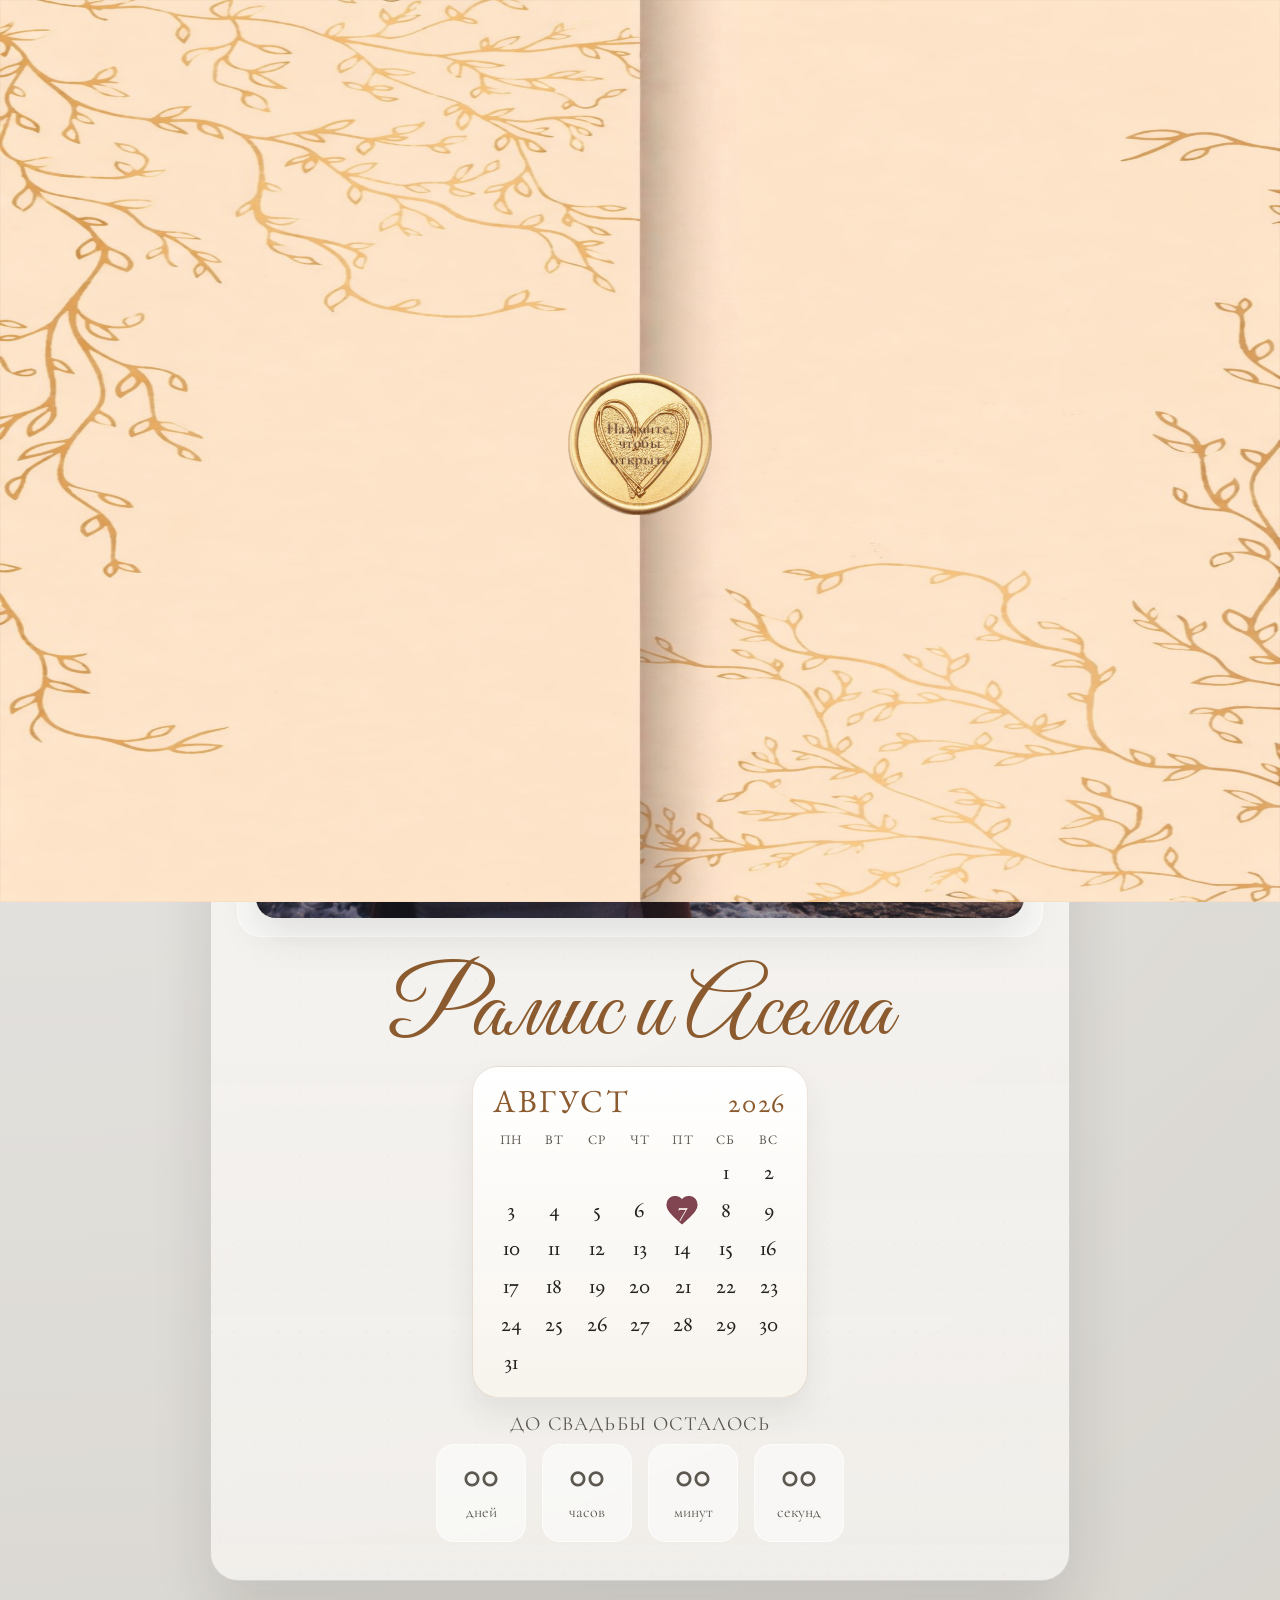
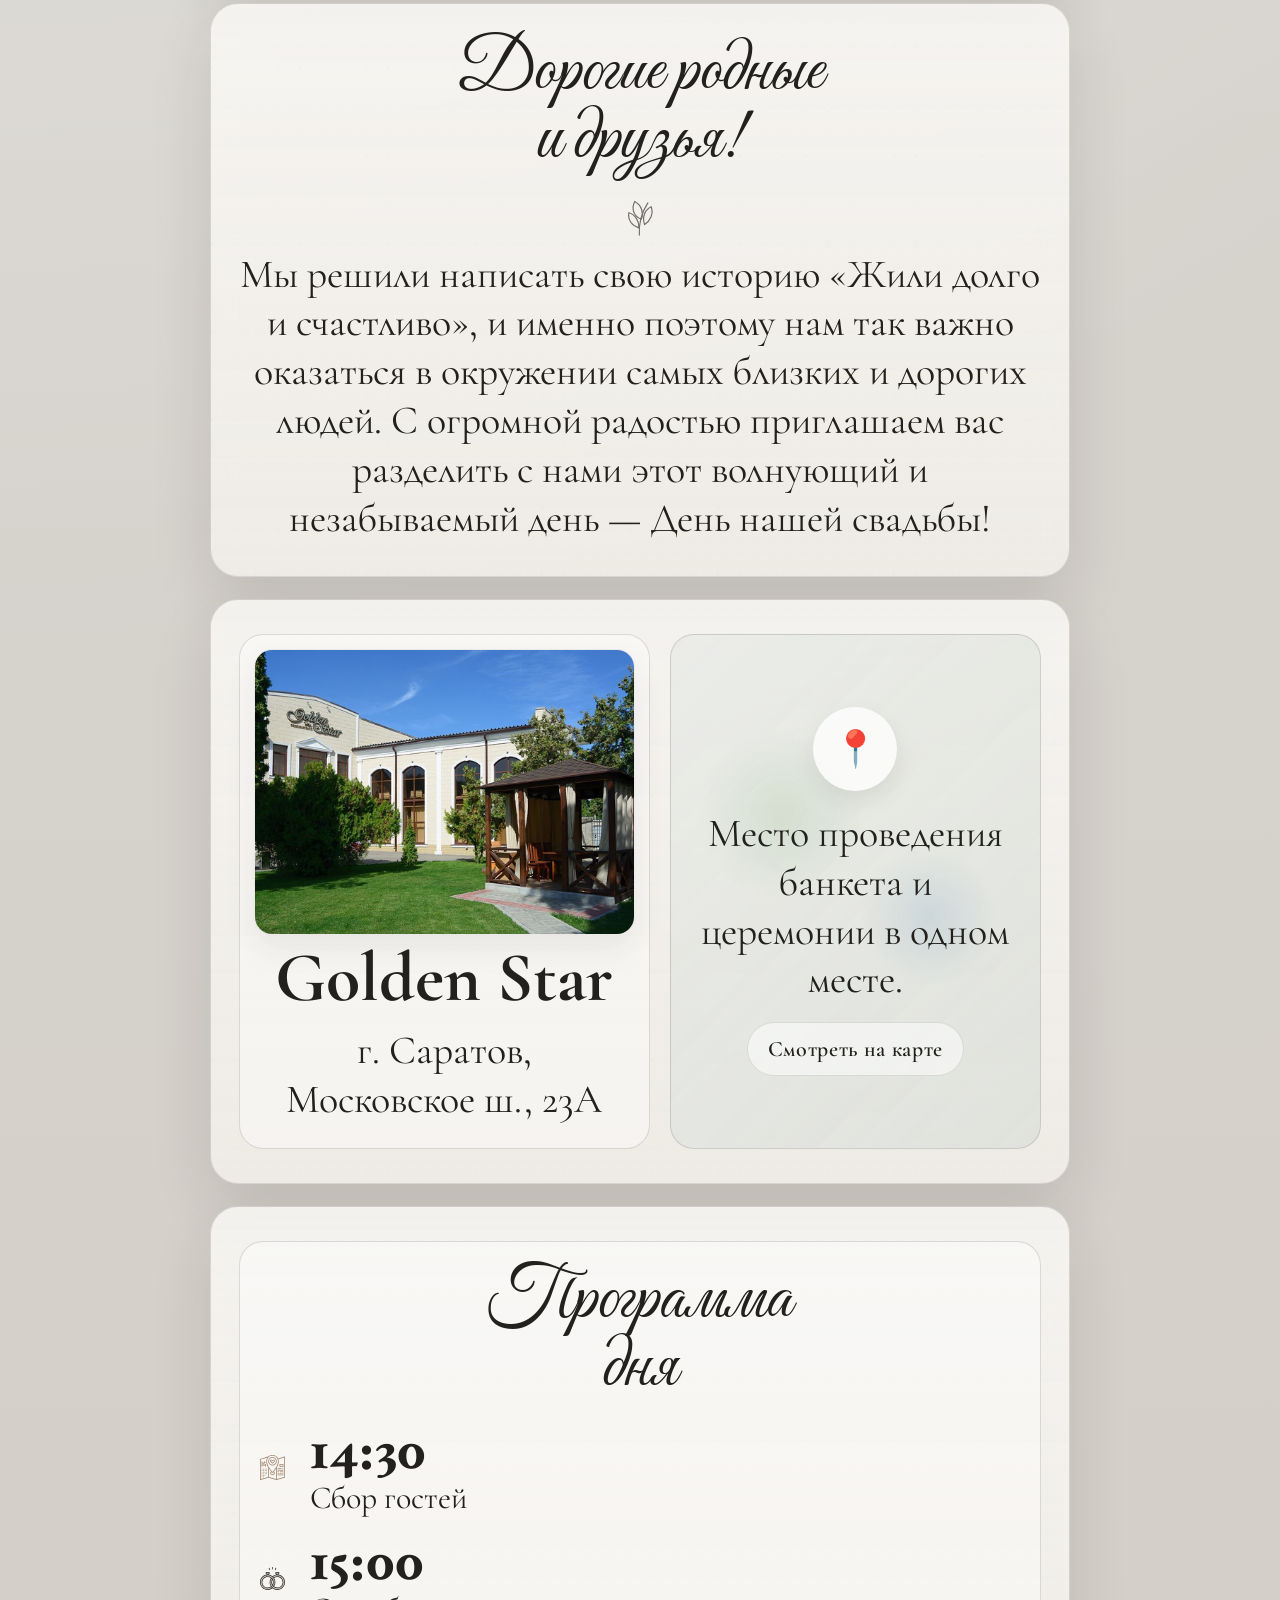
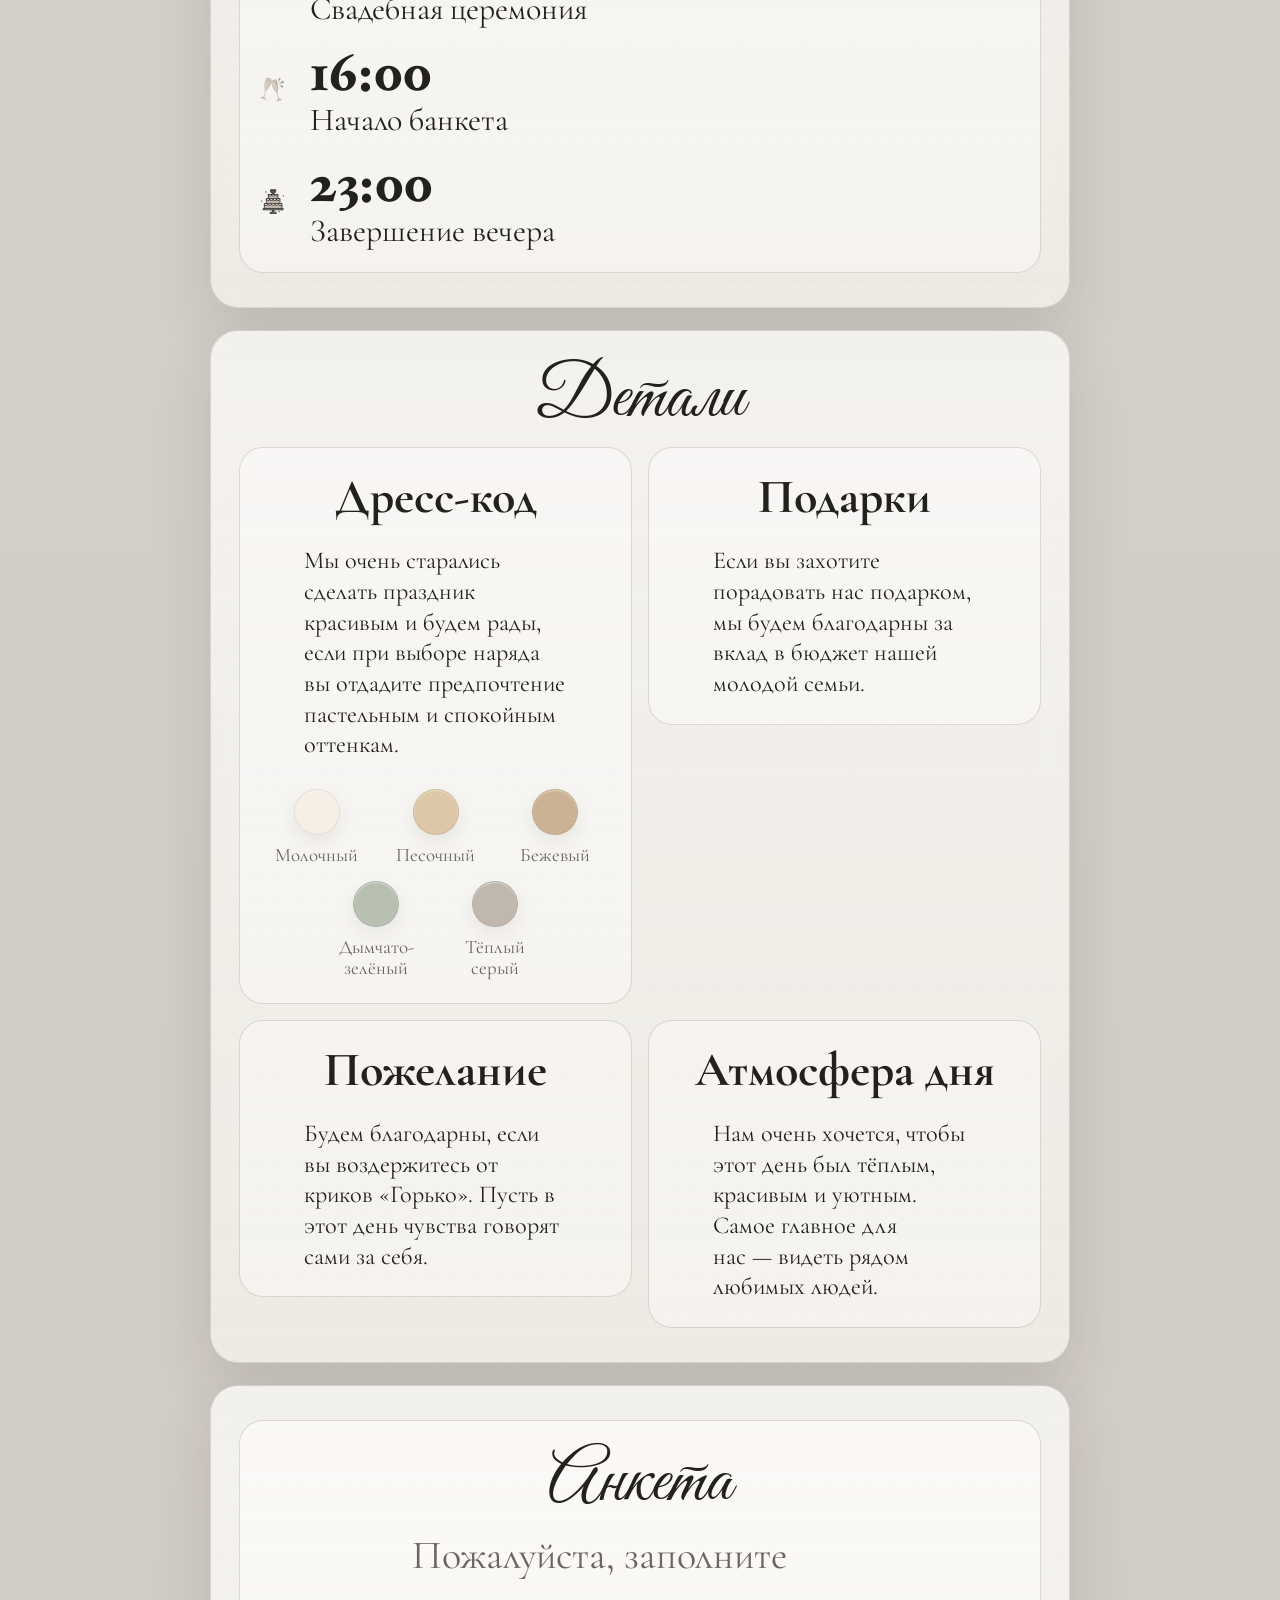
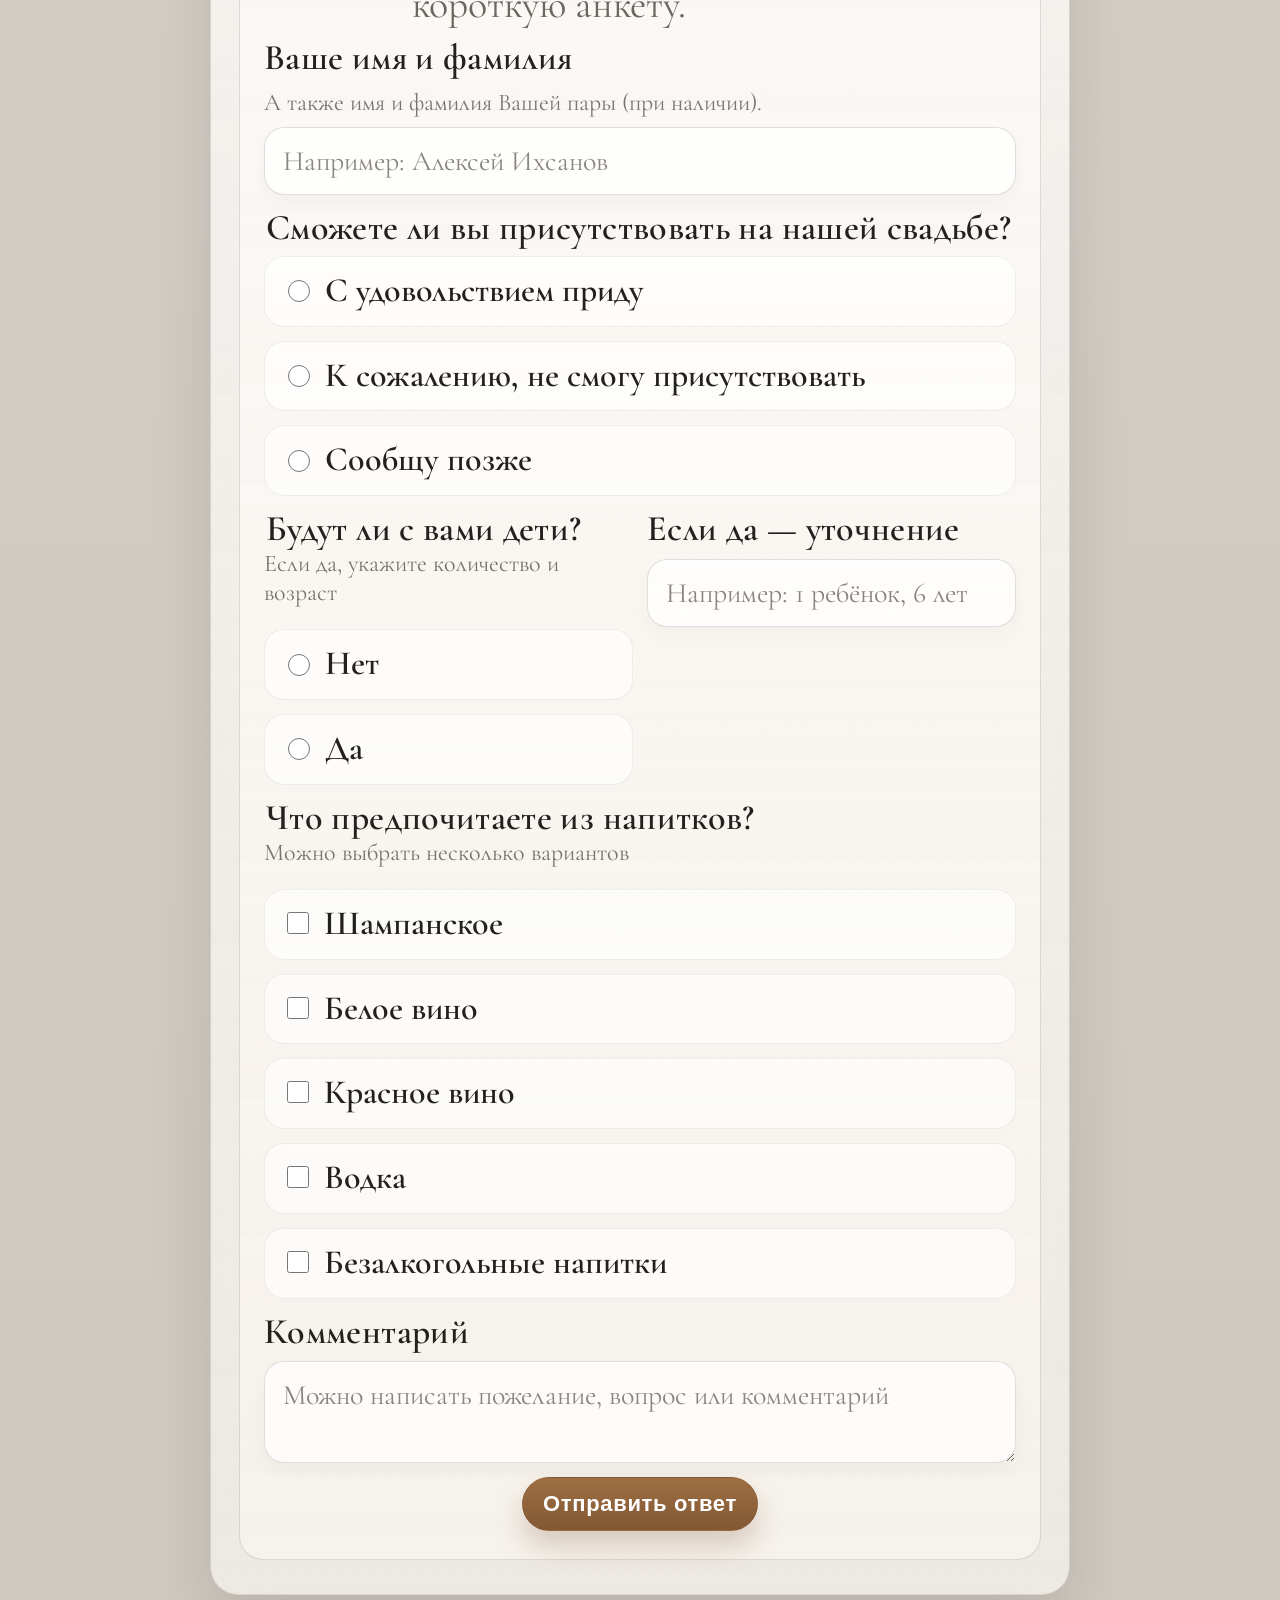
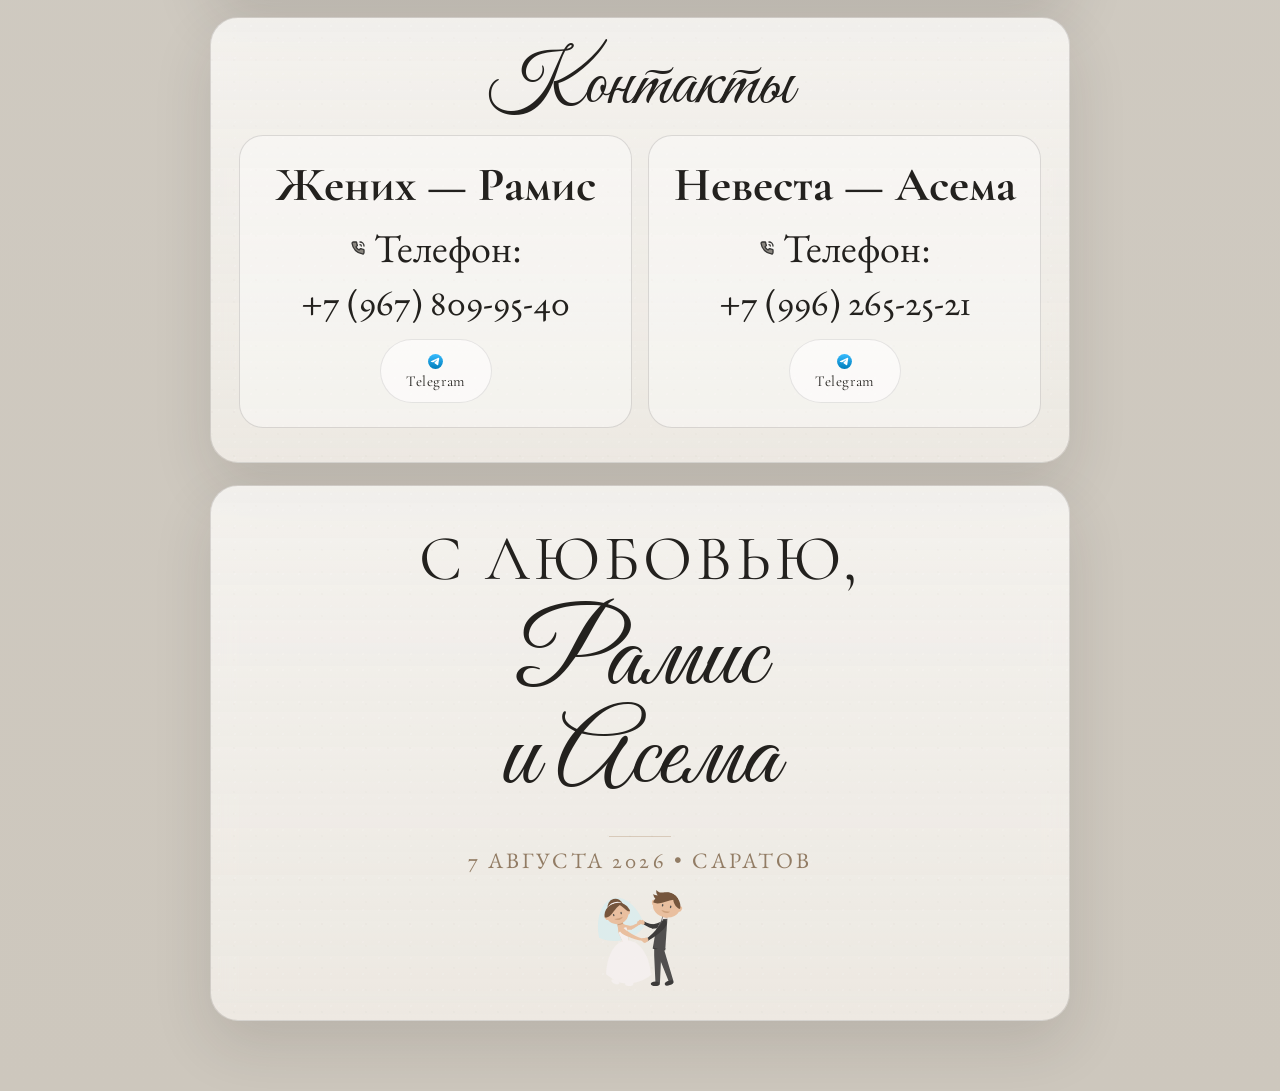
==== index.html @ d9d7eda7 "правка данных по блокам" ====
﻿<!doctype html>
<html lang="ru">
<head>
  <meta charset="UTF-8" />
  <meta name="viewport" content="width=device-width, initial-scale=1.0, viewport-fit=cover" />
  <title>Рамис и Асема — свадебное приглашение</title>
  <meta name="description" content="Свадебное приглашение Рамиса и Асемы" />
  <link rel="icon" href="assets/icons/favicon.svg" type="image/svg+xml">
  <link rel="shortcut icon" href="assets/icons/favicon.svg" type="image/svg+xml">
  <link rel="preconnect" href="https://fonts.googleapis.com">
  <link rel="preconnect" href="https://fonts.gstatic.com" crossorigin>
  <link href="https://fonts.googleapis.com/css2?family=Cormorant+Garamond:wght@300;400;500;600;700&family=EB+Garamond:wght@400;500;600;700&family=Great+Vibes&display=swap" rel="stylesheet">
  <link rel="preload" as="image" href="assets/images/hero/hero-couple.jpg" fetchpriority="high">
  <link rel="preload" as="image" href="assets/images/intro/envelope-closed.png">
  <link rel="preload" as="image" href="assets/images/intro/wax-seal.png">
  <script>
    (function () {
      var syncTimer = 0;

      function setAppHeight() {
        var docEl = document.documentElement;
        var viewport = window.visualViewport;
        var viewportHeight = viewport && viewport.height ? viewport.height : 0;
        var viewportTop = viewport && typeof viewport.offsetTop === 'number' ? viewport.offsetTop : 0;
        var innerHeight = window.innerHeight || 0;
        var clientHeight = docEl ? docEl.clientHeight : 0;
        var appHeight = Math.max(innerHeight, clientHeight, viewportHeight + viewportTop);
        if (!appHeight) return;
        docEl.style.setProperty('--app-height', Math.ceil(appHeight) + 2 + 'px');
      }

      function syncAppHeight() {
        window.clearTimeout(syncTimer);
        setAppHeight();
        window.requestAnimationFrame(setAppHeight);
        syncTimer = window.setTimeout(setAppHeight, 240);
      }

      window.__syncAppHeight = syncAppHeight;
      syncAppHeight();
      window.addEventListener('resize', syncAppHeight, { passive: true });
      window.addEventListener('orientationchange', syncAppHeight);
      window.addEventListener('pageshow', syncAppHeight);
      if (window.visualViewport) {
        window.visualViewport.addEventListener('resize', syncAppHeight, { passive: true });
        window.visualViewport.addEventListener('scroll', syncAppHeight, { passive: true });
      }
    })();
  </script>
  <link rel="stylesheet" href="styles.css">
  <noscript><style>.letter-intro{display:none!important;}</style></noscript>
</head>
<body>
  <div class="letter-intro is-active" id="letterIntro" aria-hidden="true">
    <div class="letter-intro__canvas" aria-hidden="true">
      <div class="letter-intro__door letter-intro__door--left"></div>
      <div class="letter-intro__door letter-intro__door--right"></div>
      <button class="letter-intro__seal" id="letterIntroSeal" type="button" aria-label="Открыть приглашение" style="background:transparent;border:0;padding:0;-webkit-appearance:none;appearance:none;">
        <img class="letter-intro__seal-image" src="assets/images/intro/wax-seal.png" alt="" width="581" height="574" fetchpriority="high" decoding="sync" style="display:block;background:transparent;" />
        <span class="letter-intro__seal-label" aria-hidden="true">Нажмите,<br>чтобы открыть</span>
      </button>
    </div>
  </div>

  <div class="page">
    <div class="audio-control" id="audioControl">
      <button
        class="audio-toggle"
        id="audioToggle"
        type="button"
        aria-label="Включить музыку"
        aria-pressed="false"
      >
        <svg class="audio-toggle__icon" viewBox="0 0 24 24" aria-hidden="true" focusable="false">
          <path d="M4 10h4l5-4v12l-5-4H4z"></path>
          <path class="audio-toggle__wave audio-toggle__wave--one" d="M16 9c1.5 1.3 1.5 4.7 0 6"></path>
          <path class="audio-toggle__wave audio-toggle__wave--two" d="M18.8 6.8c2.8 2.5 2.8 7.9 0 10.4"></path>
        </svg>
      </button>
      <p class="audio-control__hint">Можно включить нашу песню</p>
    </div>

    <section class="hero-card reveal visible">
      <div class="hero-frame">
        <div class="hero-media">
          <img class="hero-image" src="assets/images/hero/hero-couple.jpg" alt="Рамис и Асема" width="1280" height="1921" fetchpriority="high" loading="eager" decoding="sync" />
        </div>
      </div>
      <h1 class="hero-names">Рамис и Асема</h1>
      <div class="hero-calendar" aria-label="Календарь свадьбы — 7 августа 2026">
        <div class="hero-calendar__head">
          <span class="hero-calendar__month">Август</span>
          <span class="hero-calendar__year">2026</span>
        </div>
        <div class="hero-calendar__weekdays" aria-hidden="true">
          <span>Пн</span>
          <span>Вт</span>
          <span>Ср</span>
          <span>Чт</span>
          <span>Пт</span>
          <span>Сб</span>
          <span>Вс</span>
        </div>
        <div class="hero-calendar__grid" aria-hidden="true">
          <span class="hero-calendar__cell is-empty"></span>
          <span class="hero-calendar__cell is-empty"></span>
          <span class="hero-calendar__cell is-empty"></span>
          <span class="hero-calendar__cell is-empty"></span>
          <span class="hero-calendar__cell is-empty"></span>
          <span class="hero-calendar__cell">1</span>
          <span class="hero-calendar__cell">2</span>
          <span class="hero-calendar__cell">3</span>
          <span class="hero-calendar__cell">4</span>
          <span class="hero-calendar__cell">5</span>
          <span class="hero-calendar__cell">6</span>
          <span class="hero-calendar__cell is-highlighted"><span>7</span></span>
          <span class="hero-calendar__cell">8</span>
          <span class="hero-calendar__cell">9</span>
          <span class="hero-calendar__cell">10</span>
          <span class="hero-calendar__cell">11</span>
          <span class="hero-calendar__cell">12</span>
          <span class="hero-calendar__cell">13</span>
          <span class="hero-calendar__cell">14</span>
          <span class="hero-calendar__cell">15</span>
          <span class="hero-calendar__cell">16</span>
          <span class="hero-calendar__cell">17</span>
          <span class="hero-calendar__cell">18</span>
          <span class="hero-calendar__cell">19</span>
          <span class="hero-calendar__cell">20</span>
          <span class="hero-calendar__cell">21</span>
          <span class="hero-calendar__cell">22</span>
          <span class="hero-calendar__cell">23</span>
          <span class="hero-calendar__cell">24</span>
          <span class="hero-calendar__cell">25</span>
          <span class="hero-calendar__cell">26</span>
          <span class="hero-calendar__cell">27</span>
          <span class="hero-calendar__cell">28</span>
          <span class="hero-calendar__cell">29</span>
          <span class="hero-calendar__cell">30</span>
          <span class="hero-calendar__cell">31</span>
          <span class="hero-calendar__cell is-empty"></span>
          <span class="hero-calendar__cell is-empty"></span>
          <span class="hero-calendar__cell is-empty"></span>
          <span class="hero-calendar__cell is-empty"></span>
          <span class="hero-calendar__cell is-empty"></span>
          <span class="hero-calendar__cell is-empty"></span>
        </div>
      </div>
      <div class="countdown-wrap">
        <div class="countdown-label">До свадьбы осталось</div>
        <div class="countdown" id="countdown">
          <div class="count-item" data-unit="days"><strong>00</strong><span>дней</span></div>
          <div class="count-item" data-unit="hours"><strong>00</strong><span>часов</span></div>
          <div class="count-item" data-unit="minutes"><strong>00</strong><span>минут</span></div>
          <div class="count-item" data-unit="seconds"><strong>00</strong><span>секунд</span></div>
        </div>
      </div>
    </section>

    <section class="section intro reveal">
      <h2 class="section-title">Дорогие родные<br>и друзья!</h2>
      <svg class="leaf" viewBox="0 0 64 64" fill="none" xmlns="http://www.w3.org/2000/svg">
        <path d="M31 58C30 41 33 26 44 9" stroke="currentColor" stroke-width="1.8" stroke-linecap="round"/>
        <path d="M34 34C21 29 19 17 24 7C35 13 38 25 34 34Z" stroke="currentColor" stroke-width="1.8"/>
        <path d="M39 42C48 36 53 25 49 15C39 20 35 31 39 42Z" stroke="currentColor" stroke-width="1.8"/>
        <path d="M30 47C20 44 13 35 15 24C25 27 31 37 30 47Z" stroke="currentColor" stroke-width="1.8"/>
      </svg>
      <p class="intro-text">
        Мы решили написать свою историю «Жили долго и счастливо», и именно поэтому нам так важно оказаться в окружении самых близких и дорогих людей. С огромной радостью приглашаем вас разделить с нами этот волнующий и незабываемый день — День нашей свадьбы!
      </p>
    </section>

    <section class="section reveal">
      <div class="venue-grid">
        <div class="venue-card">
          <div class="venue-photo-frame">
            <img class="venue-photo" src="assets/images/img.png" alt="Golden Star" loading="eager" decoding="async" />
          </div>
          <h2 class="venue-name">Golden Star</h2>
          <p class="venue-copy">г. Саратов,<br>Московское ш., 23А</p>
        </div>
        <div class="map-card">
          <div class="map-badge">📍</div>
          <p class="venue-copy">Место проведения банкета и церемонии в одном месте.</p>
          <div style="display:flex; justify-content:center;">
            <a class="button secondary" href="https://yandex.com/maps/org/golden_star/35792406384/?ll=45.928543%2C51.596923&z=17" target="_blank" rel="noreferrer">Смотреть на карте</a>
          </div>
        </div>
      </div>
    </section>

    <section class="section reveal">
      <div class="program-card">
        <h2 class="section-title" style="text-align:center; margin-bottom: 18px;">Программа<br>дня</h2>
        <div class="program-list">
          <div class="program-item">
            <span class="icon-mark program-icon" aria-hidden="true" style="--icon-url: url('assets/icons/wedding-location-svgrepo-com.svg');"></span>
            <div><strong>14:30</strong><span>Сбор гостей</span></div>
          </div>
          <div class="program-item">
            <img class="program-icon program-icon--detailed" src="assets/icons/wedding-rings-wedding-svgrepo-com.svg" alt="" aria-hidden="true" />
            <div><strong>15:00</strong><span>Свадебная церемония</span></div>
          </div>
          <div class="program-item">
            <img class="program-icon program-icon--detailed" src="assets/icons/Clinking%20Glasses%20SVG%20Icon.svg" alt="" aria-hidden="true" />
            <div><strong>16:00</strong><span>Начало банкета</span></div>
          </div>
          <div class="program-item">
            <img class="program-icon program-icon--detailed" src="assets/icons/wedding-cake-cook-svgrepo-com.svg" alt="" aria-hidden="true" />
            <div><strong>23:00</strong><span>Завершение вечера</span></div>
          </div>
        </div>
      </div>
    </section>

    <section class="section reveal">
      <h2 class="section-title" style="text-align:center;">Детали</h2>
      <div class="details-grid">
        <article class="detail-card detail-card--dress-code">
          <h3>Дресс-код</h3>
          <p>Мы очень старались сделать праздник красивым и будем рады, если при выборе наряда вы отдадите предпочтение пастельным и спокойным оттенкам.</p>
          <div class="dress-code-palette" aria-label="Рекомендуемая палитра дресс-кода">
            <div class="dress-swatch">
              <span class="dress-swatch__dot is-milk"></span>
              <span class="dress-swatch__label">Молочный</span>
            </div>
            <div class="dress-swatch">
              <span class="dress-swatch__dot is-sand"></span>
              <span class="dress-swatch__label">Песочный</span>
            </div>
            <div class="dress-swatch">
              <span class="dress-swatch__dot is-beige"></span>
              <span class="dress-swatch__label">Бежевый</span>
            </div>
            <div class="dress-swatch">
              <span class="dress-swatch__dot is-sage"></span>
              <span class="dress-swatch__label">Дымчато-зелёный</span>
            </div>
            <div class="dress-swatch">
              <span class="dress-swatch__dot is-warm-gray"></span>
              <span class="dress-swatch__label">Тёплый серый</span>
            </div>
          </div>
        </article>
        <article class="detail-card">
          <h3>Подарки</h3>
          <p>Если вы захотите порадовать нас подарком, мы будем благодарны за вклад в бюджет нашей молодой семьи.</p>
        </article>
        <article class="detail-card">
          <h3>Пожелание</h3>
          <p>Будем благодарны, если вы воздержитесь от криков «Горько». Пусть в этот день чувства говорят сами за себя.</p>
        </article>
        <article class="detail-card">
          <h3>Атмосфера дня</h3>
          <p>Нам очень хочется, чтобы этот день был тёплым, красивым и уютным. Самое главное для нас — видеть рядом любимых людей.</p>
        </article>
      </div>
    </section>

    <section class="section reveal">
      <div class="form-card">
        <h2 class="section-title" style="text-align:center;">Анкета</h2>
        <p class="rsvp-text">Пожалуйста, заполните короткую анкету.</p>
        <form id="rsvp-form">
          <div class="field full">
            <div class="field-label">Ваше имя и фамилия</div>
            <div class="hint">А также имя и фамилия Вашей пары (при наличии).</div>
            <input id="guestName" name="guestName" type="text" placeholder="Например: Алексей Ихсанов" required />
          </div>

          <fieldset class="full">
            <legend>Сможете ли вы присутствовать на нашей свадьбе?</legend>
            <div class="options">
              <label class="option"><input type="radio" name="attendance" value="С удовольствием приду" required /><span>С удовольствием приду</span></label>
              <label class="option"><input type="radio" name="attendance" value="К сожалению, не смогу присутствовать" /><span>К сожалению, не смогу присутствовать</span></label>
              <label class="option"><input type="radio" name="attendance" value="Сообщу позже" /><span>Сообщу позже</span></label>
            </div>
          </fieldset>

          <fieldset id="childrenFieldset" class="conditional-block">
            <legend>Будут ли с вами дети?</legend>
            <div class="hint">Если да, укажите количество и возраст</div>
            <div class="options">
              <label class="option"><input type="radio" name="children" value="Нет" required /><span>Нет</span></label>
              <label class="option"><input type="radio" name="children" value="Да" /><span>Да</span></label>
            </div>
          </fieldset>

          <div id="childrenNoteField" class="field conditional-block">
            <div class="field-label">Если да — уточнение</div>
            <input id="childrenNote" name="childrenNote" type="text" placeholder="Например: 1 ребёнок, 6 лет" />
          </div>

          <fieldset id="drinksFieldset" class="full conditional-block">
            <legend>Что предпочитаете из напитков?</legend>
            <div class="hint">Можно выбрать несколько вариантов</div>
            <div class="options">
              <label class="option"><input type="checkbox" name="drinks" value="Шампанское" /><span>Шампанское</span></label>
              <label class="option"><input type="checkbox" name="drinks" value="Белое вино" /><span>Белое вино</span></label>
              <label class="option"><input type="checkbox" name="drinks" value="Красное вино" /><span>Красное вино</span></label>
              <label class="option"><input type="checkbox" name="drinks" value="Водка" /><span>Водка</span></label>
              <label class="option"><input type="checkbox" name="drinks" value="Безалкогольные напитки" /><span>Безалкогольные напитки</span></label>
            </div>
          </fieldset>

          <div id="commentField" class="field full conditional-block">
            <div class="field-label">Комментарий</div>
            <textarea id="comment" name="comment" placeholder="Можно написать пожелание, вопрос или комментарий"></textarea>
          </div>

          <div class="notice" id="notice"></div>

          <div class="form-actions">
            <button class="button" type="submit">Отправить ответ</button>
          </div>
        </form>
      </div>
    </section>

    <section class="section reveal">
      <h2 class="section-title" style="text-align:center;">Контакты</h2>
      <div class="contacts-grid">
        <article class="contact-card">
          <h3>Жених — Рамис</h3>
          <p class="contact-line">
            <span class="contact-line__inner">
              <img class="contact-line__icon" src="assets/icons/phone-out-svgrepo-com.svg" alt="" aria-hidden="true" />
              <span>Телефон:</span>
              <a href="tel:+79678099540">+7 (967) 809-95-40</a>
            </span>
          </p>
          <div class="contact-actions">
            <a class="chip" href="https://t.me/sasiskamen" target="_blank" rel="noreferrer">
              <img class="chip__icon" src="assets/icons/Telegram%20SVG%20Icon.svg" alt="" aria-hidden="true" />
              <span>Telegram</span>
            </a>
          </div>
        </article>
        <article class="contact-card">
          <h3>Невеста — Асема</h3>
          <p class="contact-line">
            <span class="contact-line__inner">
              <img class="contact-line__icon" src="assets/icons/phone-out-svgrepo-com.svg" alt="" aria-hidden="true" />
              <span>Телефон:</span>
              <a href="tel:+79962652521">+7 (996) 265-25-21</a>
            </span>
          </p>
          <div class="contact-actions">
            <a class="chip" href="https://t.me/wesavehsarbi" target="_blank" rel="noreferrer">
              <img class="chip__icon" src="assets/icons/Telegram%20SVG%20Icon.svg" alt="" aria-hidden="true" />
              <span>Telegram</span>
            </a>
          </div>
        </article>
      </div>
    </section>

    <section class="section footer-sign reveal">
      <p class="with-love">С любовью,</p>
      <p class="names">Рамис<br>и Асема</p>
      <p class="footer-sign__stamp">7 августа 2026 • Саратов</p>
      <img class="footer-sign__icon" src="assets/icons/wedding-couple-svgrepo-com.svg" alt="" aria-hidden="true" />
    </section>
  </div>

  <audio id="pageAudio" preload="metadata" loop playsinline>
    <source src="assets/audio/intro-song.mp3" type="audio/mpeg">
  </audio>

  <script src="app.js"></script>
</body>
</html>
---- styles.css ----
:root {
  --app-height: 100vh;
  --bg: #d5d4cf;
  --panel: #eceae4;
  --panel-2: #d2ccc2;
  --text: #23211e;
  --muted: #5c5850;
  --accent: #8b5b2f;
  --accent-soft: #a5794d;
  --heart-accent: #7b3d49;
  --border: rgba(35, 33, 30, 0.14);
  --shadow: 0 24px 60px rgba(32, 27, 21, 0.12);
  --max: 860px;
  --numeric-font: "EB Garamond", "Cormorant Garamond", Georgia, serif;
}

@supports (height: 100dvh) {
  :root {
    --app-height: 100dvh;
  }
}

* { box-sizing: border-box; }

html {
  min-height: 100%;
  scroll-behavior: smooth;
}

body {
  margin: 0;
  min-height: 100%;
  font-family: "Cormorant Garamond", Georgia, serif;
  font-variant-numeric: oldstyle-nums proportional-nums;
  font-feature-settings: "onum" 1, "pnum" 1;
  color: var(--text);
  overflow-x: hidden;
  background:
    radial-gradient(circle at top left, rgba(255,255,255,0.45), transparent 30%),
    linear-gradient(180deg, #d9d7d2 0%, #cdc7bd 100%),
    radial-gradient(circle, rgba(255,255,255,0.14) 0 0.75px, transparent 0.85px),
    radial-gradient(circle, rgba(132,106,75,0.035) 0 0.75px, transparent 0.85px),
    radial-gradient(circle, rgba(120,95,67,0.022) 0 0.65px, transparent 0.8px);
  background-size:
    auto,
    auto,
    18px 18px,
    24px 24px,
    31px 31px;
  background-position:
    0 0,
    0 0,
    0 0,
    11px 8px,
    5px 17px;
}

body.intro-active {
  overflow: hidden;
}

img { max-width: 100%; display: block; }
a { color: inherit; }

.page {
  width: min(calc(100% - 28px), var(--max));
  margin: 0 auto;
  padding: 18px 0 56px;
}

.letter-intro {
  position: fixed;
  top: 0;
  right: 0;
  left: 0;
  bottom: auto;
  width: 100vw;
  min-height: calc(var(--app-height) + env(safe-area-inset-bottom, 0px));
  height: calc(var(--app-height) + env(safe-area-inset-bottom, 0px));
  z-index: 180;
  overflow: hidden;
  opacity: 0;
  visibility: hidden;
  pointer-events: none;
  background: #f5efe6;
  transition: none;
  display: block;
}

.letter-intro.is-opening {
  background: transparent;
}

.letter-intro::before {
  content: none;
}

.letter-intro__canvas {
  position: absolute;
  inset: 0;
  width: 100%;
  min-height: 100%;
  height: 100%;
  overflow: hidden;
  isolation: isolate;
  pointer-events: none;
}

.letter-intro.is-active {
  opacity: 1;
  visibility: visible;
  pointer-events: auto;
}

.letter-intro.is-active.is-opening {
  pointer-events: none;
}

.letter-intro__door {
  position: absolute;
  top: 0;
  bottom: 0;
  width: 50%;
  background-image: url("assets/images/intro/envelope-closed.png");
  background-repeat: no-repeat;
  background-size: 200% 100%;
  box-shadow: inset 0 0 0 1px rgba(111, 87, 56, 0.04);
  backface-visibility: hidden;
  will-change: transform;
  transition: transform 2s cubic-bezier(.22,.88,.28,.98);
}

.letter-intro__door--left {
  left: 0;
  z-index: 2;
  background-position: left center;
}

.letter-intro__door--right {
  right: 0;
  z-index: 3;
  background-position: right center;
}

.letter-intro__seal {
  position: absolute;
  left: 50%;
  top: 49.2%;
  z-index: 5;
  width: clamp(118px, 21.5vw, 160px);
  aspect-ratio: 1;
  transform: translate(-50%, -50%);
  display: grid;
  place-items: center;
  margin: 0;
  padding: 0;
  border: 0;
  background: transparent;
  appearance: none;
  -webkit-appearance: none;
  transition: opacity .12s ease;
  cursor: pointer;
  overflow: visible;
  line-height: 0;
  box-shadow: none;
  outline: none;
  -webkit-tap-highlight-color: transparent;
  pointer-events: auto;
}

.letter-intro__seal-image {
  display: block;
  width: 100%;
  height: 100%;
  object-fit: contain;
  filter: none;
  background: transparent;
  transform-origin: center;
  transform: translateZ(0);
  backface-visibility: hidden;
  will-change: transform;
  animation: letterSealPulse 2.1s ease-in-out infinite;
  pointer-events: none;
}

.letter-intro__seal-label {
  position: absolute;
  top: 50%;
  left: 50%;
  z-index: 1;
  width: 72%;
  transform: translate(-50%, -50%);
  color: rgba(84, 42, 27, 0.92);
  font-family: "Cormorant Garamond", Georgia, serif;
  font-size: clamp(13px, 2.25vw, 16px);
  font-weight: 600;
  letter-spacing: 0.02em;
  line-height: 0.96;
  text-align: center;
  text-wrap: balance;
  text-shadow: 0 1px 0 rgba(255, 245, 232, 0.28);
  pointer-events: none;
  user-select: none;
  will-change: transform;
  backface-visibility: hidden;
  animation: letterSealLabelPulse 2.1s ease-in-out infinite;
}

.letter-intro__seal:focus-visible {
  outline: 2px solid rgba(139, 91, 47, 0.34);
  outline-offset: 6px;
}

.letter-intro.is-opening .letter-intro__seal,
.letter-intro.is-opening .letter-intro__seal:hover {
  animation: none;
}

.letter-intro.is-opening .letter-intro__seal {
  opacity: 0;
  pointer-events: none;
}

.letter-intro.is-opening .letter-intro__seal-image {
  animation: none;
  transform: scale(.96);
}

.letter-intro.is-opening .letter-intro__seal-label {
  animation: none;
  transform: translate(-50%, -50%) scale(.96);
}

.letter-intro.is-opening .letter-intro__door--left {
  transform: translate3d(-106%, 0, 0);
}

.letter-intro.is-opening .letter-intro__door--right {
  transform: translate3d(106%, 0, 0);
}

@keyframes letterSealPulse {
  0%, 100% {
    transform: translateZ(0) scale(1);
  }
  50% {
    transform: translateZ(0) scale(1.035);
  }
}

@keyframes letterSealLabelPulse {
  0%, 100% {
    transform: translate(-50%, -50%) scale(1);
  }
  50% {
    transform: translate(-50%, -50%) scale(1.035);
  }
}

.section,
.hero-card {
  position: relative;
  overflow: hidden;
  border: 1px solid var(--border);
  background:
    linear-gradient(180deg, rgba(255,255,255,0.42), rgba(244,240,233,0.24)),
    radial-gradient(circle, rgba(255,255,255,0.16) 0 0.7px, transparent 0.82px),
    radial-gradient(circle, rgba(124,98,70,0.028) 0 0.7px, transparent 0.82px),
    rgba(245, 243, 238, 0.72);
  background-size: auto, 16px 16px, 22px 22px, auto;
  background-position: 0 0, 0 0, 12px 9px, 0 0;
  backdrop-filter: blur(12px);
  box-shadow: var(--shadow);
}

.hero-card {
  margin-top: 14px;
  padding: 22px 18px 34px;
  border-radius: 28px;
  text-align: center;
  background:
    linear-gradient(180deg, rgba(255,255,255,0.45), rgba(255,255,255,0.2)),
    radial-gradient(circle, rgba(255,255,255,0.18) 0 0.7px, transparent 0.82px),
    radial-gradient(circle, rgba(123,99,72,0.03) 0 0.7px, transparent 0.82px),
    rgba(242, 239, 234, 0.8);
  background-size: auto, 15px 15px, 22px 22px, auto;
  background-position: 0 0, 0 0, 12px 8px, 0 0;
}

.hero-frame {
  position: relative;
  padding: 18px;
  border-radius: 24px;
  background: rgba(255, 255, 255, 0.52);
  border: 1px solid rgba(255,255,255,0.6);
}

.hero-media {
  width: 100%;
  aspect-ratio: 1 / 1;
  border-radius: 20px;
  overflow: hidden;
  box-shadow: 0 18px 40px rgba(0,0,0,0.10);
}

.hero-image {
  display: block;
  width: 100%;
  height: 100%;
  object-fit: cover;
  object-position: center 62%;
}

.seal {
  position: absolute;
  width: clamp(82px, 20vw, 138px);
  top: -14px;
  left: 50%;
  transform: translateX(-50%);
  filter: drop-shadow(0 18px 24px rgba(70, 43, 21, 0.18));
  pointer-events: none;
}

.hero-names {
  margin: 30px 0 8px;
  color: var(--accent);
  font-family: "Great Vibes", cursive;
  font-size: clamp(52px, 9vw, 96px);
  line-height: 0.95;
  font-weight: 400;
}

.hero-date {
  letter-spacing: 0.18em;
  text-transform: uppercase;
  color: var(--accent);
  font-size: clamp(24px, 4.8vw, 42px);
  margin-bottom: 12px;
  font-family: var(--numeric-font);
  font-variant-numeric: oldstyle-nums proportional-nums;
  font-feature-settings: "onum" 1, "pnum" 1;
}

.hero-calendar {
  position: relative;
  width: min(100%, 312px);
  margin: 2px auto 4px;
  padding: 18px 20px 20px;
  border-radius: 26px;
  border: 1px solid rgba(139, 91, 47, 0.16);
  background:
    linear-gradient(180deg, rgba(255,255,255,0.86), rgba(246, 241, 233, 0.76)),
    rgba(255,255,255,0.64);
  box-shadow:
    inset 0 1px 0 rgba(255,255,255,0.76),
    0 16px 30px rgba(52, 42, 32, 0.08);
  text-align: left;
}

.hero-calendar__head {
  display: flex;
  align-items: baseline;
  justify-content: space-between;
  gap: 16px;
  margin-bottom: 12px;
}

.hero-calendar__month,
.hero-calendar__year {
  color: var(--accent);
  font-family: var(--numeric-font);
  text-transform: uppercase;
  line-height: 1;
  font-variant-numeric: oldstyle-nums proportional-nums;
  font-feature-settings: "onum" 1, "pnum" 1;
}

.hero-calendar__month {
  font-size: clamp(26px, 4.8vw, 32px);
  letter-spacing: 0.08em;
}

.hero-calendar__year {
  font-size: clamp(22px, 4vw, 28px);
  letter-spacing: 0.06em;
}

.hero-calendar__weekdays,
.hero-calendar__grid {
  display: grid;
  grid-template-columns: repeat(7, minmax(0, 1fr));
}

.hero-calendar__weekdays {
  gap: 8px 6px;
  margin-bottom: 8px;
}

.hero-calendar__weekdays span {
  display: grid;
  place-items: center;
  min-height: 20px;
  color: var(--muted);
  font-family: var(--numeric-font);
  font-size: 13px;
  letter-spacing: 0.06em;
  text-transform: uppercase;
}

.hero-calendar__grid {
  gap: 8px 6px;
}

.hero-calendar__cell {
  display: grid;
  place-items: center;
  min-height: 30px;
  color: var(--text);
  font-family: var(--numeric-font);
  font-size: clamp(21px, 3.9vw, 24px);
  line-height: 1;
  font-variant-numeric: oldstyle-nums proportional-nums;
  font-feature-settings: "onum" 1, "pnum" 1;
}

.hero-calendar__cell.is-empty {
  visibility: hidden;
}

.hero-calendar__cell.is-highlighted {
  position: relative;
  isolation: isolate;
}

.hero-calendar__cell.is-highlighted > span {
  --heart-size: 32px;
  position: relative;
  display: inline-grid;
  place-items: center;
  min-width: 1ch;
  line-height: 1;
  z-index: 1;
  color: rgba(255, 250, 245, 0.98);
  text-shadow: 0 1px 0 rgba(77, 36, 47, 0.18);
}

.hero-calendar__cell.is-highlighted > span::before {
  content: "";
  display: block;
  width: var(--heart-size);
  height: var(--heart-size);
  position: absolute;
  left: 50%;
  top: 50%;
  background-image: url("data:image/svg+xml,%3Csvg xmlns='http://www.w3.org/2000/svg' viewBox='0 0 64 58'%3E%3Cpath d='M32 54.5 27.7 50.6C12.2 36.6 2 27.4 2 16.1 2 7 9 0 18.1 0c5.3 0 10.4 2.5 13.9 6.5C35.5 2.5 40.6 0 45.9 0 55 0 62 7 62 16.1c0 11.3-10.2 20.5-25.7 34.5L32 54.5Z' fill='%237b3d49' fill-opacity='.96'/%3E%3Cpath d='M32 54.5 27.7 50.6C12.2 36.6 2 27.4 2 16.1 2 7 9 0 18.1 0c5.3 0 10.4 2.5 13.9 6.5C35.5 2.5 40.6 0 45.9 0 55 0 62 7 62 16.1c0 11.3-10.2 20.5-25.7 34.5L32 54.5Z' fill='none' stroke='%237b3d49' stroke-width='2.2' stroke-linejoin='round'/%3E%3C/svg%3E");
  background-size: 94% 94%;
  background-repeat: no-repeat;
  background-position: center;
  transform: translate(calc(-50% - 1px), calc(-50% + 1px));
  z-index: -1;
  pointer-events: none;
}

.countdown-wrap {
  margin-top: 14px;
  display: flex;
  flex-direction: column;
  gap: 8px;
  align-items: center;
  width: 100%;
  color: var(--muted);
}

.countdown-label {
  font-size: 20px;
  letter-spacing: 0.06em;
  text-transform: uppercase;
}

.countdown {
  display: grid;
  grid-template-columns: repeat(4, minmax(68px, 1fr));
  gap: 12px;
  width: min(100%, 408px);
}

.count-item {
  display: flex;
  flex-direction: column;
  align-items: center;
  justify-content: center;
  border-radius: 18px;
  background: rgba(255,255,255,0.52);
  border: 1px solid rgba(255,255,255,0.62);
  padding: 12px 10px;
  min-height: 92px;
  min-width: 0;
}

.count-item strong {
  display: block;
  font-family: var(--numeric-font);
  font-size: clamp(26px, 5vw, 34px);
  line-height: 1;
  margin-bottom: 4px;
  min-width: 3ch;
  text-align: center;
  font-variant-numeric: oldstyle-nums tabular-nums;
  font-feature-settings: "onum" 1, "tnum" 1;
}

.count-item span {
  display: flex;
  align-items: center;
  justify-content: center;
  font-size: 16px;
  line-height: 1.05;
  min-height: 2.1em;
  width: 100%;
  text-align: center;
  color: var(--muted);
}

.section {
  margin-top: 22px;
  border-radius: 28px;
  padding: 30px 22px;
}

.intro {
  text-align: center;
  padding-top: 42px;
  padding-bottom: 42px;
}

.section-title {
  margin: 0 0 14px;
  font-family: "Great Vibes", cursive;
  font-size: clamp(40px, 8vw, 72px);
  font-weight: 400;
  line-height: 0.95;
}

.intro-text,
.detail-card p,
.contact-card p,
.venue-copy,
.rsvp-text {
  margin: 0;
  font-size: clamp(27px, 4.8vw, 40px);
  line-height: 1.22;
}

.leaf {
  width: 42px;
  height: 42px;
  margin: 22px auto;
  opacity: 0.62;
}

.intro .leaf {
  margin: 8px auto 6px;
}

.venue-grid {
  display: grid;
  gap: 20px;
  align-items: stretch;
}

.venue-card,
.map-card,
.detail-card,
.program-card,
.contact-card,
.form-card {
  border-radius: 24px;
  border: 1px solid var(--border);
  background: rgba(255,255,255,0.40);
  padding: 24px 20px;
}

.venue-name {
  font-size: clamp(42px, 8vw, 70px);
  margin: 0 0 6px;
  text-align: center;
}

.venue-copy {
  text-align: center;
}

.venue-card {
  position: relative;
  display: flex;
  flex-direction: column;
  align-items: center;
  justify-content: flex-start;
  min-height: 280px;
  padding: 14px 14px 24px;
}

.venue-photo-frame {
  width: 100%;
  margin-top: 0;
  border-radius: 18px;
  overflow: hidden;
  border: 1px solid rgba(35, 33, 30, 0.08);
  background: rgba(255,255,255,0.48);
  box-shadow: 0 14px 30px rgba(52, 42, 32, 0.08);
}

.venue-photo {
  display: block;
  width: 100%;
  aspect-ratio: 4 / 3;
  object-fit: cover;
}

.map-card {
  min-height: 280px;
  display: grid;
  gap: 18px;
  align-content: center;
  background:
    linear-gradient(135deg, rgba(255,255,255,0.35), rgba(255,255,255,0.08)),
    radial-gradient(circle at 30% 35%, rgba(130,175,114,0.28), transparent 20%),
    radial-gradient(circle at 70% 55%, rgba(90,140,180,0.22), transparent 18%),
    rgba(215, 219, 213, 0.72);
}

.map-badge {
  width: 84px;
  height: 84px;
  border-radius: 50%;
  margin: 0 auto;
  background: rgba(255,255,255,0.78);
  display: grid;
  place-items: center;
  font-size: 36px;
  box-shadow: 0 10px 24px rgba(0,0,0,0.08);
}

.button {
  display: inline-flex;
  align-items: center;
  justify-content: center;
  gap: 8px;
  min-height: 54px;
  padding: 0 20px;
  border-radius: 999px;
  border: 1px solid rgba(139, 91, 47, 0.24);
  background: linear-gradient(180deg, rgba(157,108,63,0.98), rgba(127,84,46,0.98));
  color: white;
  text-decoration: none;
  font-size: 22px;
  font-weight: 600;
  letter-spacing: 0.03em;
  transition: transform .18s ease, box-shadow .18s ease, opacity .18s ease;
  box-shadow: 0 16px 28px rgba(110, 70, 35, 0.22);
  cursor: pointer;
}

.button:hover { transform: translateY(-2px); }

.program-list {
  display: grid;
  gap: 18px;
  margin-top: 8px;
}

.program-item {
  display: grid;
  grid-template-columns: 34px 1fr;
  gap: 16px;
  align-items: center;
}

.program-item strong {
  display: block;
  font-family: var(--numeric-font);
  font-size: clamp(40px, 7vw, 56px);
  margin-bottom: 4px;
  line-height: 1;
  font-variant-numeric: oldstyle-nums proportional-nums;
  font-feature-settings: "onum" 1, "pnum" 1;
}

.program-item span {
  display: block;
  font-size: clamp(22px, 4.2vw, 32px);
  line-height: 1.04;
}

.icon-mark {
  --icon-color: rgba(128, 92, 58, 0.88);
  --icon-opacity: 0.84;
  display: inline-block;
  width: 24px;
  height: 24px;
  flex: 0 0 auto;
  background-color: var(--icon-color);
  opacity: var(--icon-opacity);
  -webkit-mask-image: var(--icon-url);
  mask-image: var(--icon-url);
  -webkit-mask-repeat: no-repeat;
  mask-repeat: no-repeat;
  -webkit-mask-position: center;
  mask-position: center;
  -webkit-mask-size: contain;
  mask-size: contain;
}

.program-icon {
  position: relative;
  width: 25px;
  height: 25px;
  --icon-opacity: 0.8;
  align-self: center;
}

.program-icon--detailed {
  object-fit: contain;
  opacity: 0.82;
  filter: grayscale(0.92) sepia(0.52) saturate(0.62) hue-rotate(-10deg) brightness(0.82) contrast(0.96);
}

.details-grid,
.contacts-grid {
  display: grid;
  gap: 16px;
}

.detail-card {
  display: grid;
  gap: 14px;
}

.detail-card h3,
.contact-card h3,
.form-title {
  margin: 0 0 8px;
  font-size: clamp(36px, 6vw, 48px);
  line-height: 1.05;
}

.detail-card h3,
.contact-card h3 {
  text-align: center;
}

.detail-card--dress-code p {
  margin-bottom: 2px;
}

.dress-code-palette {
  display: grid;
  grid-template-columns: repeat(6, minmax(0, 1fr));
  gap: 16px 6px;
  align-items: start;
  margin-top: 10px;
}

.dress-swatch {
  display: grid;
  gap: 9px;
  justify-items: center;
  text-align: center;
  width: 100%;
}

.dress-swatch__dot {
  width: 46px;
  height: 46px;
  border-radius: 50%;
  border: 1px solid rgba(35, 33, 30, 0.08);
  box-shadow:
    inset 0 1px 0 rgba(255,255,255,0.44),
    0 8px 18px rgba(70, 55, 39, 0.08);
}

.dress-swatch__dot.is-milk { background: #f5efe5; }
.dress-swatch__dot.is-sand { background: #dcc7a7; }
.dress-swatch__dot.is-beige { background: #ccb295; }
.dress-swatch__dot.is-sage { background: #b8c0b1; }
.dress-swatch__dot.is-warm-gray { background: #c0b8ae; }

.dress-swatch__label {
  display: block;
  font-size: clamp(15px, 2.8vw, 19px);
  line-height: 1.12;
  color: rgba(92, 88, 80, 0.92);
  max-width: 10ch;
}

.dress-swatch:nth-child(1) { grid-column: 1 / span 2; }
.dress-swatch:nth-child(2) { grid-column: 3 / span 2; }
.dress-swatch:nth-child(3) { grid-column: 5 / span 2; }
.dress-swatch:nth-child(4) { grid-column: 2 / span 2; }
.dress-swatch:nth-child(5) { grid-column: 4 / span 2; }

.contact-card a,
.contact-line {
  font-size: clamp(28px, 5vw, 38px);
  line-height: 1.15;
  text-decoration: none;
  color: var(--text);
}

.contact-line {
  font-family: var(--numeric-font);
  font-variant-numeric: oldstyle-nums proportional-nums;
  font-feature-settings: "onum" 1, "pnum" 1;
  text-align: center;
}

.contact-line__inner {
  display: inline-flex;
  align-items: center;
  justify-content: center;
  gap: 8px;
  flex-wrap: wrap;
}

.contact-line__icon {
  width: 16px;
  height: 16px;
  object-fit: contain;
  opacity: 0.82;
  filter: grayscale(1) contrast(0.88) brightness(0.72) sepia(0.42) saturate(0.7);
}

.contact-line a {
  font-size: 0.92em;
}

.contact-actions {
  display: flex;
  gap: 12px;
  flex-wrap: wrap;
  margin-top: 16px;
  justify-content: center;
}

.chip {
  display: inline-flex;
  flex-direction: column;
  align-items: center;
  justify-content: center;
  gap: 4px;
  min-height: 64px;
  min-width: 112px;
  padding: 10px 16px;
  border-radius: 999px;
  border: 1px solid rgba(35, 33, 30, 0.10);
  background: rgba(255,255,255,0.55);
  font-size: 16px;
  line-height: 1;
  letter-spacing: 0.01em;
  text-decoration: none;
}

form {
  display: grid;
  gap: 20px;
  margin-top: 14px;
  width: 100%;
  align-items: start;
}

.field {
  display: grid;
  gap: 10px;
}

form > *,
.field,
fieldset,
.options,
.option,
.form-actions,
.notice {
  width: 100%;
  min-width: 0;
}

.field-label,
label,
legend {
  font-size: clamp(31px, 5vw, 40px);
  font-weight: 600;
  line-height: 1.08;
  overflow-wrap: anywhere;
}

.hint {
  margin-top: 0;
  color: var(--muted);
  font-size: clamp(20px, 3.9vw, 28px);
  line-height: 1.22;
  overflow-wrap: anywhere;
}

.form-card {
  padding: 28px 24px;
  background:
    linear-gradient(180deg, rgba(255,255,255,0.48), rgba(248,244,238,0.28)),
    radial-gradient(circle, rgba(255,255,255,0.18) 0 0.7px, transparent 0.82px),
    radial-gradient(circle, rgba(124,98,70,0.026) 0 0.7px, transparent 0.82px),
    rgba(248, 244, 238, 0.72);
  background-size: auto, 15px 15px, 21px 21px, auto;
  background-position: 0 0, 0 0, 11px 7px, 0 0;
}

.form-card .rsvp-text {
  max-width: 24ch;
  margin: 0 auto 6px;
  color: rgba(92, 88, 80, 0.9);
}

.form-card form {
  gap: 14px;
  margin-top: 10px;
}

.form-card .field-label,
.form-card legend {
  font-size: clamp(28px, 4.6vw, 36px);
  letter-spacing: 0.01em;
}

.form-card .hint {
  font-size: clamp(18px, 3.6vw, 24px);
  color: rgba(92, 88, 80, 0.82);
}

input[type="text"],
input[type="tel"],
textarea,
select {
  width: 100%;
  border: 1px solid rgba(35,33,30,0.14);
  background: rgba(255,255,255,0.74);
  border-radius: 20px;
  padding: 16px 18px;
  font: inherit;
  font-size: 28px;
  color: var(--text);
  outline: none;
  transition: border-color .18s ease, box-shadow .18s ease, background-color .18s ease, transform .18s ease;
  box-shadow:
    inset 0 1px 0 rgba(255,255,255,0.55),
    0 8px 18px rgba(76, 60, 43, 0.04);
}

input:disabled,
textarea:disabled,
select:disabled {
  background: rgba(235, 231, 224, 0.9);
  color: rgba(92, 88, 80, 0.62);
  cursor: not-allowed;
}

input::placeholder,
textarea::placeholder {
  color: rgba(92, 88, 80, 0.72);
}

input:focus::placeholder,
textarea:focus::placeholder {
  color: transparent;
}

textarea { min-height: 100px; resize: vertical; }

input:focus, textarea:focus, select:focus {
  border-color: rgba(139, 91, 47, 0.44);
  background: rgba(255,255,255,0.92);
  box-shadow:
    0 0 0 4px rgba(139,91,47,0.08),
    0 14px 24px rgba(97, 74, 48, 0.08);
}

fieldset {
  margin: 0;
  padding: 0;
  border: 0;
  display: grid;
  gap: 14px;
}

.options {
  display: grid;
  gap: 14px;
  margin-top: 8px;
}

.option {
  display: flex;
  align-items: center;
  gap: 12px;
  padding: 16px 18px;
  border-radius: 20px;
  background: rgba(255,255,255,0.62);
  border: 1px solid rgba(35,33,30,0.07);
  cursor: pointer;
  box-shadow: inset 0 1px 0 rgba(255,255,255,0.45);
}

.option:focus-within {
  border-color: rgba(139, 91, 47, 0.26);
  box-shadow:
    0 0 0 3px rgba(139,91,47,0.06),
    inset 0 1px 0 rgba(255,255,255,0.52);
}

.option input {
  margin-top: 0;
  width: 22px;
  height: 22px;
  accent-color: var(--accent);
  flex: 0 0 auto;
}

.option span {
  display: flex;
  align-items: center;
  font-size: clamp(26px, 4.6vw, 34px);
  line-height: 1.08;
  min-height: 22px;
  min-width: 0;
  overflow-wrap: anywhere;
}

.conditional-block.is-disabled {
  opacity: 0.56;
}

.form-actions {
  display: flex;
  flex-wrap: wrap;
  gap: 12px;
  justify-content: center;
}

.button.secondary {
  background: rgba(255,255,255,0.55);
  color: var(--text);
  border-color: rgba(35,33,30,0.12);
  box-shadow: none;
}

.notice {
  display: none;
  border-radius: 18px;
  padding: 16px 18px;
  background: rgba(112, 151, 94, 0.16);
  border: 1px solid rgba(112, 151, 94, 0.28);
  font-size: 26px;
  line-height: 1.16;
}

.footer-sign {
  text-align: center;
  padding-top: 38px;
  padding-bottom: 38px;
}

.footer-sign .with-love {
  font-size: clamp(42px, 7vw, 64px);
  text-transform: uppercase;
  letter-spacing: 0.06em;
  margin: 0 0 14px;
}

.footer-sign .names {
  margin: 0;
  font-family: "Great Vibes", cursive;
  font-size: clamp(54px, 10vw, 104px);
  line-height: 0.95;
}

.footer-sign__stamp {
  margin: 14px auto 0;
  max-width: max-content;
  padding-top: 14px;
  font-family: var(--numeric-font);
  font-size: clamp(16px, 3.3vw, 22px);
  letter-spacing: 0.14em;
  text-transform: uppercase;
  color: rgba(123, 96, 67, 0.8);
  line-height: 1.1;
}

.footer-sign__stamp::before {
  content: "";
  display: block;
  width: 62px;
  height: 1px;
  margin: 0 auto 12px;
  background: rgba(139, 91, 47, 0.24);
}

.footer-sign__icon {
  display: block;
  width: clamp(68px, 14vw, 96px);
  height: auto;
  margin: 16px auto 0;
  opacity: 0.84;
}

.audio-control {
  position: sticky;
  top: max(10px, env(safe-area-inset-top));
  z-index: 50;
  display: block;
  width: 58px;
  height: 58px;
  margin: 0 0 12px;
}

.audio-control__hint {
  display: block;
  position: absolute;
  left: calc(100% + 12px);
  top: 50%;
  margin: 0;
  padding: 10px 14px;
  border: 1px solid rgba(139, 91, 47, 0.12);
  border-radius: 999px;
  background: rgba(244, 240, 233, 0.9);
  box-shadow: 0 12px 24px rgba(52, 42, 32, 0.12);
  color: var(--muted);
  font-size: 16px;
  line-height: 1.1;
  white-space: nowrap;
  transform: translateY(-50%);
  transform-origin: left center;
  pointer-events: none;
  transition: opacity .24s ease, transform .24s ease;
  max-width: 240px;
}

.audio-control.is-collapsed .audio-control__hint {
  opacity: 0;
  transform: translateY(-50%) translateX(-8px);
}

.audio-toggle {
  position: relative;
  width: 58px;
  height: 58px;
  border: 1px solid rgba(139, 91, 47, 0.22);
  border-radius: 50%;
  background: rgba(244, 240, 233, 0.9);
  box-shadow: 0 14px 30px rgba(52, 42, 32, 0.18);
  color: var(--accent);
  display: grid;
  place-items: center;
  cursor: pointer;
  transition: transform .18s ease, box-shadow .18s ease, background-color .18s ease, color .18s ease;
}

.chip__icon {
  width: 17px;
  height: 17px;
  flex: 0 0 auto;
  object-fit: contain;
}

.chip span {
  display: block;
  font-size: 15px;
  line-height: 1;
  letter-spacing: 0.04em;
}

.audio-toggle:hover {
  transform: translateY(-2px);
  box-shadow: 0 18px 34px rgba(52, 42, 32, 0.2);
}

.audio-toggle:focus-visible {
  outline: 2px solid rgba(139, 91, 47, 0.35);
  outline-offset: 3px;
}

.audio-toggle.is-playing {
  background: linear-gradient(180deg, rgba(157,108,63,0.98), rgba(127,84,46,0.98));
  color: #fff;
}

.audio-toggle__icon {
  width: 28px;
  height: 28px;
  fill: none;
  stroke: currentColor;
  stroke-width: 1.8;
  stroke-linecap: round;
  stroke-linejoin: round;
}

.audio-toggle__wave {
  opacity: 0.2;
  transition: opacity .18s ease;
}

.audio-toggle.is-playing .audio-toggle__wave {
  opacity: 1;
}

.reveal {
  opacity: 0;
  transform: translateY(24px);
  transition: opacity .65s ease, transform .65s ease;
}

.reveal.visible {
  opacity: 1;
  transform: translateY(0);
}

@media (max-width: 430px) {
  .page {
    width: min(calc(100% - 20px), var(--max));
    padding: 14px 0 44px;
  }

  .letter-intro__seal {
    width: 112px;
  }

  .letter-intro__seal-label {
    font-size: 13px;
  }

  .hero-card {
    padding: 18px 14px 28px;
  }

  .hero-frame {
    padding: 14px;
  }

  .section {
    padding: 24px 14px;
  }

  .dress-code-palette {
    grid-template-columns: repeat(6, minmax(0, 1fr));
    gap: 14px 4px;
    margin-top: 8px;
  }

  .dress-swatch {
    gap: 7px;
  }

  .dress-swatch__dot {
    width: 40px;
    height: 40px;
  }

  .dress-swatch__label {
    font-size: 14px;
    line-height: 1.08;
  }

  .venue-card,
  .map-card,
  .detail-card,
  .program-card,
  .contact-card,
  .form-card {
    padding: 20px 16px;
  }

  form,
  .field,
  fieldset,
  .options {
    justify-items: stretch;
  }

  .field > .field-label,
  .field > label,
  .field > .hint,
  fieldset > legend,
  fieldset > .hint {
    width: 100%;
  }

  .hero-names {
    font-size: clamp(44px, 15vw, 72px);
  }

  .hero-date {
    font-size: clamp(18px, 5.5vw, 28px);
    letter-spacing: 0.14em;
  }

  .hero-calendar {
    width: min(100%, 284px);
    padding: 16px 14px 18px;
    border-radius: 22px;
  }

  .hero-calendar__head {
    margin-bottom: 10px;
  }

  .hero-calendar__month {
    font-size: 22px;
  }

  .hero-calendar__year {
    font-size: 20px;
  }

  .hero-calendar__weekdays span {
    font-size: 11px;
  }

  .hero-calendar__grid {
    gap: 6px 4px;
  }

  .hero-calendar__cell {
    min-height: 26px;
    font-size: 18px;
  }

  .hero-calendar__cell.is-highlighted > span {
    --heart-size: 28px;
  }

  .countdown-label {
    font-size: 15px;
  }

  .countdown {
    grid-template-columns: repeat(4, minmax(60px, 1fr));
    gap: 8px;
    width: 100%;
  }

  .count-item {
    padding: 10px 6px;
  }

  .count-item strong {
    font-size: 22px;
  }

  .count-item span {
    font-size: 12px;
    min-height: 2.2em;
  }

  .section-title {
    font-size: clamp(34px, 12vw, 56px);
    margin-bottom: 10px;
  }

  .intro-text,
  .detail-card p,
  .contact-card p,
  .venue-copy,
  .rsvp-text {
    font-size: clamp(20px, 6vw, 28px);
    line-height: 1.18;
  }

  .venue-name {
    font-size: clamp(34px, 10vw, 48px);
  }

  .detail-card h3,
  .contact-card h3,
  .form-title {
    font-size: clamp(30px, 8vw, 40px);
  }

  .field-label,
  label,
  legend {
    font-size: clamp(24px, 6.5vw, 32px);
  }

  .hint {
    font-size: clamp(17px, 4.4vw, 22px);
  }

  input[type="text"],
  input[type="tel"],
  textarea,
  select {
    max-width: 100%;
    font-size: 22px;
    padding: 12px 14px;
  }

  input::placeholder,
  textarea::placeholder {
    font-size: 0.82em;
  }

  .option {
    width: 100%;
    max-width: 100%;
  }

  .option span {
    font-size: clamp(21px, 5.5vw, 28px);
  }

  .button {
    min-height: 48px;
    padding: 10px 16px;
    font-size: 18px;
    line-height: 1.12;
    text-align: center;
    white-space: normal;
  }

  .chip {
    min-height: 58px;
    min-width: 104px;
    padding: 8px 14px;
    font-size: 15px;
  }

  .notice {
    font-size: 20px;
  }

  .footer-sign__stamp {
    font-size: 15px;
    letter-spacing: 0.1em;
  }

  .audio-control {
    top: max(8px, env(safe-area-inset-top));
    margin-bottom: 10px;
    width: 54px;
    height: 54px;
  }

  .audio-control__hint {
    font-size: 14px;
    white-space: normal;
    overflow-wrap: break-word;
    word-break: normal;
    line-height: 1.15;
    width: min(220px, calc(100vw - 96px));
    max-width: none;
    min-width: 140px;
    padding: 9px 12px;
  }

  .audio-toggle {
    width: 54px;
    height: 54px;
  }
}

@media (max-width: 360px) {
  .letter-intro__seal {
    width: 104px;
  }

  .letter-intro__seal-label {
    font-size: 12px;
  }

  .audio-control__hint {
    font-size: 13px;
    width: min(190px, calc(100vw - 92px));
    min-width: 120px;
    padding: 8px 10px;
  }

  .dress-code-palette {
    grid-template-columns: repeat(6, minmax(0, 1fr));
    gap: 12px 4px;
  }

  .dress-swatch__dot {
    width: 36px;
    height: 36px;
  }

  .dress-swatch__label {
    font-size: 13px;
    max-width: 9ch;
  }

  .hero-names {
    font-size: clamp(40px, 14vw, 60px);
  }

  .hero-date {
    font-size: 16px;
    letter-spacing: 0.12em;
  }

  .hero-calendar {
    width: min(100%, 252px);
    padding: 14px 12px 16px;
  }

  .hero-calendar__month {
    font-size: 20px;
  }

  .hero-calendar__year {
    font-size: 18px;
  }

  .hero-calendar__weekdays span {
    font-size: 10px;
  }

  .hero-calendar__cell {
    min-height: 24px;
    font-size: 16px;
  }

  .hero-calendar__cell.is-highlighted > span {
    --heart-size: 26px;
  }

  .section-title {
    font-size: clamp(30px, 11vw, 46px);
  }

  .intro-text,
  .detail-card p,
  .contact-card p,
  .venue-copy,
  .rsvp-text {
    font-size: clamp(18px, 5.8vw, 24px);
  }

  .venue-name {
    font-size: clamp(30px, 9.5vw, 42px);
  }

  .button,
  .chip {
    font-size: 14px;
  }

  input::placeholder,
  textarea::placeholder {
    font-size: 0.76em;
  }
}

@media (min-width: 760px) {
  .page { padding-top: 30px; padding-bottom: 70px; }
  .letter-intro__seal { width: 144px; }
  .hero-card { padding: 28px 26px 38px; }
  .hero-calendar { width: 336px; }
  .hero-calendar__cell { font-size: 22px; }
  .hero-calendar__cell.is-highlighted > span { --heart-size: 34px; }
  .section { padding: 34px 28px; }
  .venue-grid { grid-template-columns: 1.05fr .95fr; }
  .details-grid {
    grid-template-columns: repeat(2, minmax(0, 1fr));
    align-items: start;
  }
  .detail-card {
    align-content: start;
    gap: 16px;
  }
  .detail-card p {
    font-size: clamp(19px, 1.9vw, 29px);
    line-height: 1.26;
    max-width: 22ch;
    margin-inline: auto;
    text-wrap: pretty;
  }
  .contacts-grid { grid-template-columns: repeat(2, minmax(0, 1fr)); }
  .countdown { gap: 16px; }
  form { grid-template-columns: repeat(2, minmax(0, 1fr)); }
  .field.full, .form-card > .rsvp-text, .form-actions, .notice, fieldset.full { grid-column: 1 / -1; }
}

@media (prefers-reduced-motion: reduce) {
  .letter-intro,
  .letter-intro__door,
  .letter-intro__seal {
    transition-duration: .18s !important;
    transition-delay: 0s !important;
  }
}
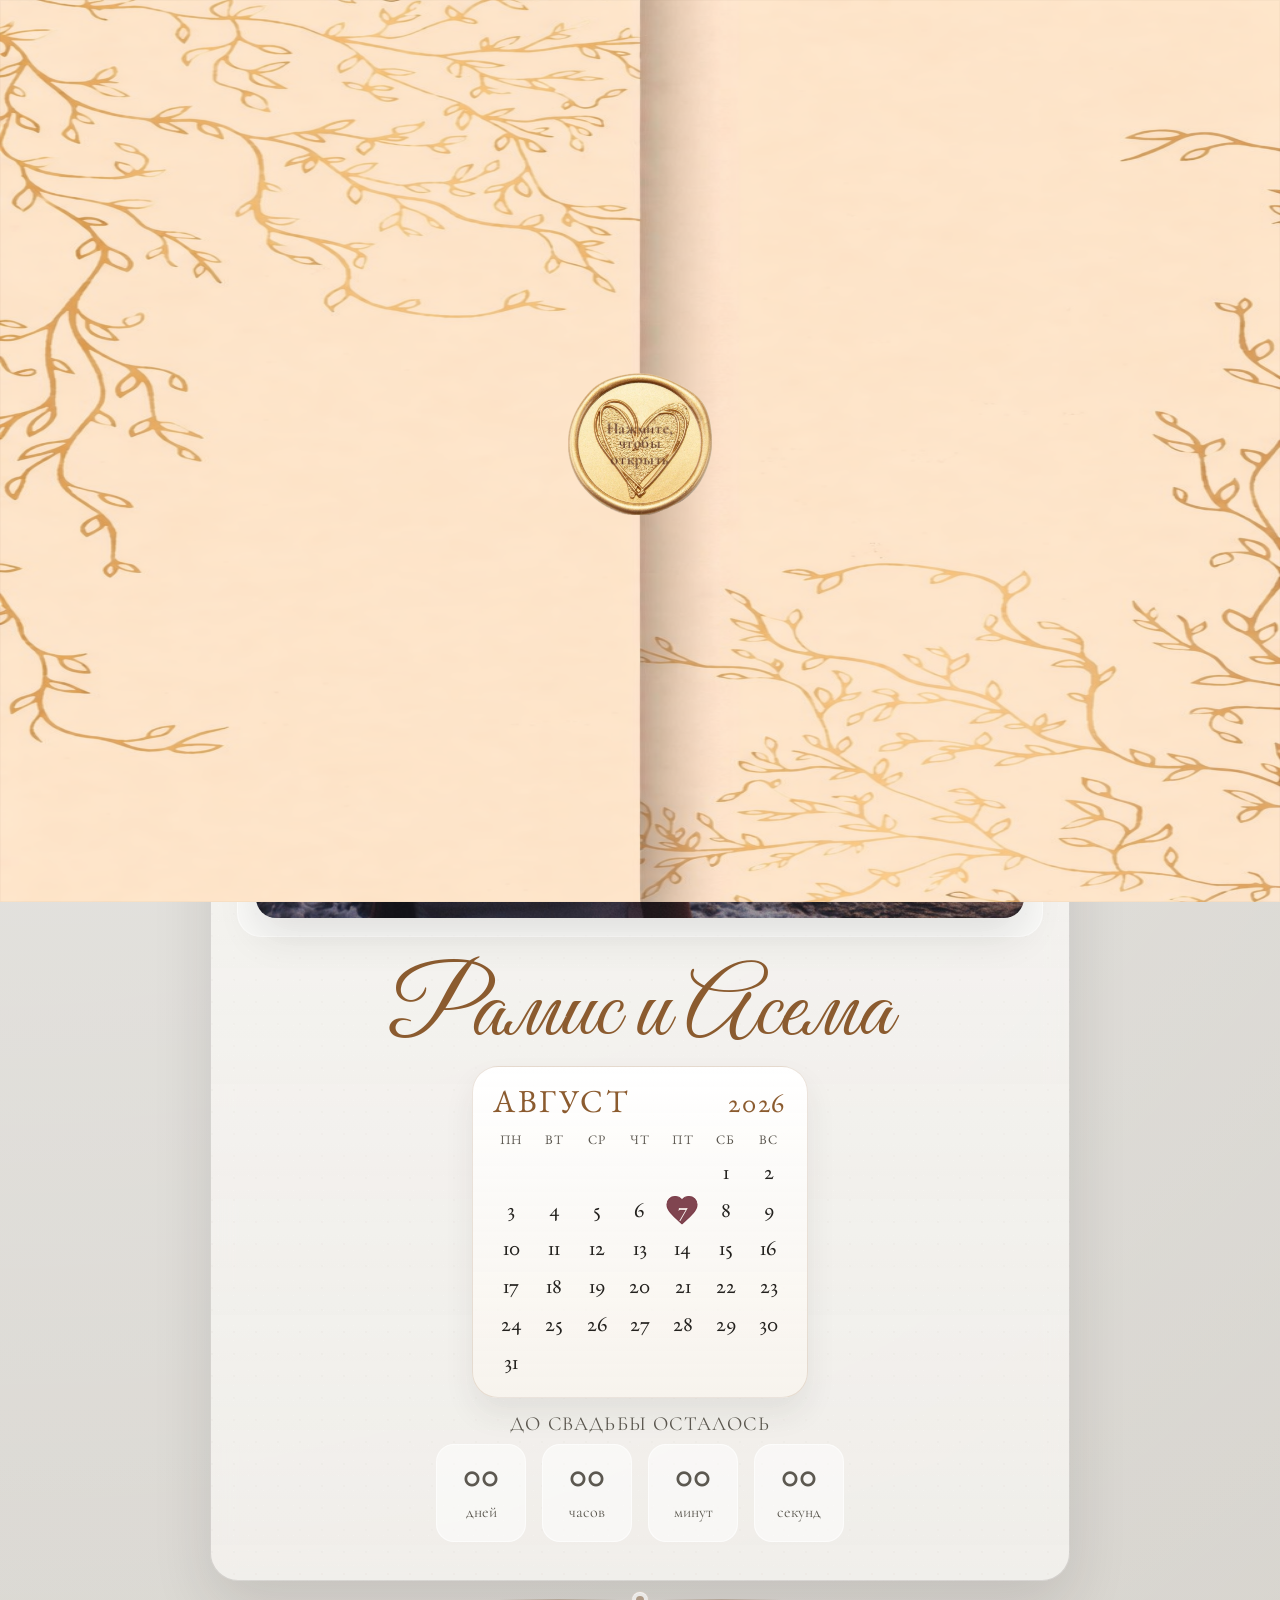
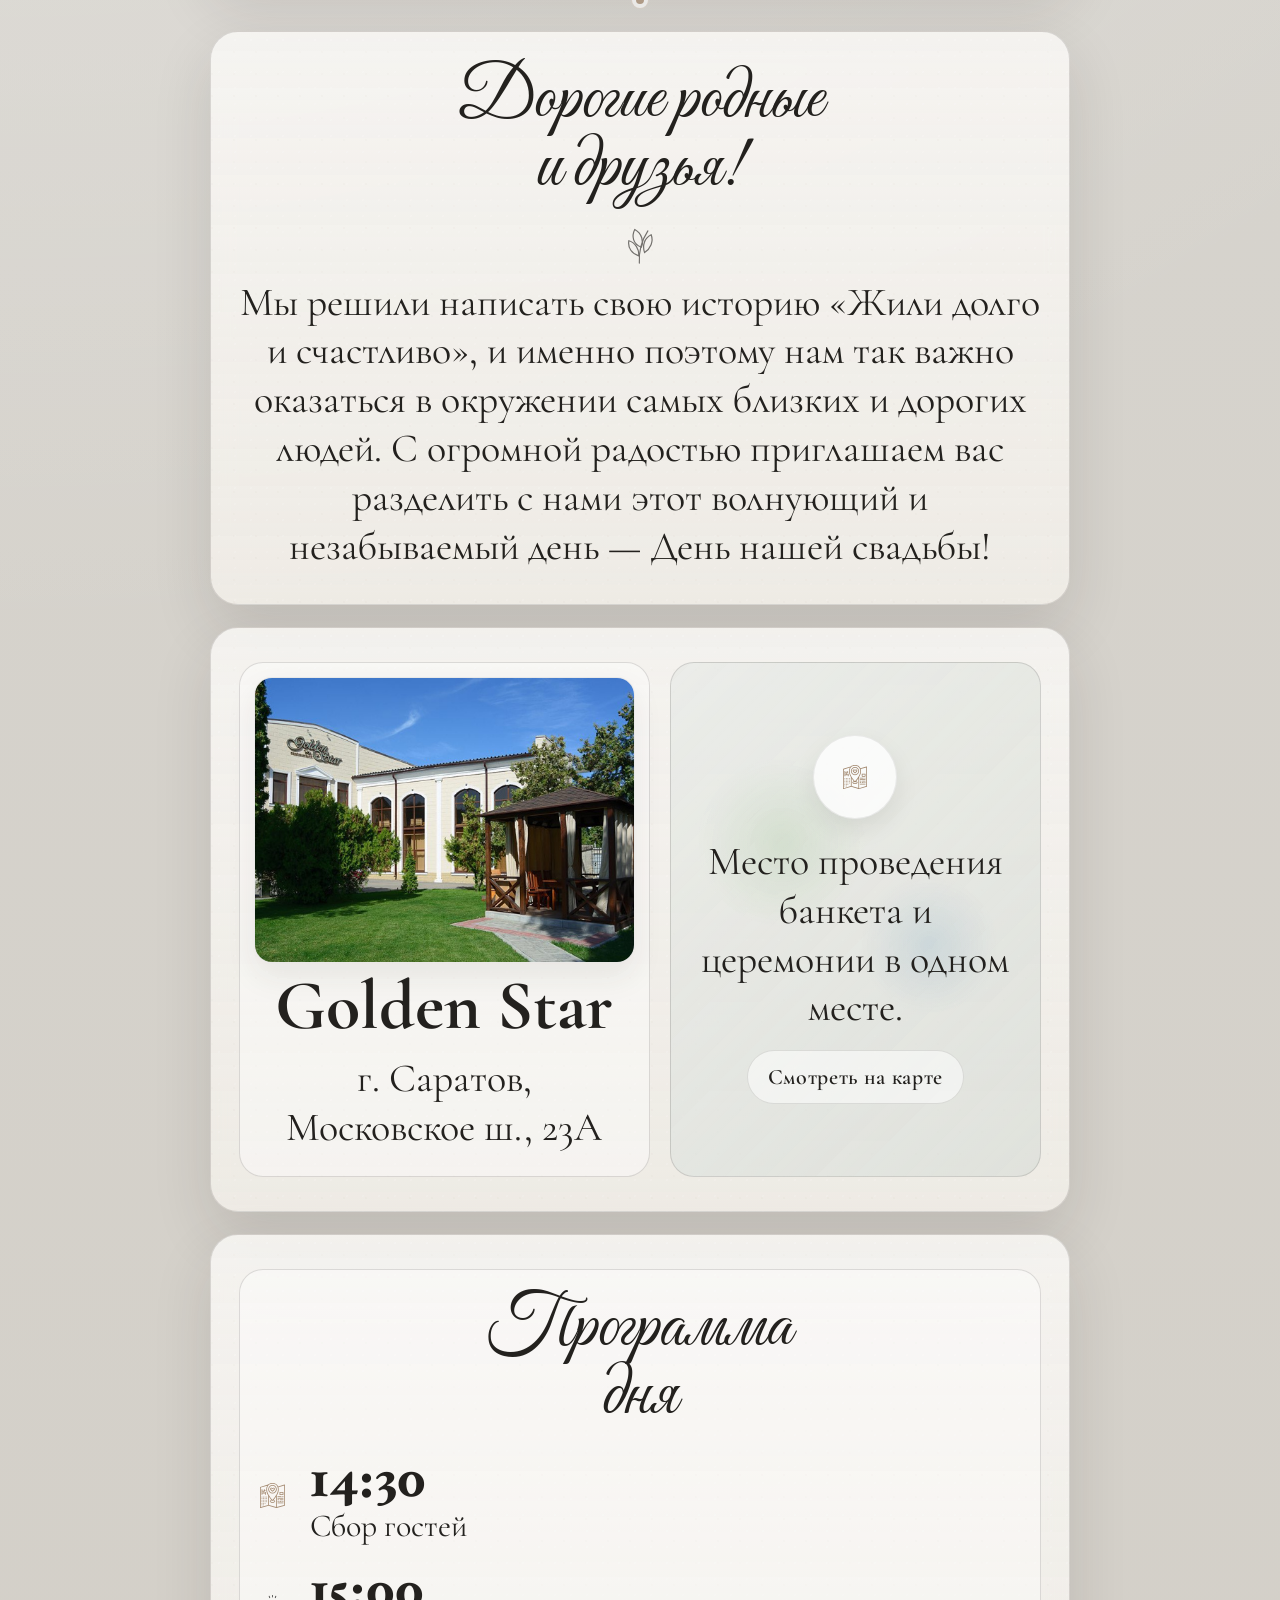
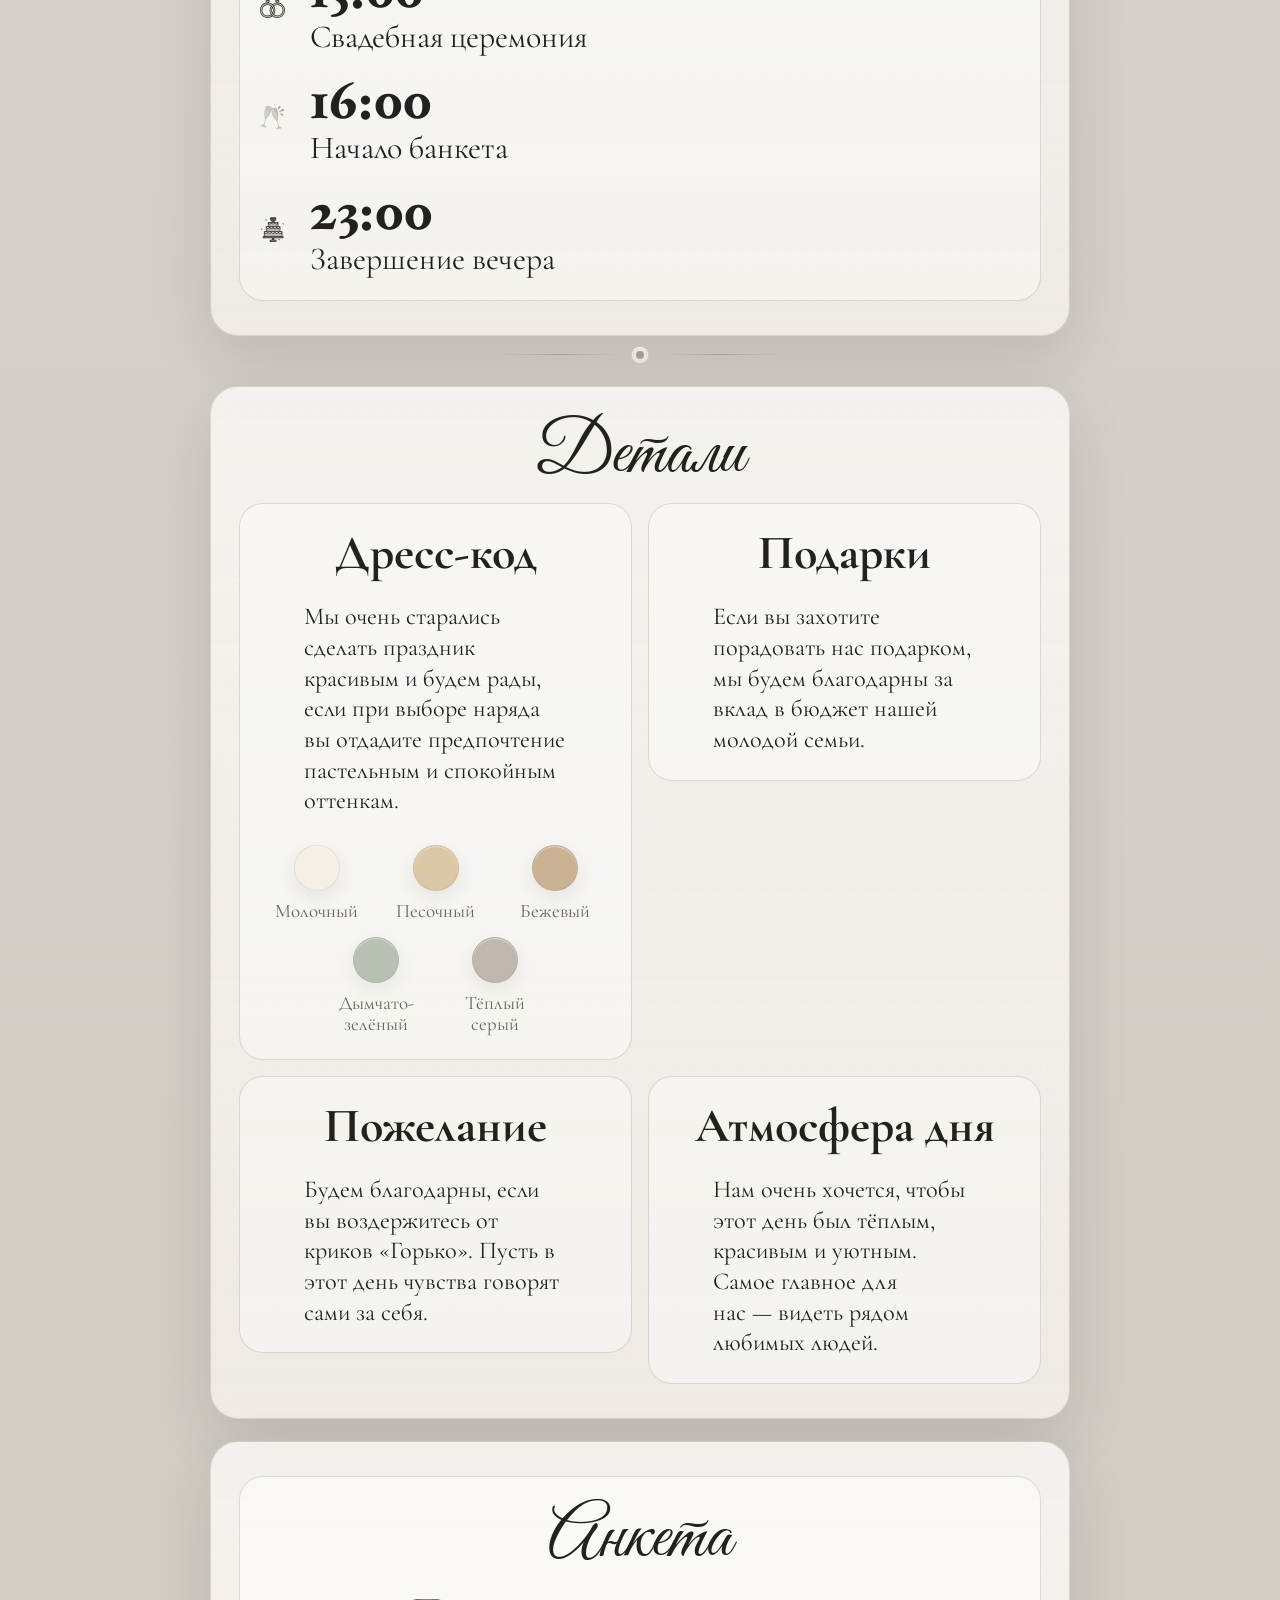
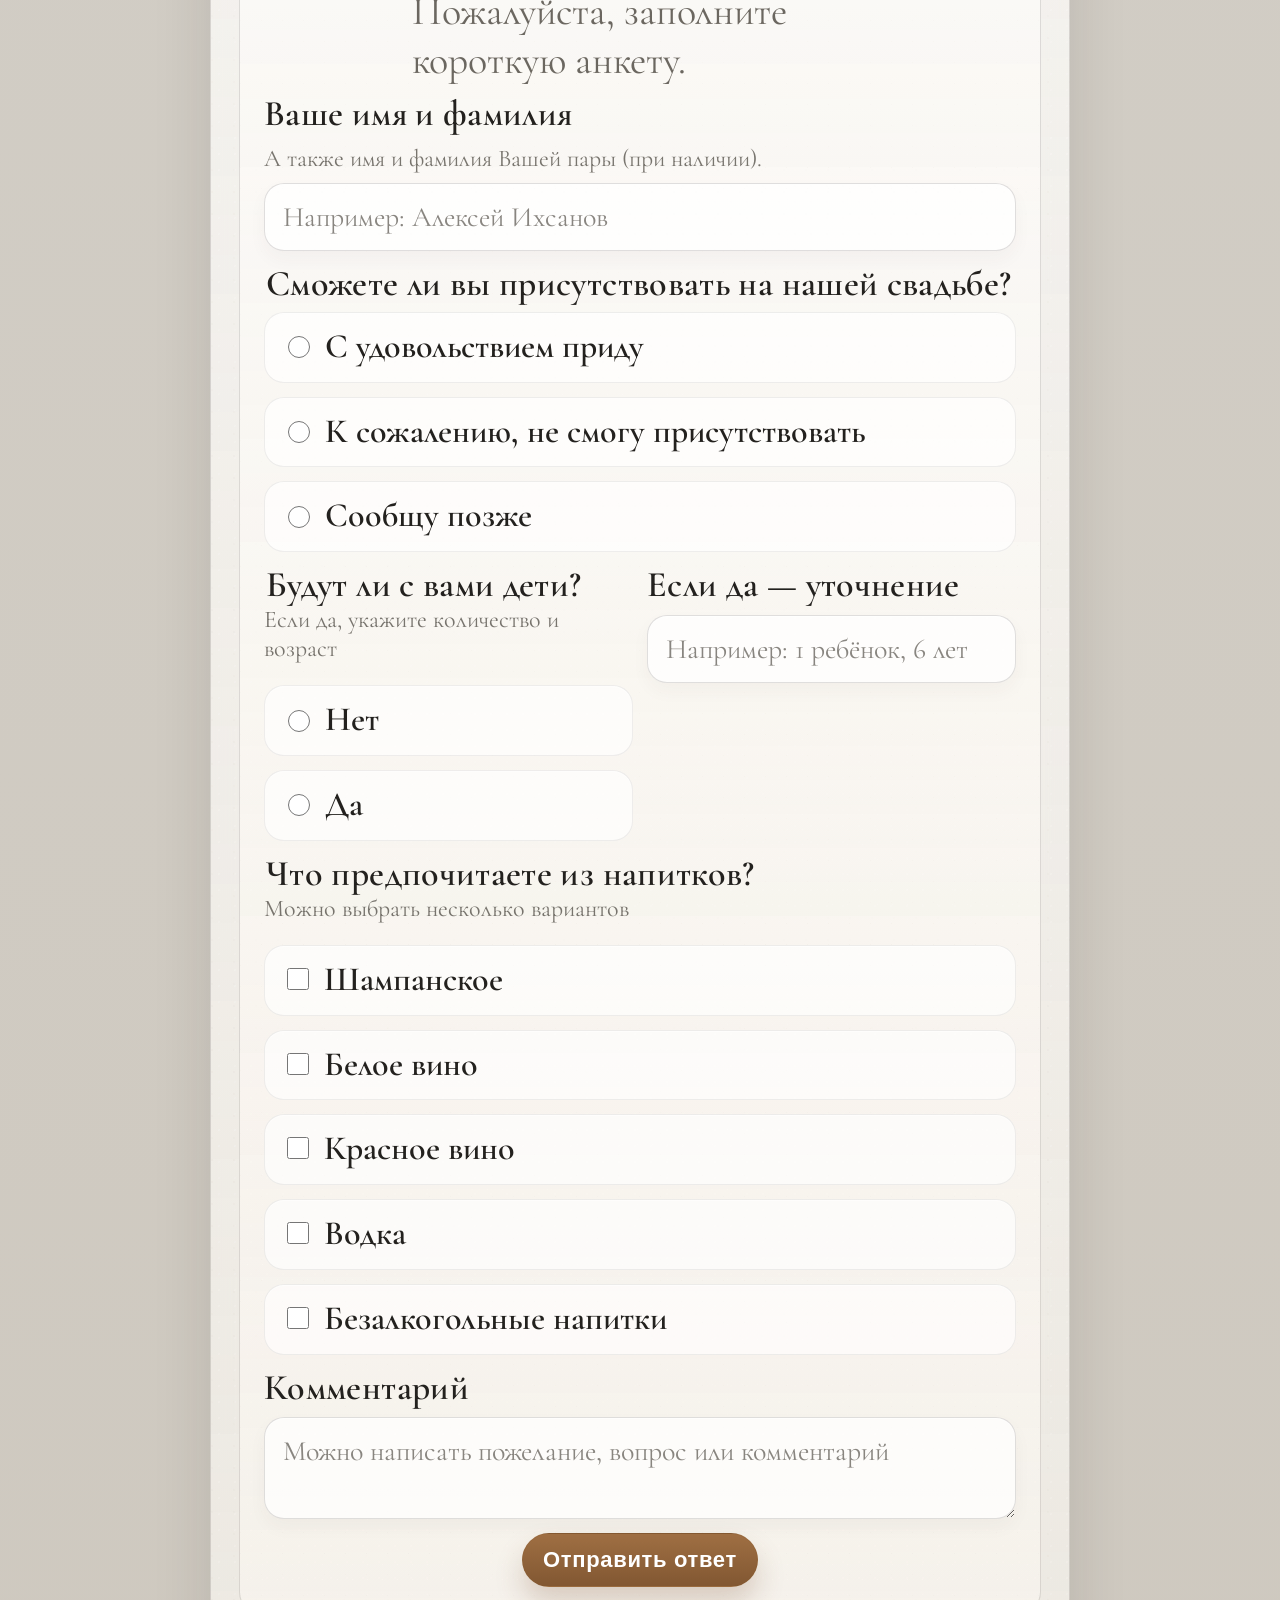
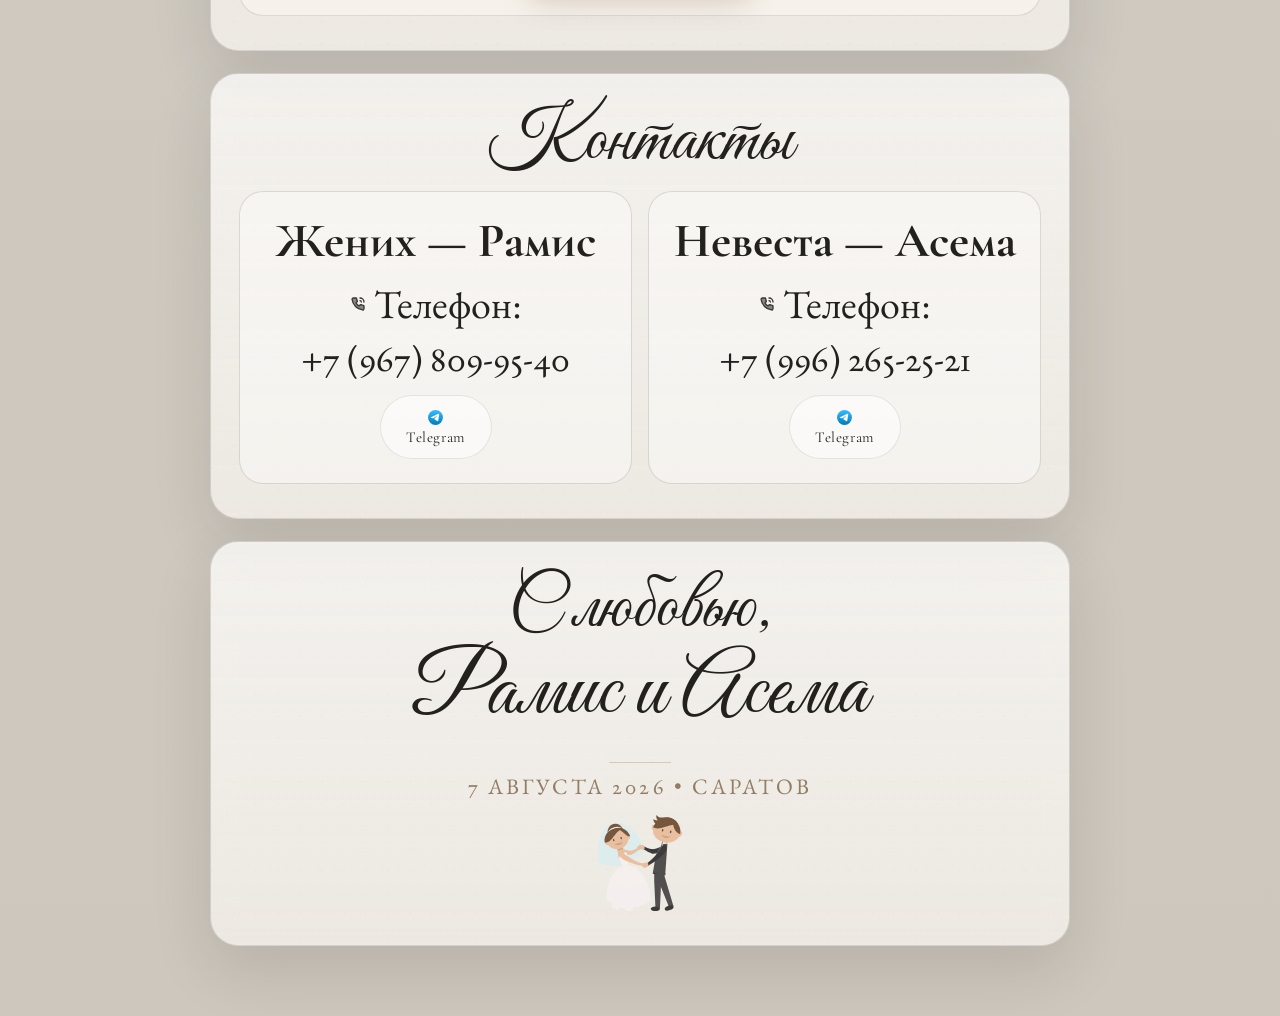
==== commit 41083d27: "добавление стилей" ====
--- a/index.html
+++ b/index.html
@@ -157,6 +157,12 @@
       </div>
     </section>
 
+    <div class="section-divider reveal" aria-hidden="true">
+      <span class="section-divider__line"></span>
+      <span class="section-divider__ornament"></span>
+      <span class="section-divider__line"></span>
+    </div>
+
     <section class="section intro reveal">
       <h2 class="section-title">Дорогие родные<br>и друзья!</h2>
       <svg class="leaf" viewBox="0 0 64 64" fill="none" xmlns="http://www.w3.org/2000/svg">
@@ -180,7 +186,9 @@
           <p class="venue-copy">г. Саратов,<br>Московское ш., 23А</p>
         </div>
         <div class="map-card">
-          <div class="map-badge">📍</div>
+          <div class="map-badge" aria-hidden="true">
+            <span class="icon-mark map-badge__icon" style="--icon-url: url('assets/icons/wedding-location-svgrepo-com.svg');"></span>
+          </div>
           <p class="venue-copy">Место проведения банкета и церемонии в одном месте.</p>
           <div style="display:flex; justify-content:center;">
             <a class="button secondary" href="https://yandex.com/maps/org/golden_star/35792406384/?ll=45.928543%2C51.596923&z=17" target="_blank" rel="noreferrer">Смотреть на карте</a>
@@ -212,6 +220,12 @@
         </div>
       </div>
     </section>
+
+    <div class="section-divider reveal" aria-hidden="true">
+      <span class="section-divider__line"></span>
+      <span class="section-divider__ornament"></span>
+      <span class="section-divider__line"></span>
+    </div>
 
     <section class="section reveal">
       <h2 class="section-title" style="text-align:center;">Детали</h2>
@@ -357,7 +371,7 @@
 
     <section class="section footer-sign reveal">
       <p class="with-love">С любовью,</p>
-      <p class="names">Рамис<br>и Асема</p>
+      <p class="names">Рамис и Асема</p>
       <p class="footer-sign__stamp">7 августа 2026 • Саратов</p>
       <img class="footer-sign__icon" src="assets/icons/wedding-couple-svgrepo-com.svg" alt="" aria-hidden="true" />
     </section>
--- a/styles.css
+++ b/styles.css
@@ -527,6 +527,39 @@
   padding: 30px 22px;
 }
 
+.section-divider {
+  display: flex;
+  align-items: center;
+  gap: 14px;
+  width: min(100%, 280px);
+  margin: 10px auto 0;
+  color: rgba(128, 92, 58, 0.48);
+}
+
+.section-divider__line {
+  flex: 1;
+  height: 1px;
+  background: linear-gradient(90deg, rgba(128, 92, 58, 0), rgba(128, 92, 58, 0.34), rgba(128, 92, 58, 0));
+}
+
+.section-divider__ornament {
+  position: relative;
+  width: 18px;
+  height: 18px;
+  border-radius: 50%;
+  border: 1px solid rgba(128, 92, 58, 0.2);
+  background: rgba(255,255,255,0.58);
+  box-shadow: inset 0 1px 0 rgba(255,255,255,0.5);
+}
+
+.section-divider__ornament::before {
+  content: "";
+  position: absolute;
+  inset: 4px;
+  border-radius: 50%;
+  background: rgba(128, 92, 58, 0.56);
+}
+
 .intro {
   text-align: center;
   padding-top: 42px;
@@ -637,8 +670,15 @@
   background: rgba(255,255,255,0.78);
   display: grid;
   place-items: center;
-  font-size: 36px;
+  border: 1px solid rgba(35, 33, 30, 0.08);
   box-shadow: 0 10px 24px rgba(0,0,0,0.08);
+}
+
+.map-badge__icon {
+  width: 30px;
+  height: 30px;
+  --icon-opacity: 0.82;
+  --icon-color: rgba(128, 92, 58, 0.84);
 }
 
 .button {
@@ -1067,17 +1107,18 @@
 }
 
 .footer-sign .with-love {
-  font-size: clamp(42px, 7vw, 64px);
-  text-transform: uppercase;
-  letter-spacing: 0.06em;
-  margin: 0 0 14px;
+  margin: 0 0 10px;
+  font-family: "Great Vibes", cursive;
+  font-size: clamp(48px, 8vw, 72px);
+  line-height: 0.92;
 }
 
 .footer-sign .names {
   margin: 0;
   font-family: "Great Vibes", cursive;
-  font-size: clamp(54px, 10vw, 104px);
+  font-size: clamp(40px, 8vw, 86px);
   line-height: 0.95;
+  white-space: nowrap;
 }
 
 .footer-sign__stamp {
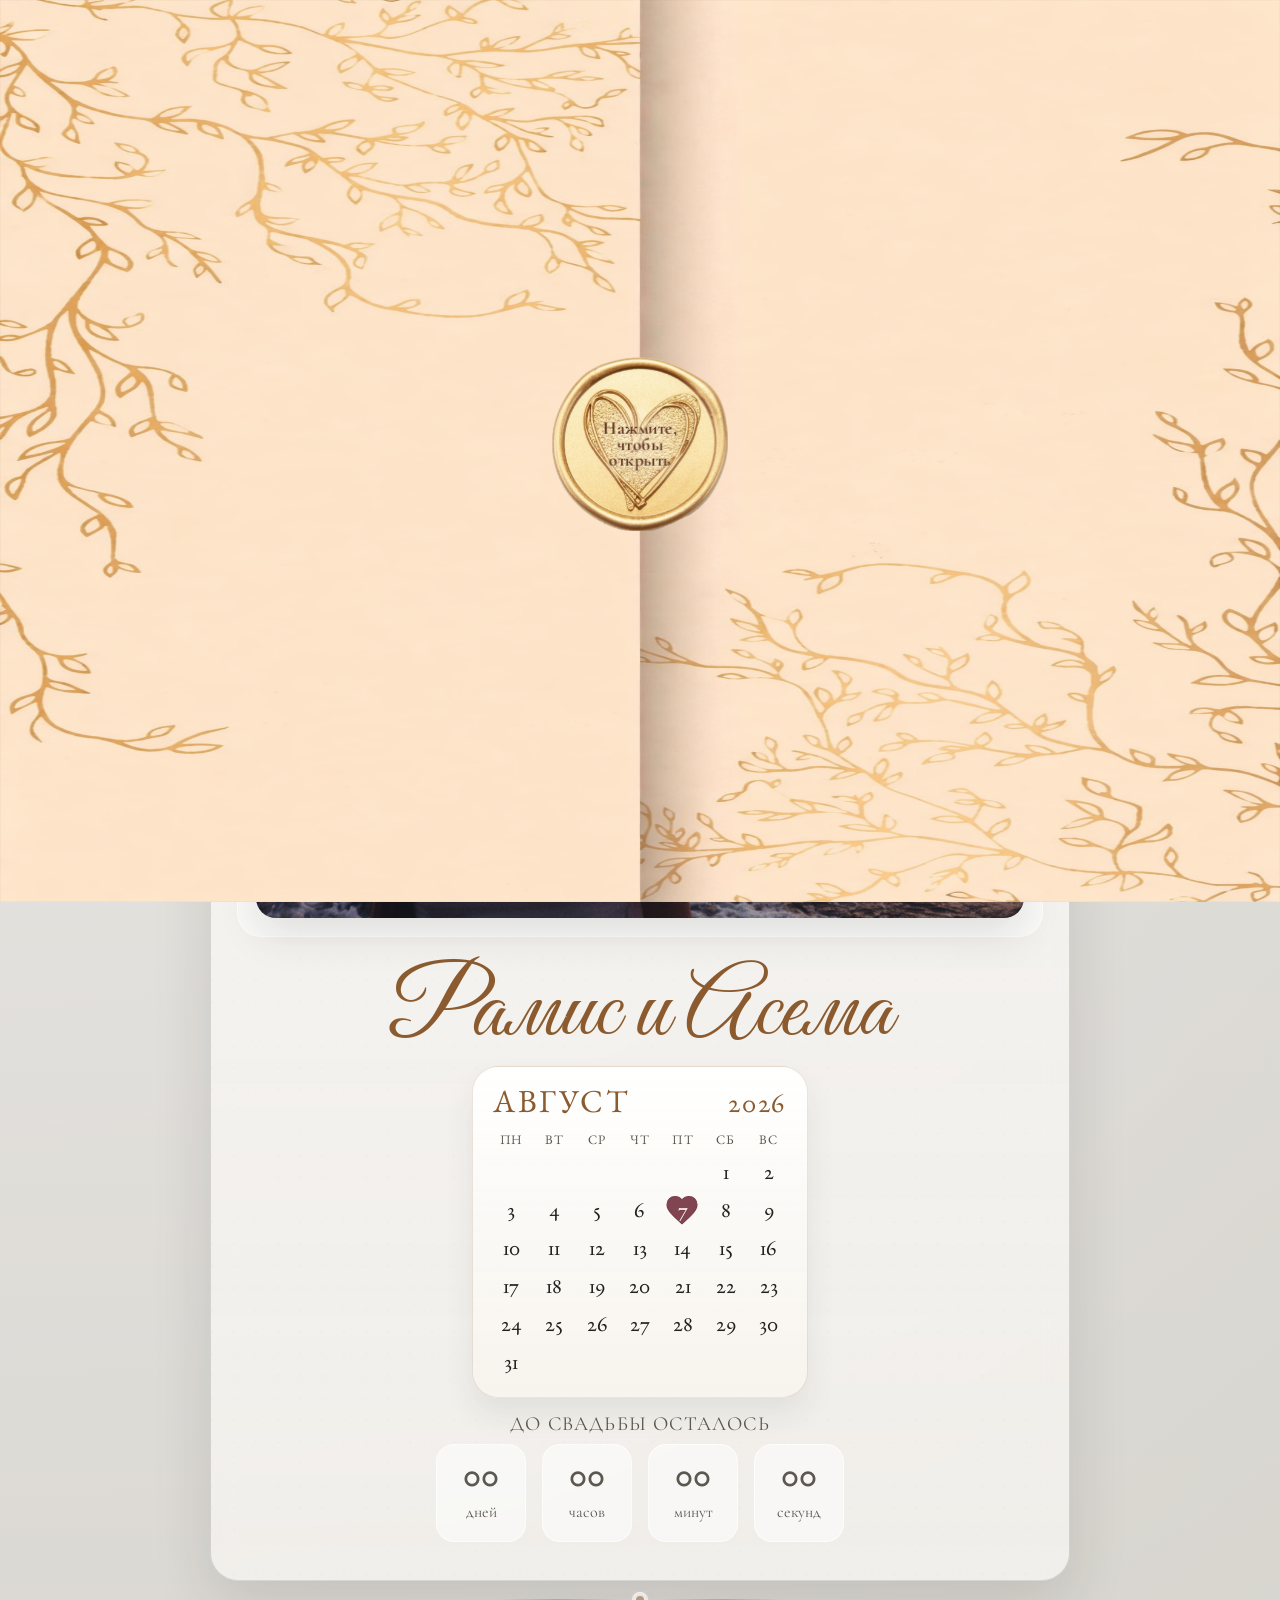
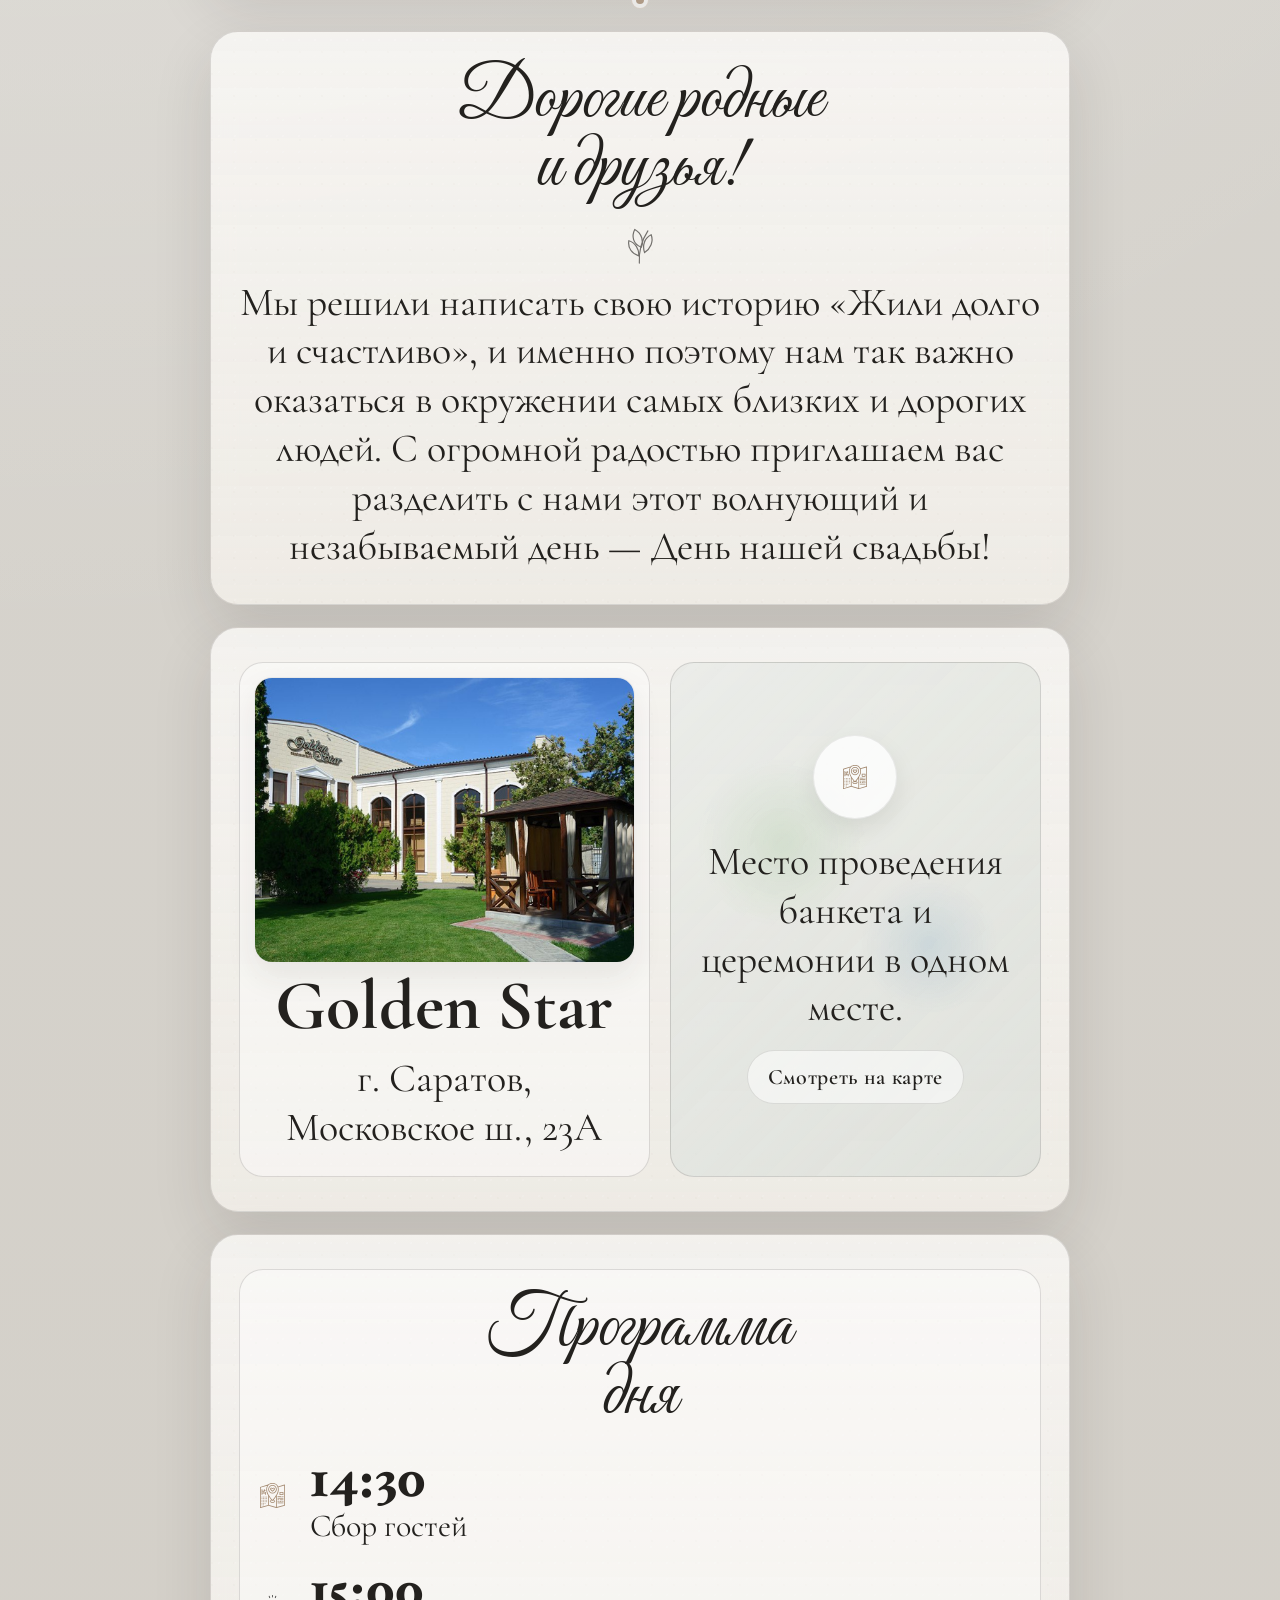
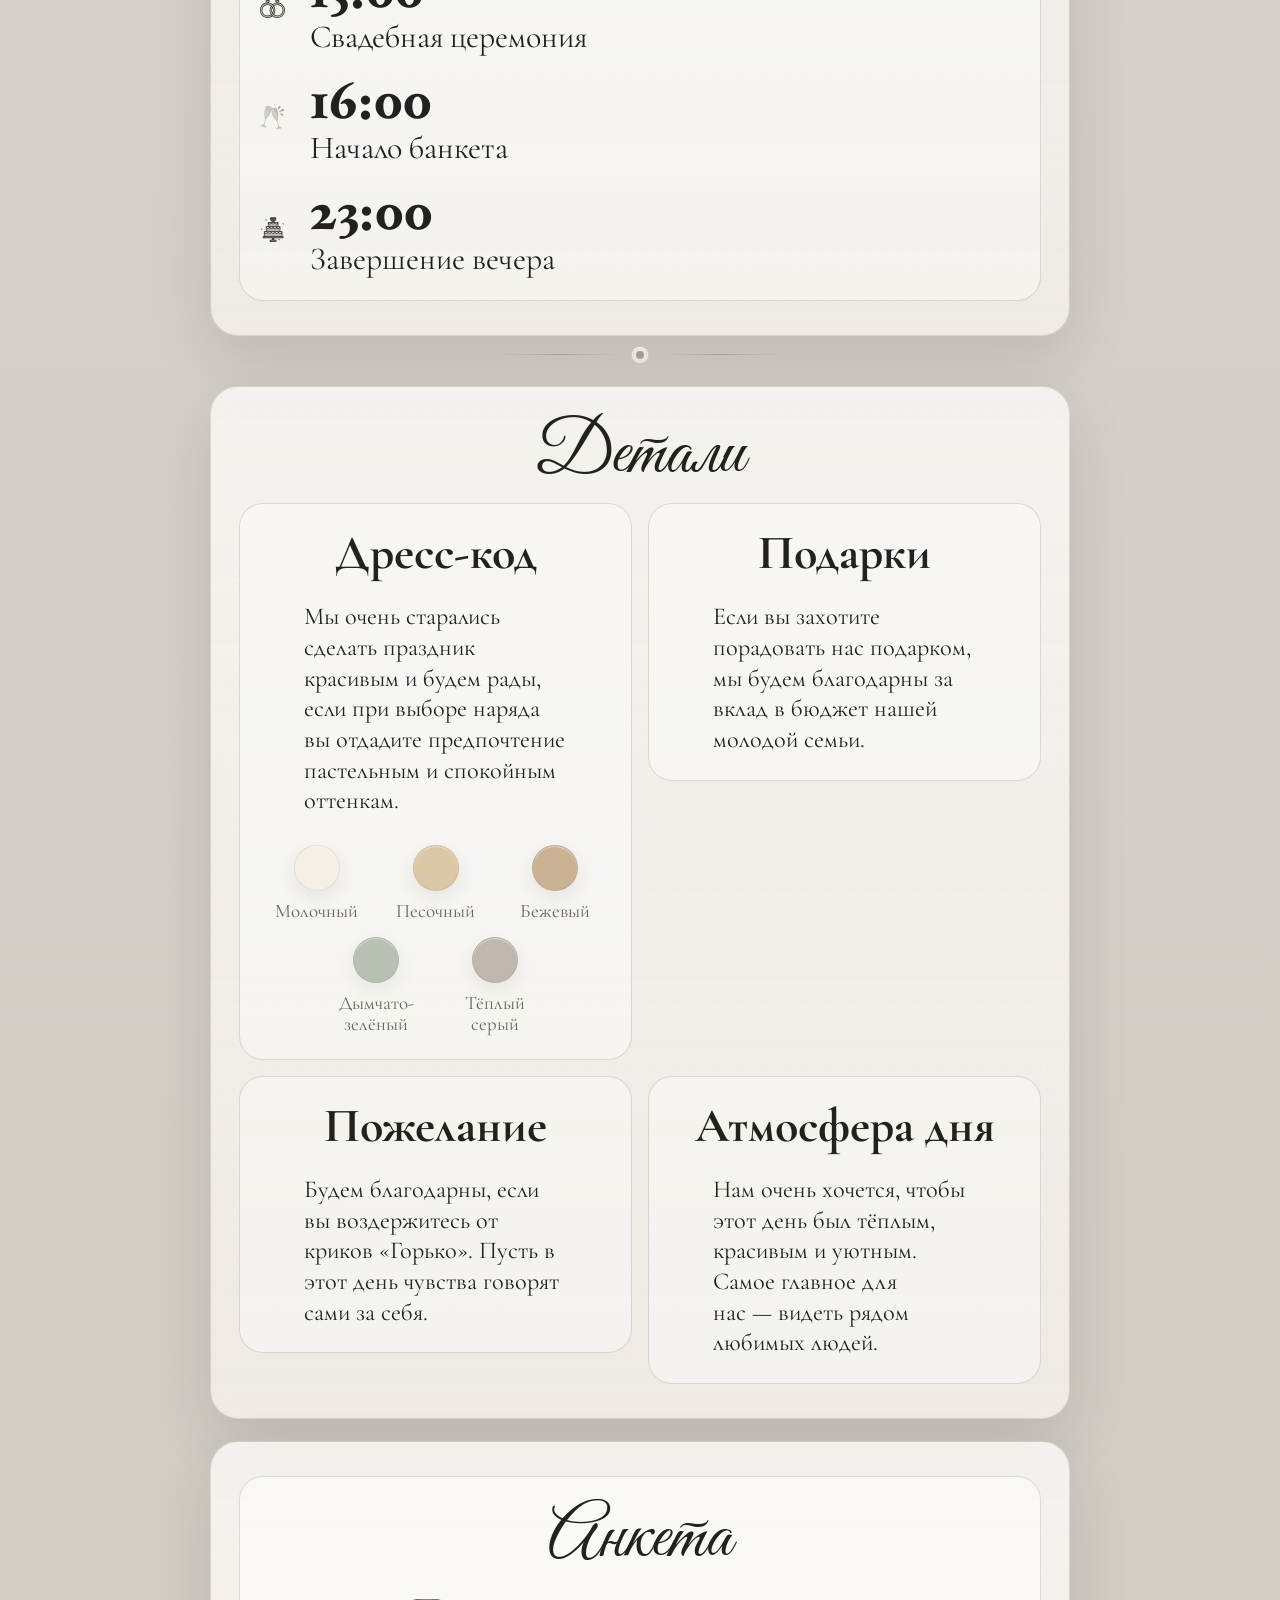
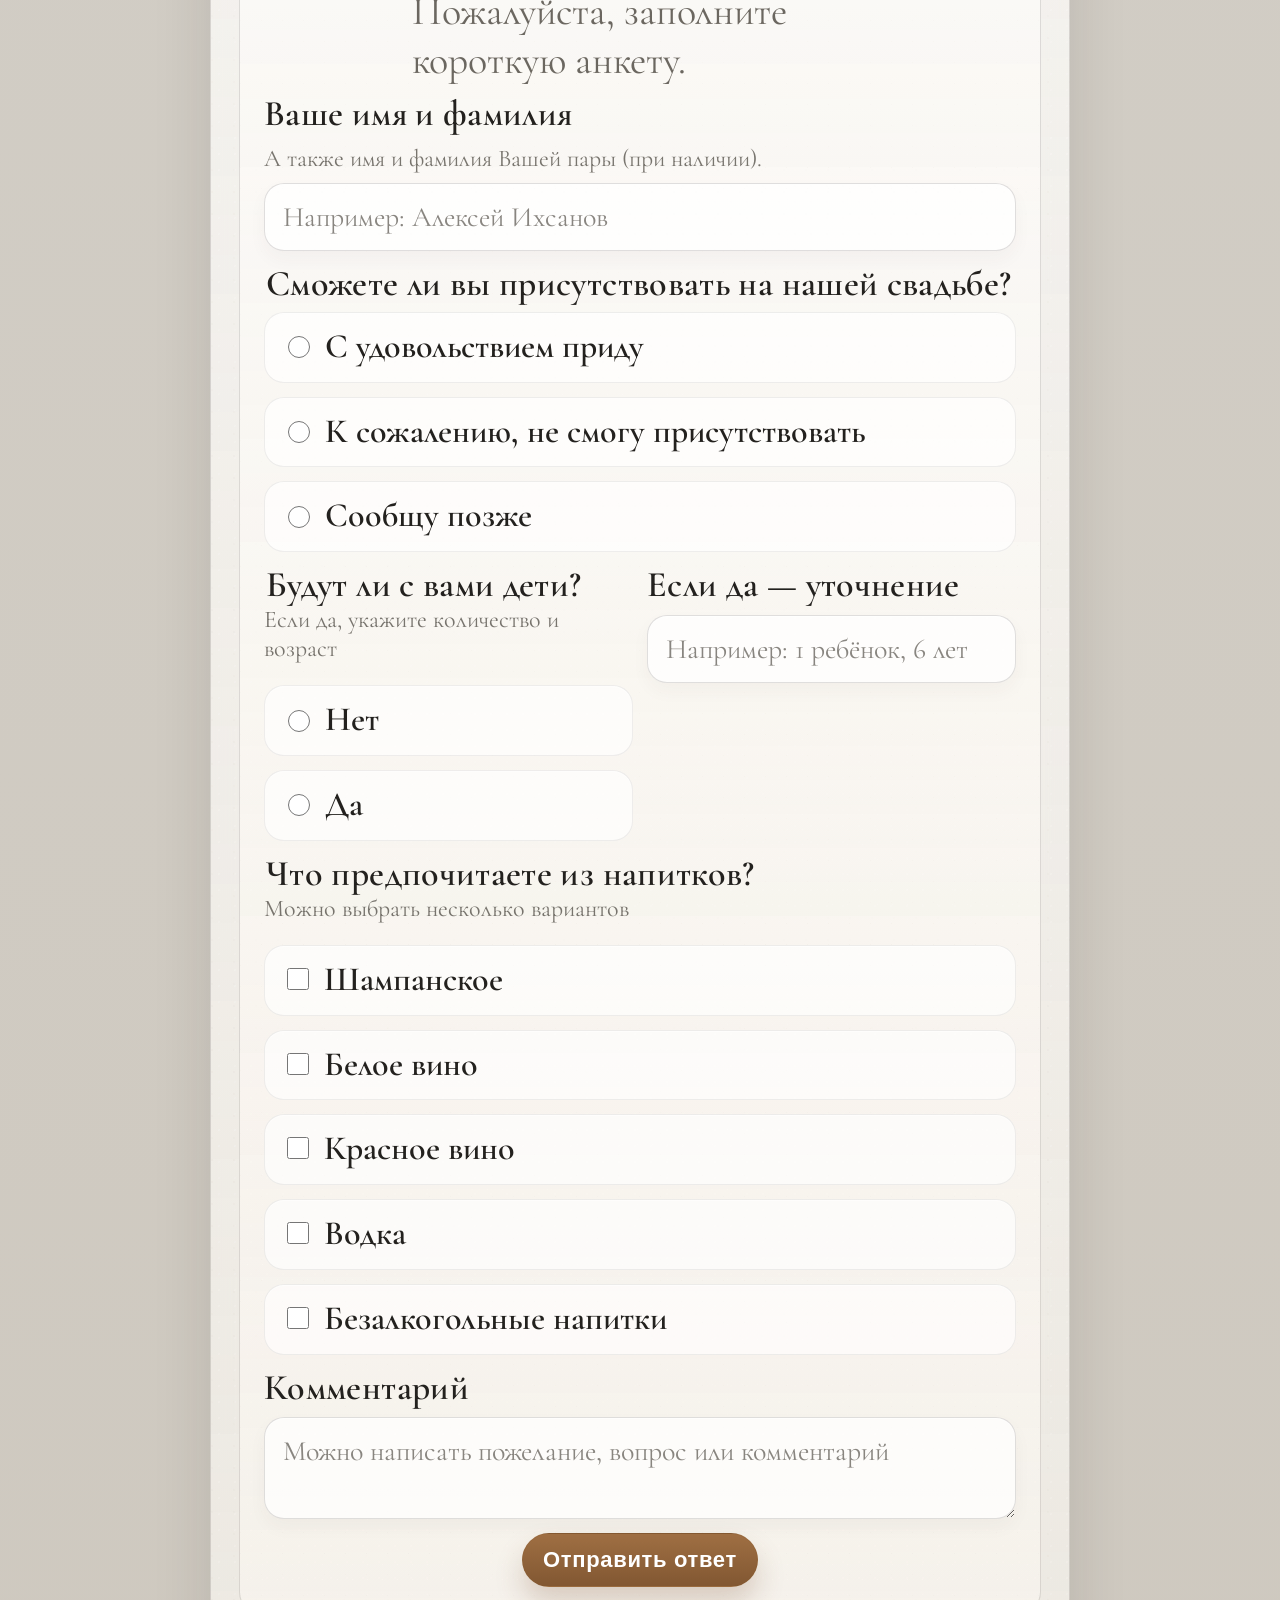
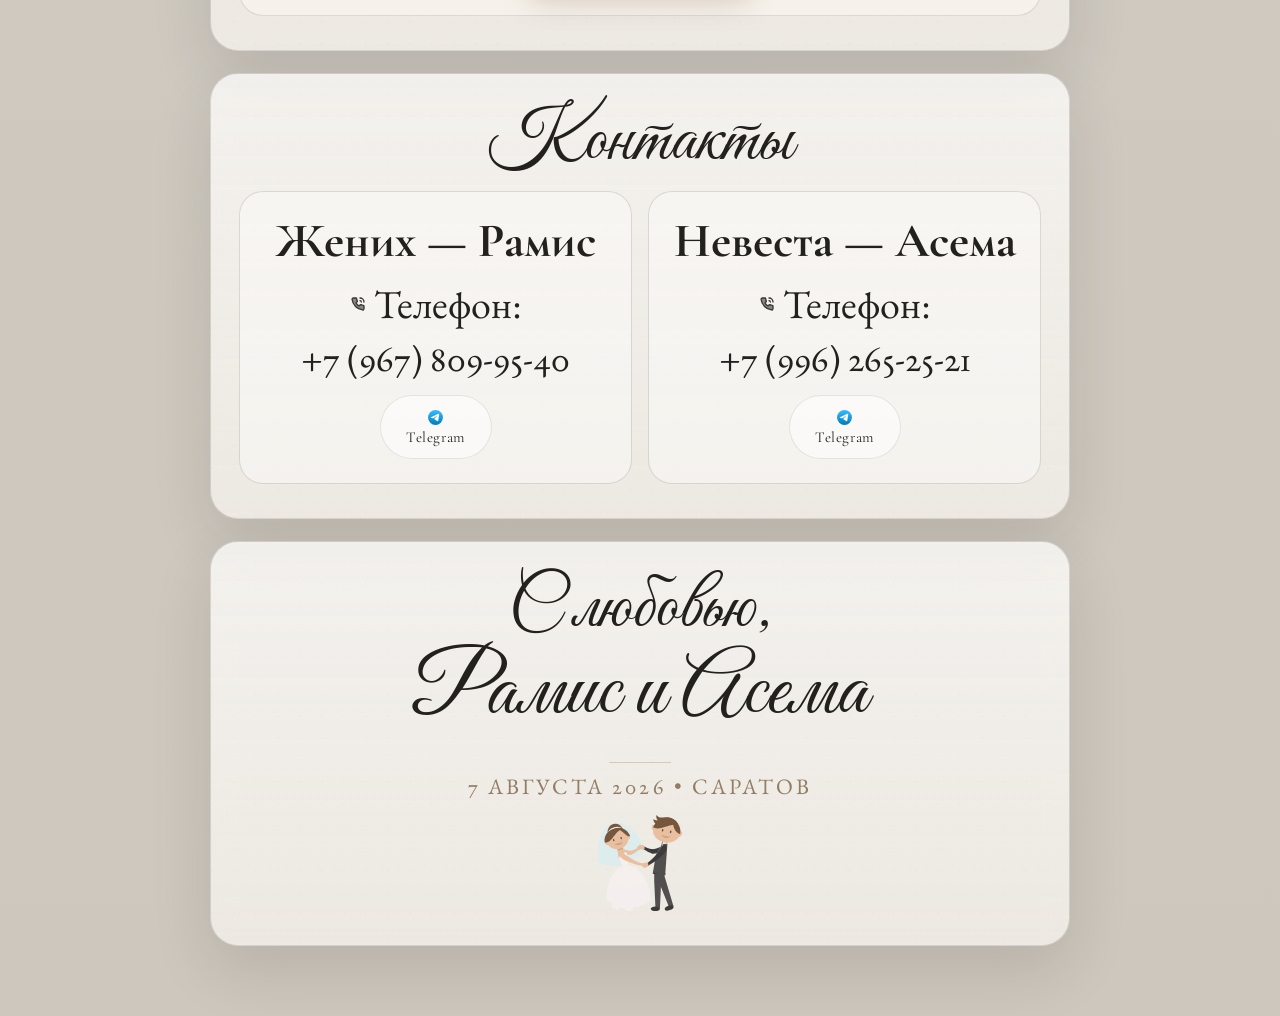
==== commit 7d02a3a6: "разложил файлы по местам" ====
--- a/index.html
+++ b/index.html
@@ -5,8 +5,8 @@
   <meta name="viewport" content="width=device-width, initial-scale=1.0, viewport-fit=cover" />
   <title>Рамис и Асема — свадебное приглашение</title>
   <meta name="description" content="Свадебное приглашение Рамиса и Асемы" />
-  <link rel="icon" href="assets/icons/favicon.svg" type="image/svg+xml">
-  <link rel="shortcut icon" href="assets/icons/favicon.svg" type="image/svg+xml">
+  <link rel="icon" href="assets/icons/app/favicon.svg" type="image/svg+xml">
+  <link rel="shortcut icon" href="assets/icons/app/favicon.svg" type="image/svg+xml">
   <link rel="preconnect" href="https://fonts.googleapis.com">
   <link rel="preconnect" href="https://fonts.gstatic.com" crossorigin>
   <link href="https://fonts.googleapis.com/css2?family=Cormorant+Garamond:wght@300;400;500;600;700&family=EB+Garamond:wght@400;500;600;700&family=Great+Vibes&display=swap" rel="stylesheet">
@@ -180,14 +180,14 @@
       <div class="venue-grid">
         <div class="venue-card">
           <div class="venue-photo-frame">
-            <img class="venue-photo" src="assets/images/img.png" alt="Golden Star" loading="eager" decoding="async" />
+            <img class="venue-photo" src="assets/images/venue/golden-star-exterior.png" alt="Golden Star" loading="eager" decoding="async" />
           </div>
           <h2 class="venue-name">Golden Star</h2>
           <p class="venue-copy">г. Саратов,<br>Московское ш., 23А</p>
         </div>
         <div class="map-card">
           <div class="map-badge" aria-hidden="true">
-            <span class="icon-mark map-badge__icon" style="--icon-url: url('assets/icons/wedding-location-svgrepo-com.svg');"></span>
+            <span class="icon-mark map-badge__icon" style="--icon-url: url('assets/icons/program/location-venue.svg');"></span>
           </div>
           <p class="venue-copy">Место проведения банкета и церемонии в одном месте.</p>
           <div style="display:flex; justify-content:center;">
@@ -202,19 +202,19 @@
         <h2 class="section-title" style="text-align:center; margin-bottom: 18px;">Программа<br>дня</h2>
         <div class="program-list">
           <div class="program-item">
-            <span class="icon-mark program-icon" aria-hidden="true" style="--icon-url: url('assets/icons/wedding-location-svgrepo-com.svg');"></span>
+            <span class="icon-mark program-icon" aria-hidden="true" style="--icon-url: url('assets/icons/program/location-venue.svg');"></span>
             <div><strong>14:30</strong><span>Сбор гостей</span></div>
           </div>
           <div class="program-item">
-            <img class="program-icon program-icon--detailed" src="assets/icons/wedding-rings-wedding-svgrepo-com.svg" alt="" aria-hidden="true" />
+            <img class="program-icon program-icon--detailed" src="assets/icons/program/wedding-rings.svg" alt="" aria-hidden="true" />
             <div><strong>15:00</strong><span>Свадебная церемония</span></div>
           </div>
           <div class="program-item">
-            <img class="program-icon program-icon--detailed" src="assets/icons/Clinking%20Glasses%20SVG%20Icon.svg" alt="" aria-hidden="true" />
+            <img class="program-icon program-icon--detailed" src="assets/icons/program/banquet-glasses.svg" alt="" aria-hidden="true" />
             <div><strong>16:00</strong><span>Начало банкета</span></div>
           </div>
           <div class="program-item">
-            <img class="program-icon program-icon--detailed" src="assets/icons/wedding-cake-cook-svgrepo-com.svg" alt="" aria-hidden="true" />
+            <img class="program-icon program-icon--detailed" src="assets/icons/program/evening-cake.svg" alt="" aria-hidden="true" />
             <div><strong>23:00</strong><span>Завершение вечера</span></div>
           </div>
         </div>
@@ -338,14 +338,14 @@
           <h3>Жених — Рамис</h3>
           <p class="contact-line">
             <span class="contact-line__inner">
-              <img class="contact-line__icon" src="assets/icons/phone-out-svgrepo-com.svg" alt="" aria-hidden="true" />
+              <img class="contact-line__icon" src="assets/icons/contact/phone.svg" alt="" aria-hidden="true" />
               <span>Телефон:</span>
               <a href="tel:+79678099540">+7 (967) 809-95-40</a>
             </span>
           </p>
           <div class="contact-actions">
             <a class="chip" href="https://t.me/sasiskamen" target="_blank" rel="noreferrer">
-              <img class="chip__icon" src="assets/icons/Telegram%20SVG%20Icon.svg" alt="" aria-hidden="true" />
+              <img class="chip__icon" src="assets/icons/contact/telegram.svg" alt="" aria-hidden="true" />
               <span>Telegram</span>
             </a>
           </div>
@@ -354,14 +354,14 @@
           <h3>Невеста — Асема</h3>
           <p class="contact-line">
             <span class="contact-line__inner">
-              <img class="contact-line__icon" src="assets/icons/phone-out-svgrepo-com.svg" alt="" aria-hidden="true" />
+              <img class="contact-line__icon" src="assets/icons/contact/phone.svg" alt="" aria-hidden="true" />
               <span>Телефон:</span>
               <a href="tel:+79962652521">+7 (996) 265-25-21</a>
             </span>
           </p>
           <div class="contact-actions">
             <a class="chip" href="https://t.me/wesavehsarbi" target="_blank" rel="noreferrer">
-              <img class="chip__icon" src="assets/icons/Telegram%20SVG%20Icon.svg" alt="" aria-hidden="true" />
+              <img class="chip__icon" src="assets/icons/contact/telegram.svg" alt="" aria-hidden="true" />
               <span>Telegram</span>
             </a>
           </div>
@@ -373,7 +373,7 @@
       <p class="with-love">С любовью,</p>
       <p class="names">Рамис и Асема</p>
       <p class="footer-sign__stamp">7 августа 2026 • Саратов</p>
-      <img class="footer-sign__icon" src="assets/icons/wedding-couple-svgrepo-com.svg" alt="" aria-hidden="true" />
+      <img class="footer-sign__icon" src="assets/icons/decor/wedding-couple.svg" alt="" aria-hidden="true" />
     </section>
   </div>
 
--- a/styles.css
+++ b/styles.css
@@ -147,7 +147,7 @@
   left: 50%;
   top: 49.2%;
   z-index: 5;
-  width: clamp(118px, 21.5vw, 160px);
+  width: clamp(146px, 26vw, 198px);
   aspect-ratio: 1;
   transform: translate(-50%, -50%);
   display: grid;
@@ -185,25 +185,39 @@
 
 .letter-intro__seal-label {
   position: absolute;
-  top: 50%;
+  top: 50.8%;
   left: 50%;
   z-index: 1;
-  width: 72%;
+  width: 54%;
   transform: translate(-50%, -50%);
-  color: rgba(84, 42, 27, 0.92);
+  color: rgba(97, 54, 29, 0.98);
   font-family: "Cormorant Garamond", Georgia, serif;
-  font-size: clamp(13px, 2.25vw, 16px);
-  font-weight: 600;
-  letter-spacing: 0.02em;
-  line-height: 0.96;
+  font-size: clamp(16px, 2.8vw, 21px);
+  font-weight: 700;
+  letter-spacing: 0.01em;
+  line-height: 0.9;
   text-align: center;
   text-wrap: balance;
-  text-shadow: 0 1px 0 rgba(255, 245, 232, 0.28);
+  text-shadow:
+    0 1px 0 rgba(255, 249, 241, 0.58),
+    0 0 10px rgba(255, 246, 232, 0.72),
+    0 1.5px 2px rgba(95, 61, 35, 0.12);
+  padding: 5px 4px 7px;
   pointer-events: none;
   user-select: none;
   will-change: transform;
   backface-visibility: hidden;
   animation: letterSealLabelPulse 2.1s ease-in-out infinite;
+}
+
+.letter-intro__seal-label::before {
+  content: "";
+  position: absolute;
+  inset: -8px -10px;
+  z-index: -1;
+  border-radius: 50%;
+  background:
+    radial-gradient(circle at center, rgba(255, 247, 235, 0.44) 0%, rgba(255, 247, 235, 0.18) 48%, rgba(255, 247, 235, 0) 78%);
 }
 
 .letter-intro__seal:focus-visible {
@@ -1268,11 +1282,11 @@
   }
 
   .letter-intro__seal {
-    width: 112px;
+    width: 136px;
   }
 
   .letter-intro__seal-label {
-    font-size: 13px;
+    font-size: 15px;
   }
 
   .hero-card {
@@ -1507,11 +1521,11 @@
 
 @media (max-width: 360px) {
   .letter-intro__seal {
-    width: 104px;
+    width: 128px;
   }
 
   .letter-intro__seal-label {
-    font-size: 12px;
+    font-size: 14px;
   }
 
   .audio-control__hint {
@@ -1600,7 +1614,8 @@
 
 @media (min-width: 760px) {
   .page { padding-top: 30px; padding-bottom: 70px; }
-  .letter-intro__seal { width: 144px; }
+  .letter-intro__seal { width: 176px; }
+  .letter-intro__seal-label { font-size: 18px; }
   .hero-card { padding: 28px 26px 38px; }
   .hero-calendar { width: 336px; }
   .hero-calendar__cell { font-size: 22px; }
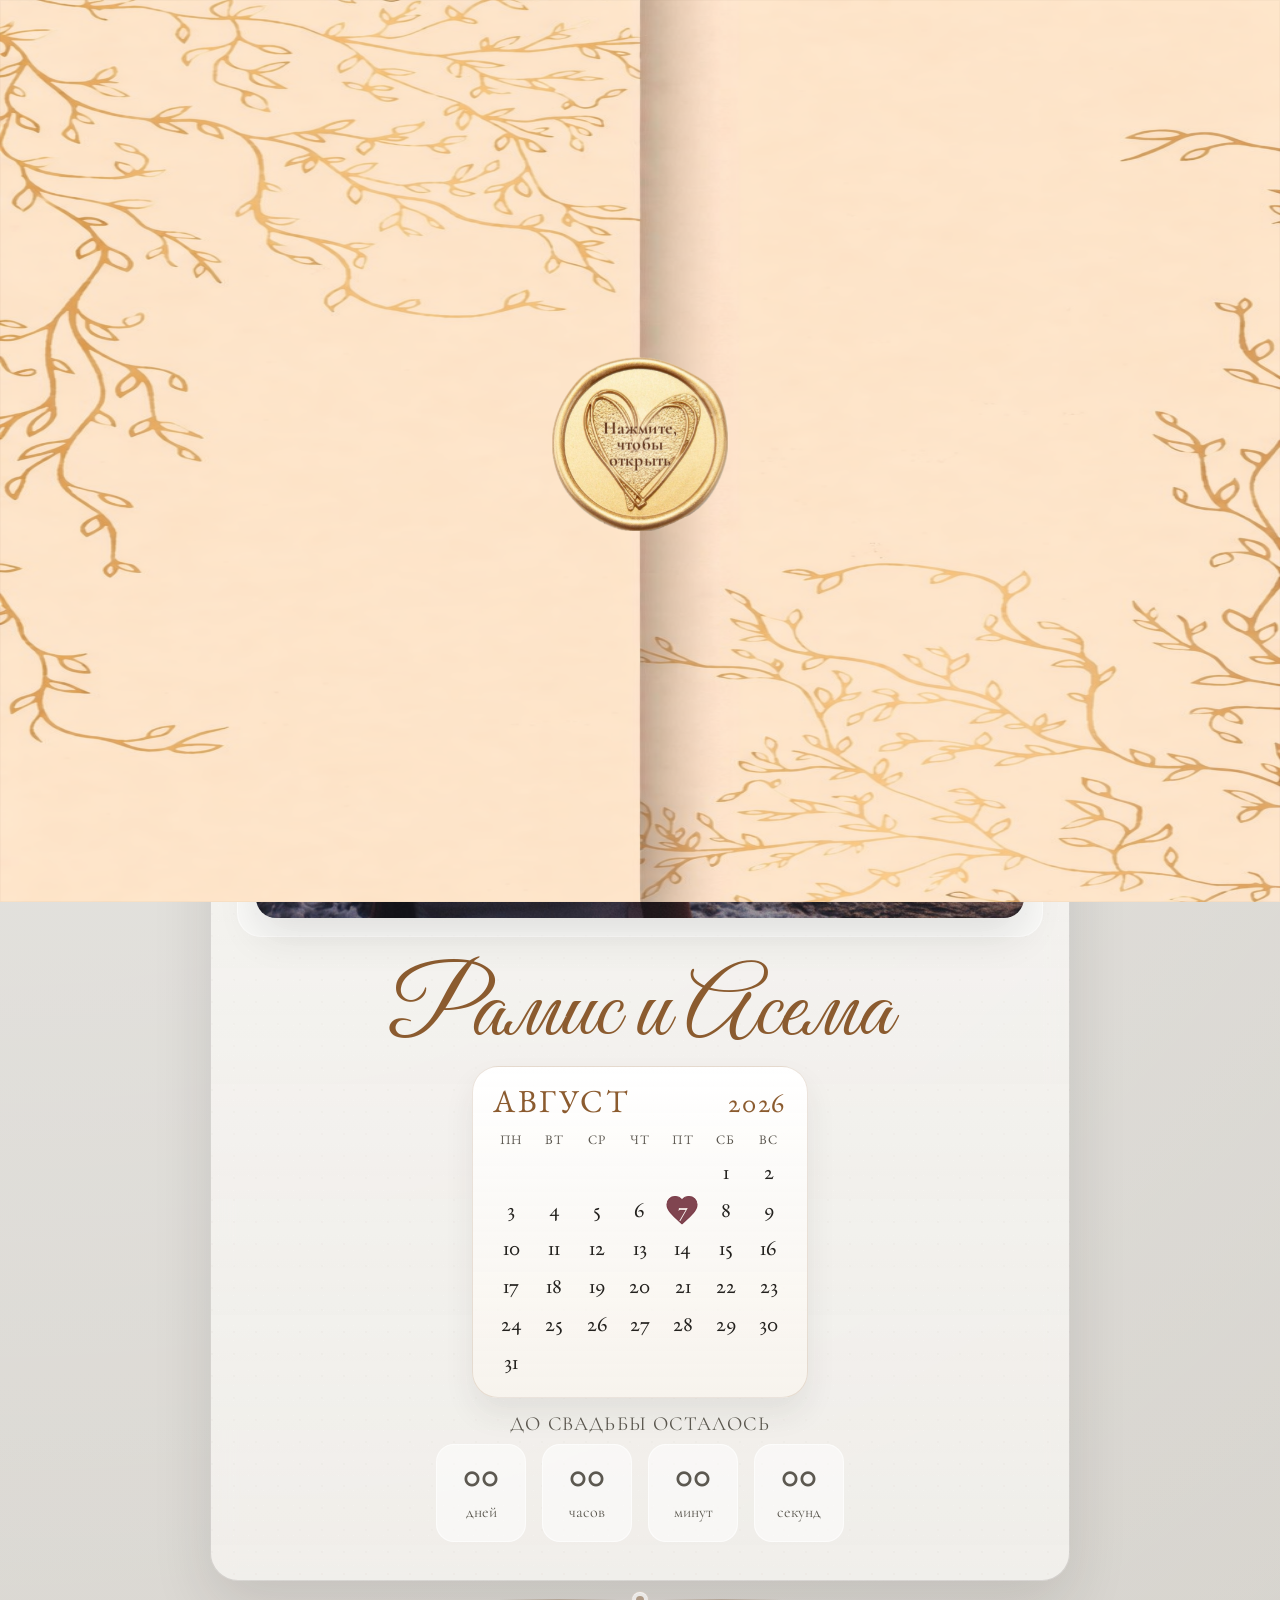
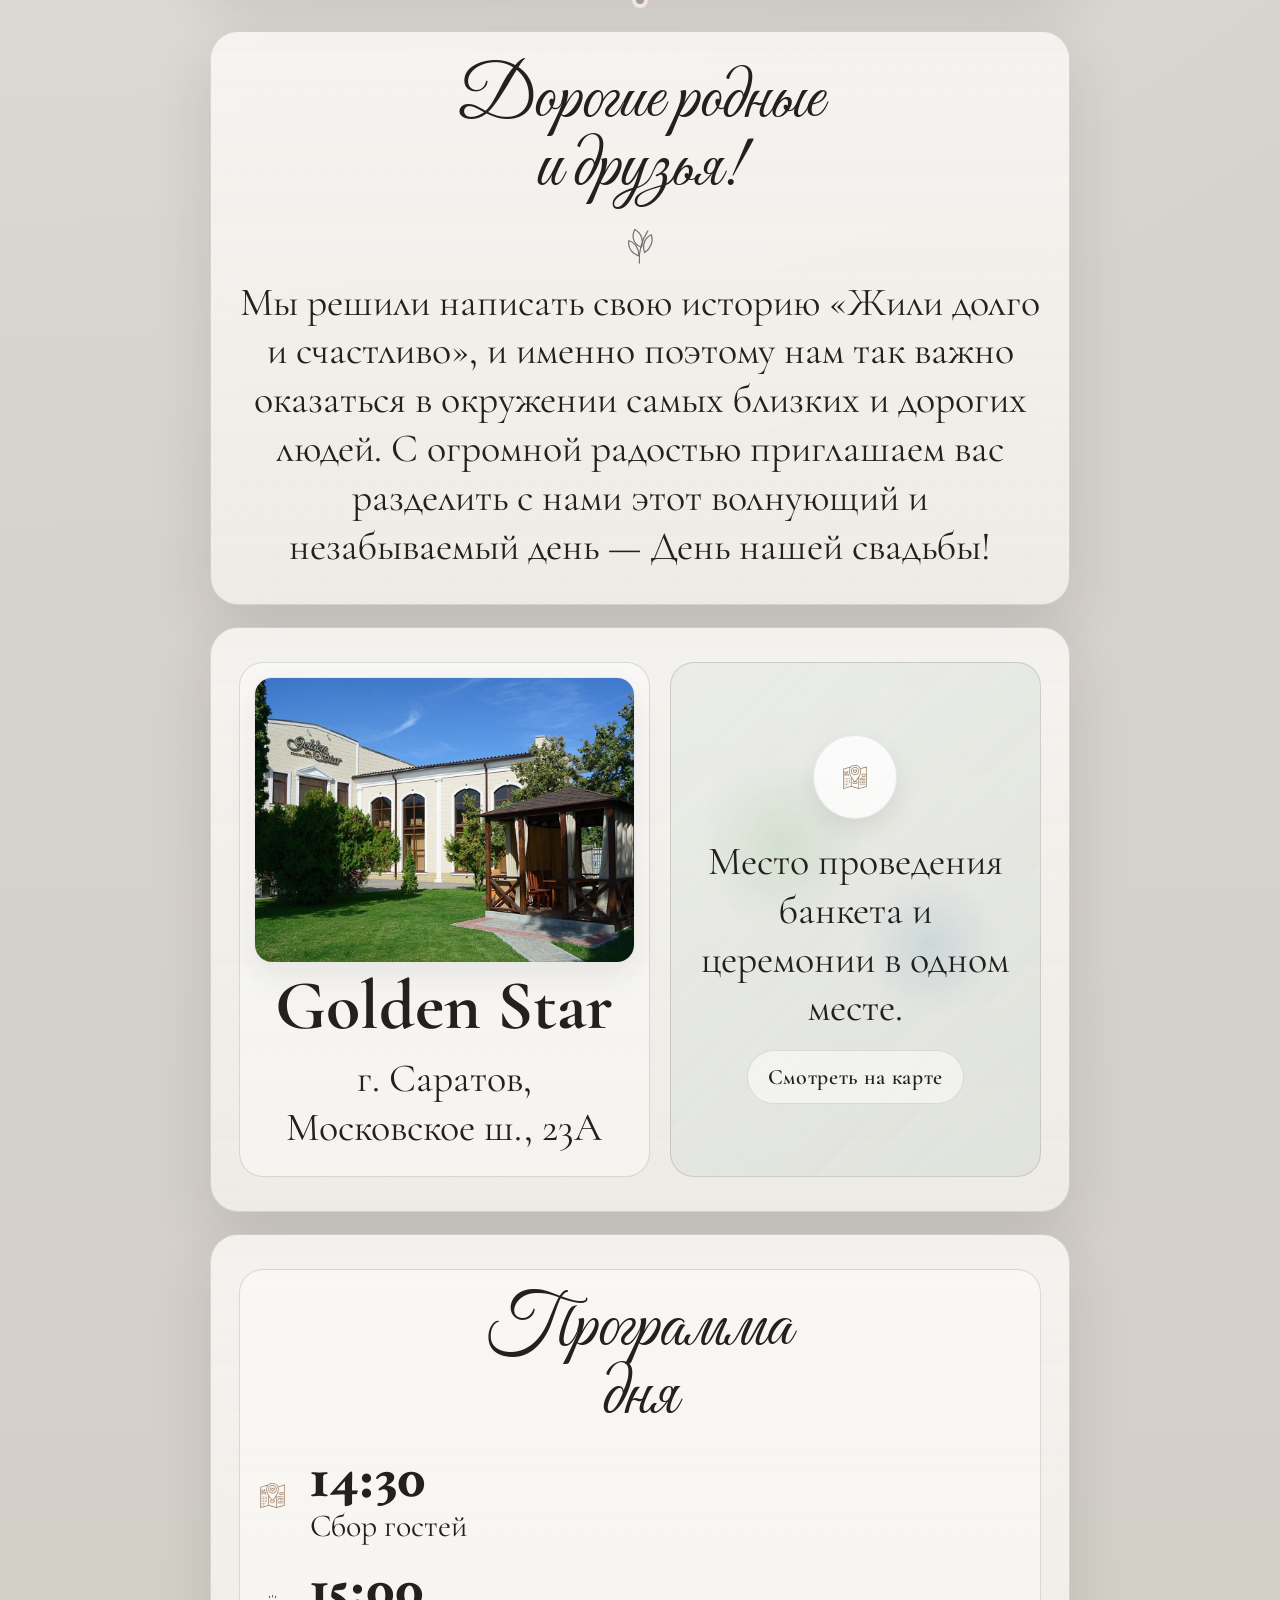
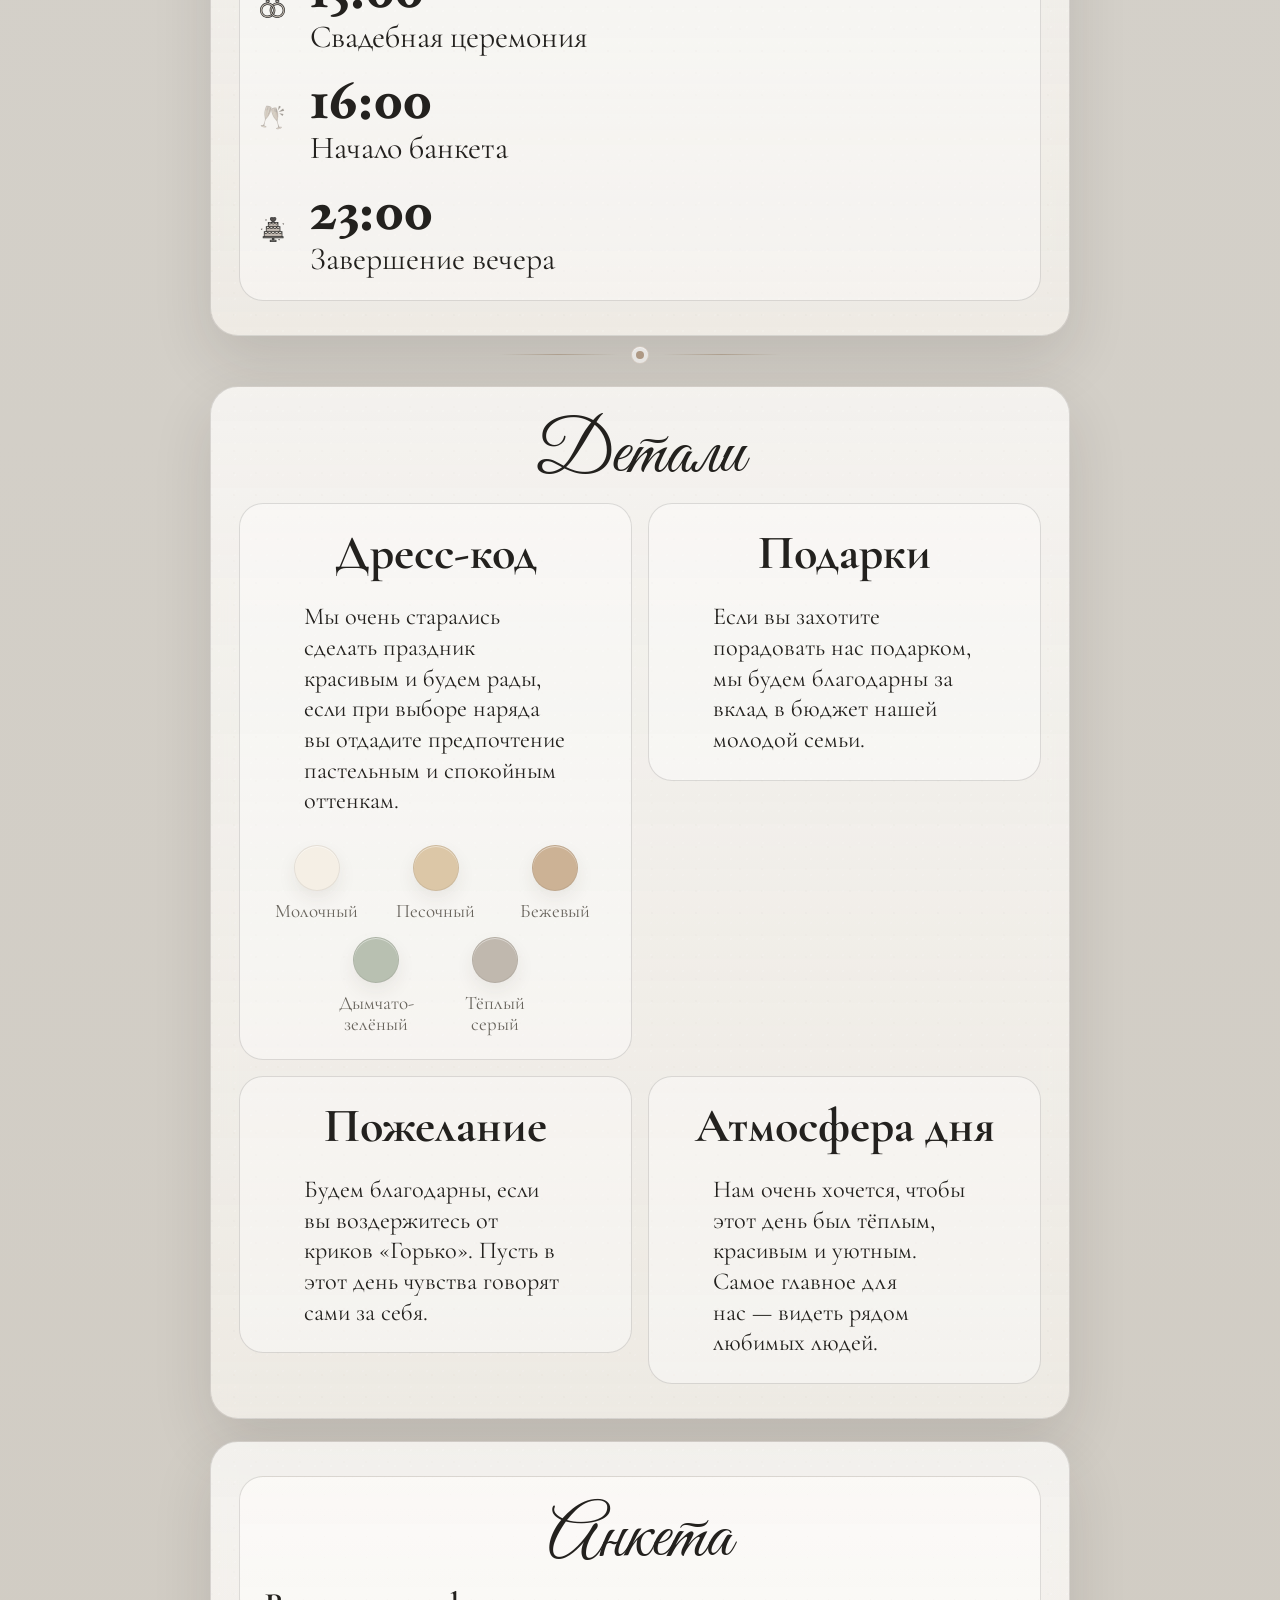
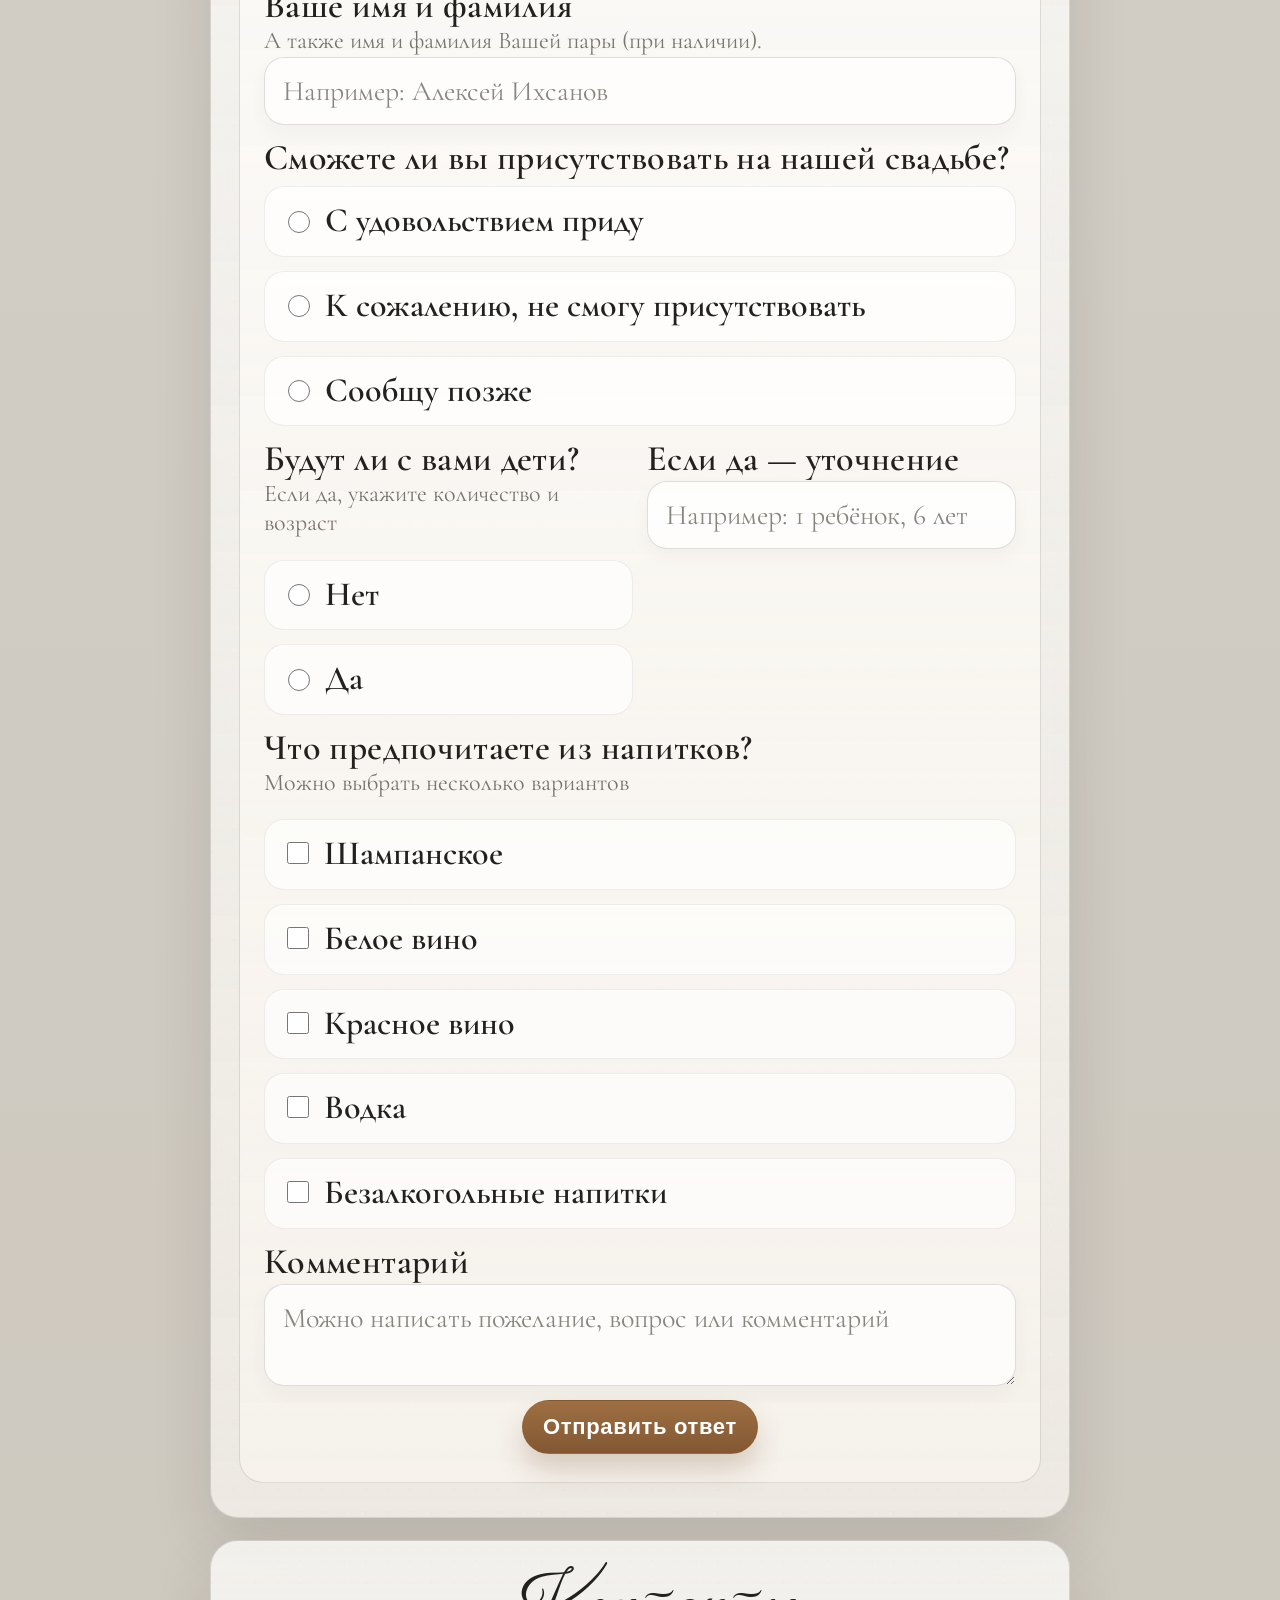
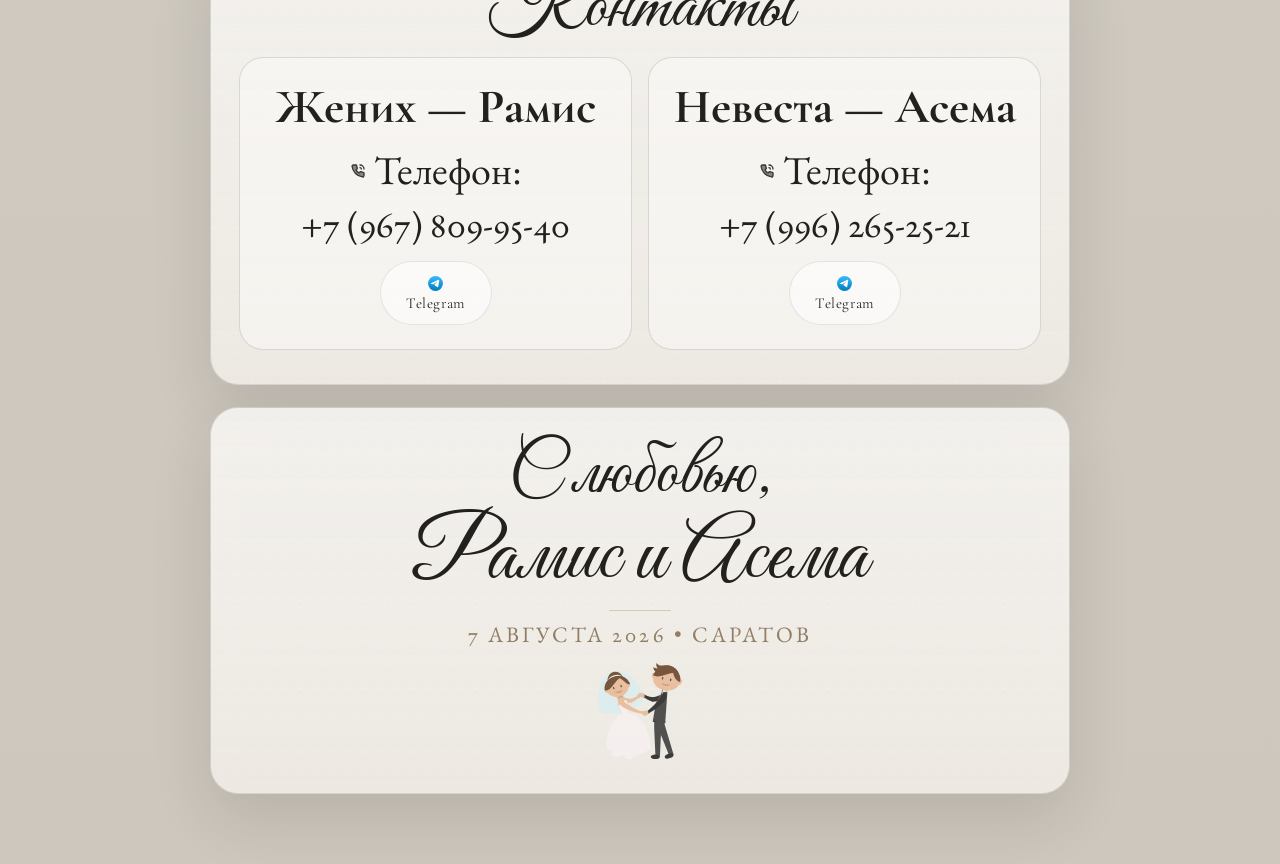
==== commit b8985e31: "правка отступов" ====
--- a/index.html
+++ b/index.html
@@ -274,11 +274,12 @@
     <section class="section reveal">
       <div class="form-card">
         <h2 class="section-title" style="text-align:center;">Анкета</h2>
-        <p class="rsvp-text">Пожалуйста, заполните короткую анкету.</p>
         <form id="rsvp-form">
           <div class="field full">
-            <div class="field-label">Ваше имя и фамилия</div>
-            <div class="hint">А также имя и фамилия Вашей пары (при наличии).</div>
+            <div class="field-copy">
+              <div class="field-label">Ваше имя и фамилия</div>
+              <div class="hint">А также имя и фамилия Вашей пары (при наличии).</div>
+            </div>
             <input id="guestName" name="guestName" type="text" placeholder="Например: Алексей Ихсанов" required />
           </div>
 
--- a/styles.css
+++ b/styles.css
@@ -924,7 +924,12 @@
 
 .field {
   display: grid;
-  gap: 10px;
+  gap: 2px;
+}
+
+.field-copy {
+  display: grid;
+  gap: 0;
 }
 
 form > *,
@@ -945,6 +950,35 @@
   font-weight: 600;
   line-height: 1.08;
   overflow-wrap: anywhere;
+}
+
+legend {
+  display: block;
+  width: 100%;
+  margin: 0;
+  padding: 0;
+}
+
+.field-label,
+legend,
+.hint,
+.field-copy,
+.field > label,
+fieldset > .hint {
+  text-align: left;
+}
+
+.field > .field-copy,
+.field > .field-label,
+.field > .hint,
+fieldset > legend,
+fieldset > .hint {
+  width: 100%;
+  margin-left: 0;
+  padding-left: 0;
+  max-width: none;
+  transform: none;
+  text-indent: 0;
 }
 
 .hint {
@@ -1128,15 +1162,16 @@
 }
 
 .footer-sign .names {
-  margin: 0;
+  display: inline-block;
+  margin: 0 0 -6px;
   font-family: "Great Vibes", cursive;
   font-size: clamp(40px, 8vw, 86px);
-  line-height: 0.95;
+  line-height: 0.9;
   white-space: nowrap;
 }
 
 .footer-sign__stamp {
-  margin: 14px auto 0;
+  margin: 6px auto 0;
   max-width: max-content;
   padding-top: 14px;
   font-family: var(--numeric-font);
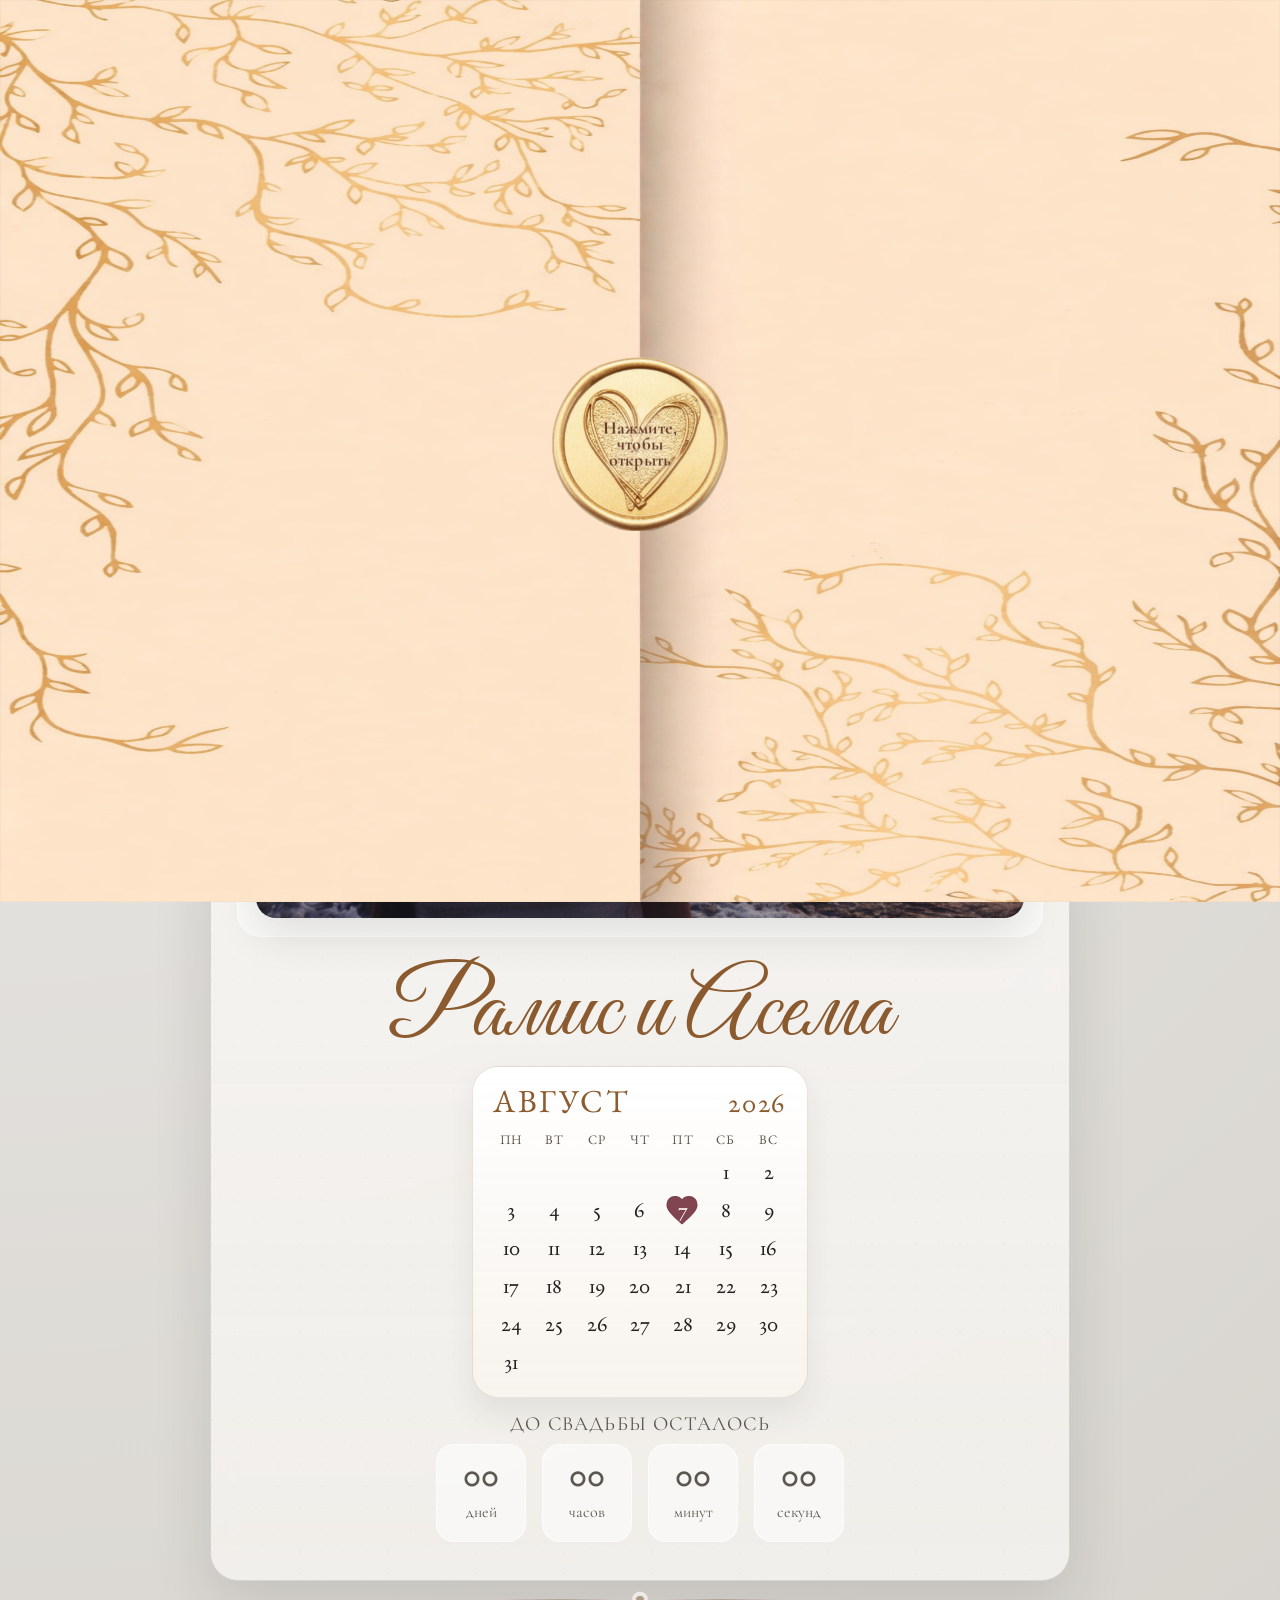
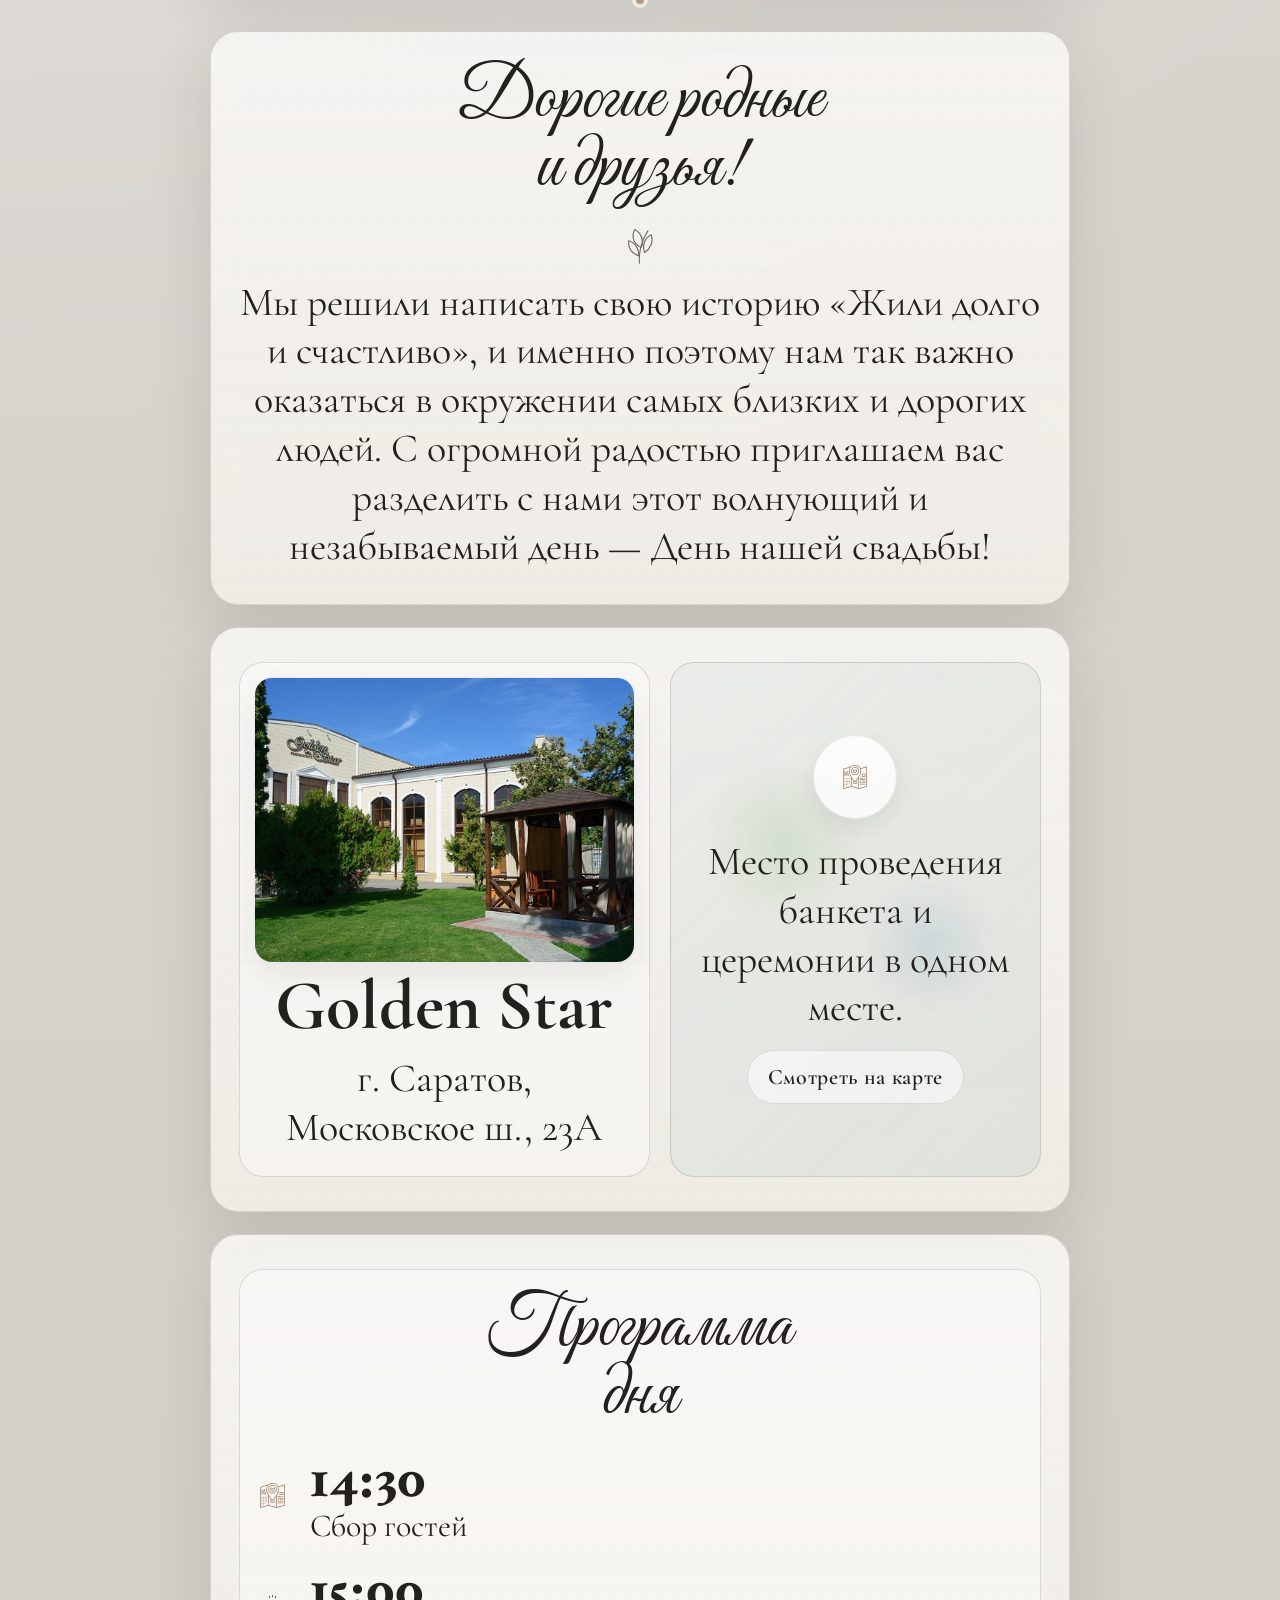
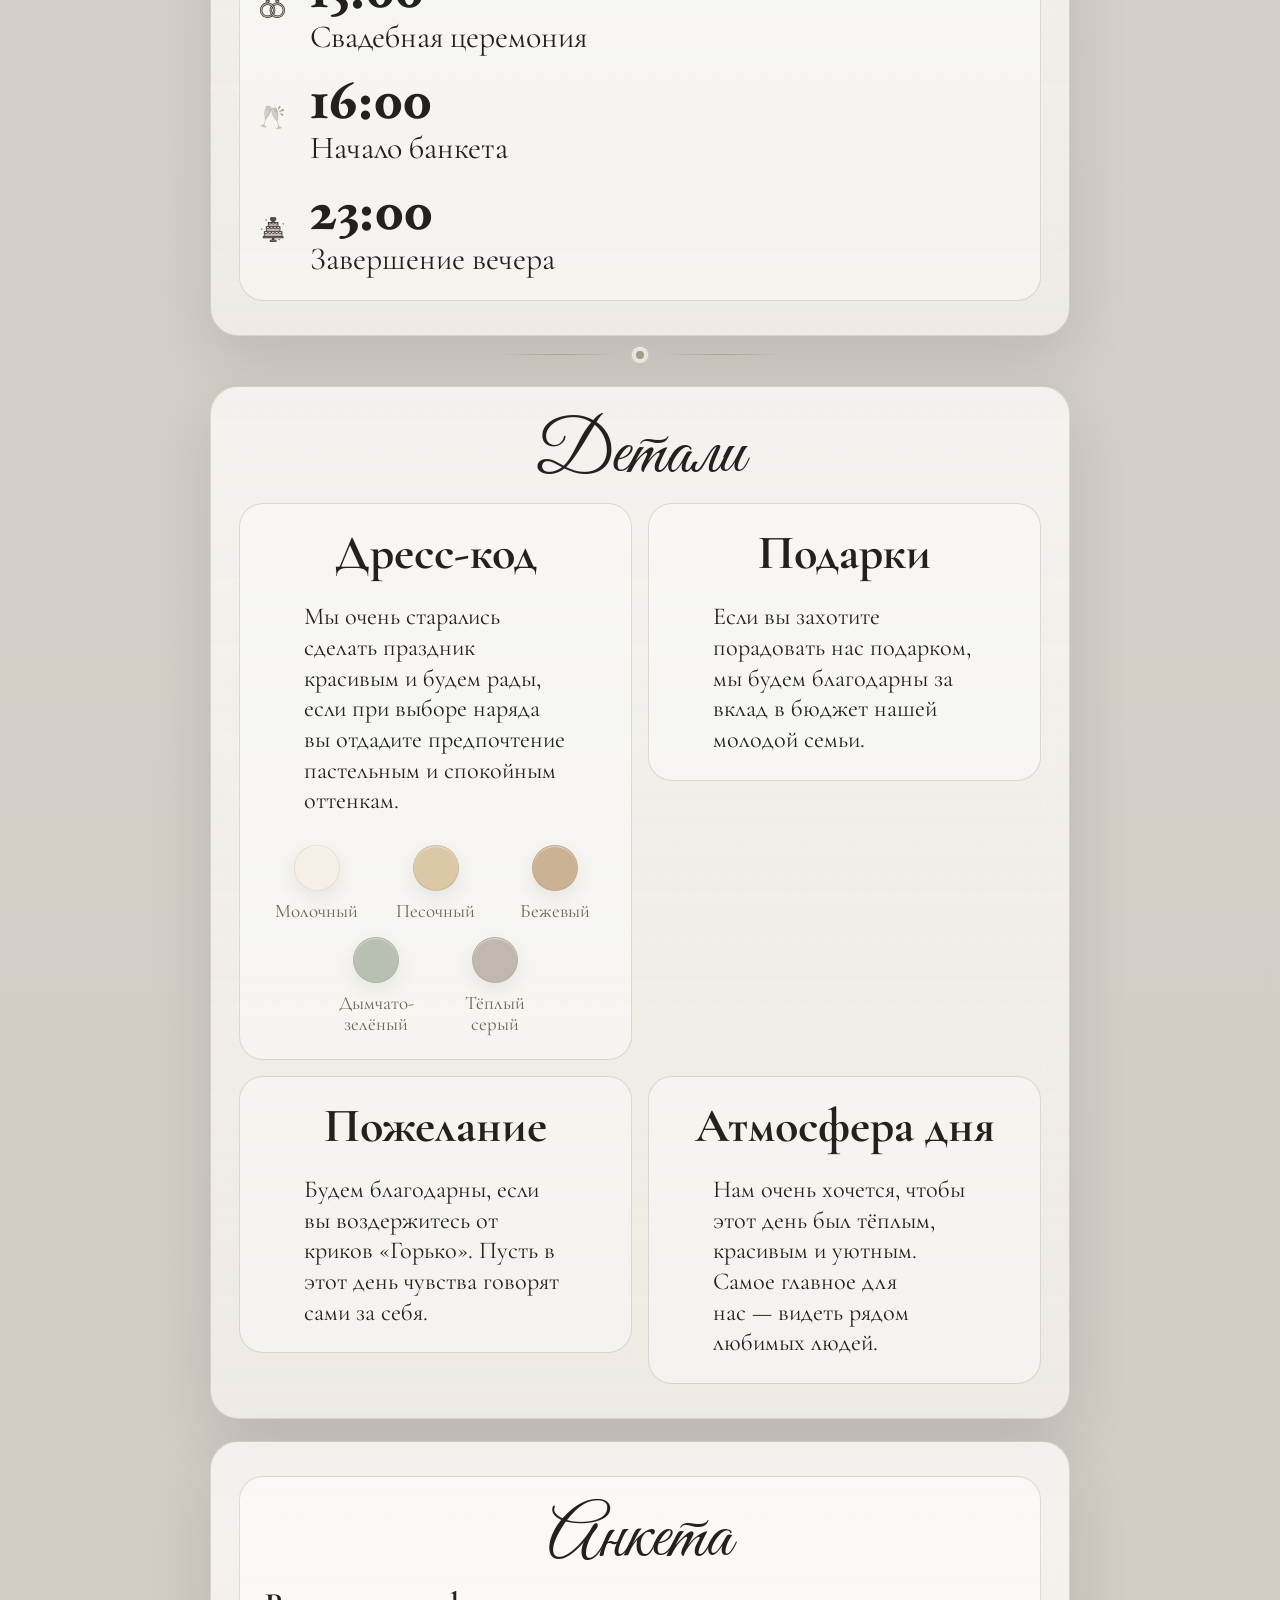
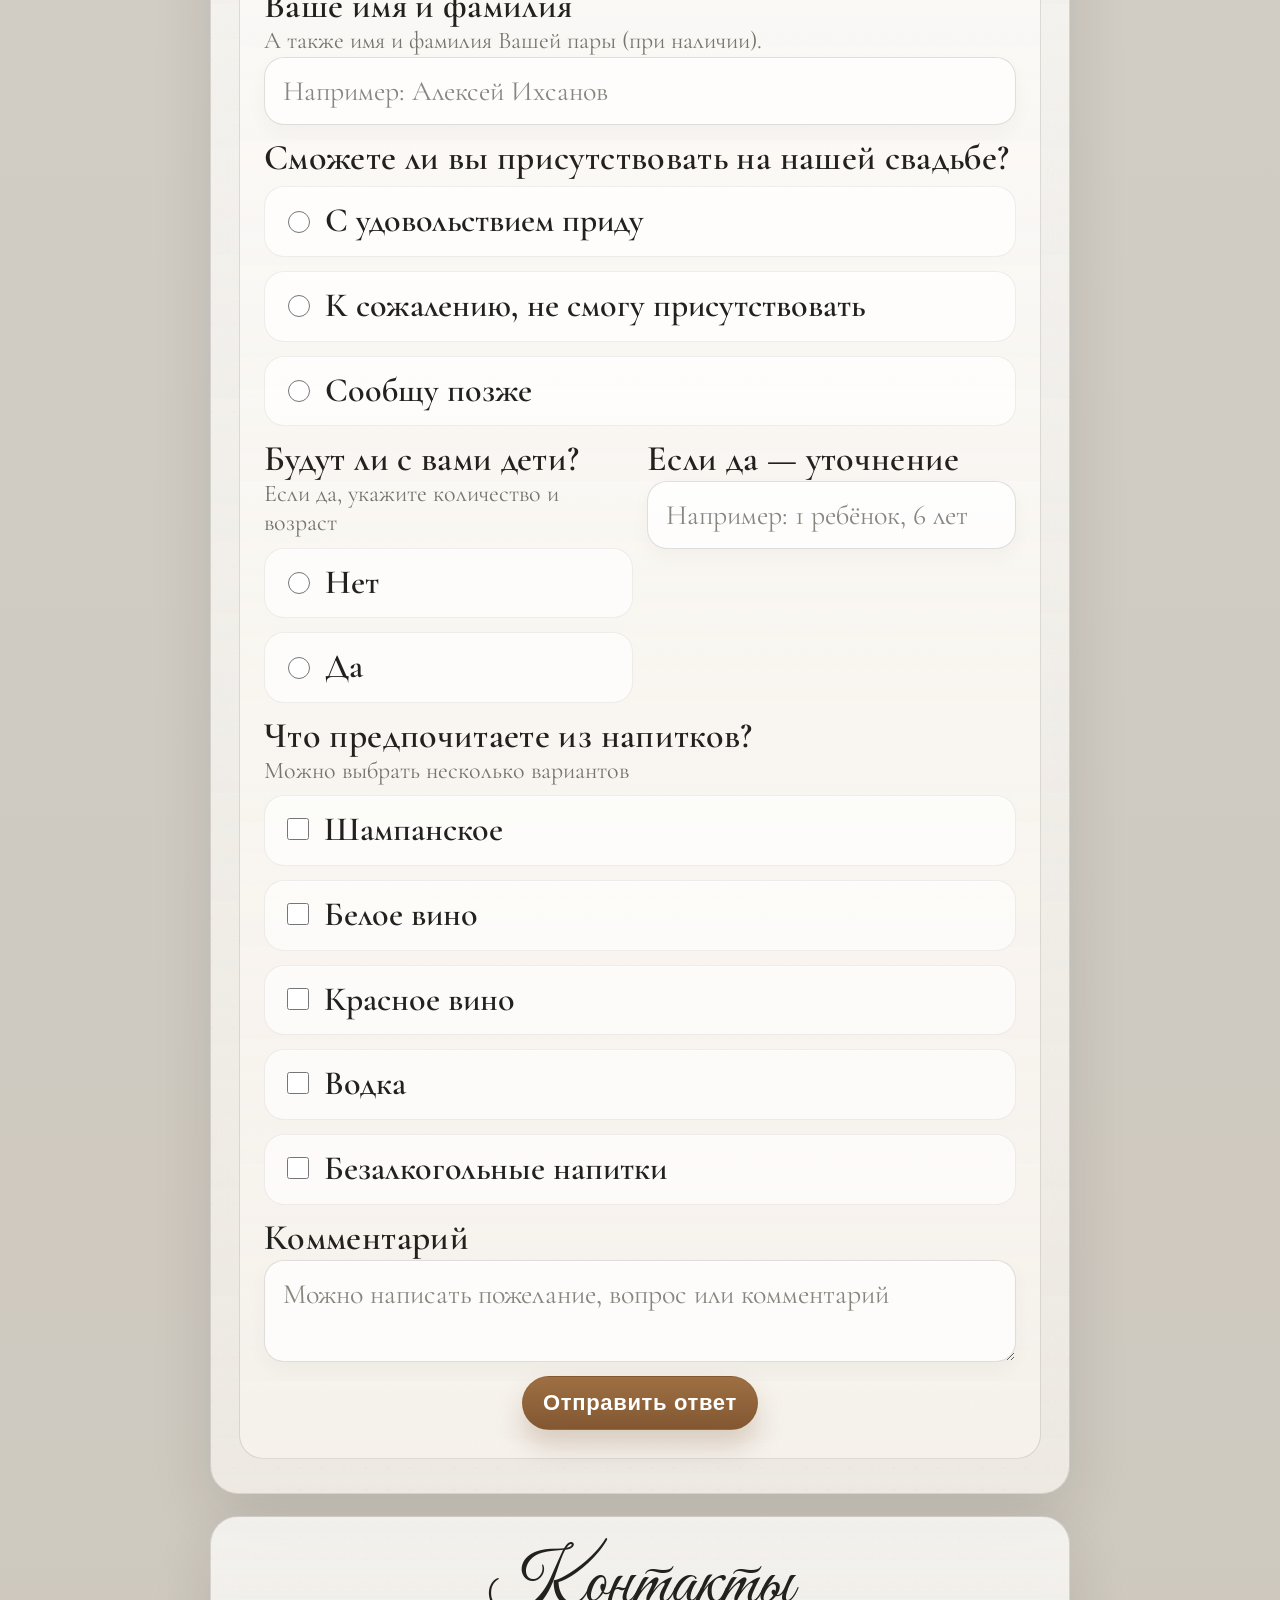
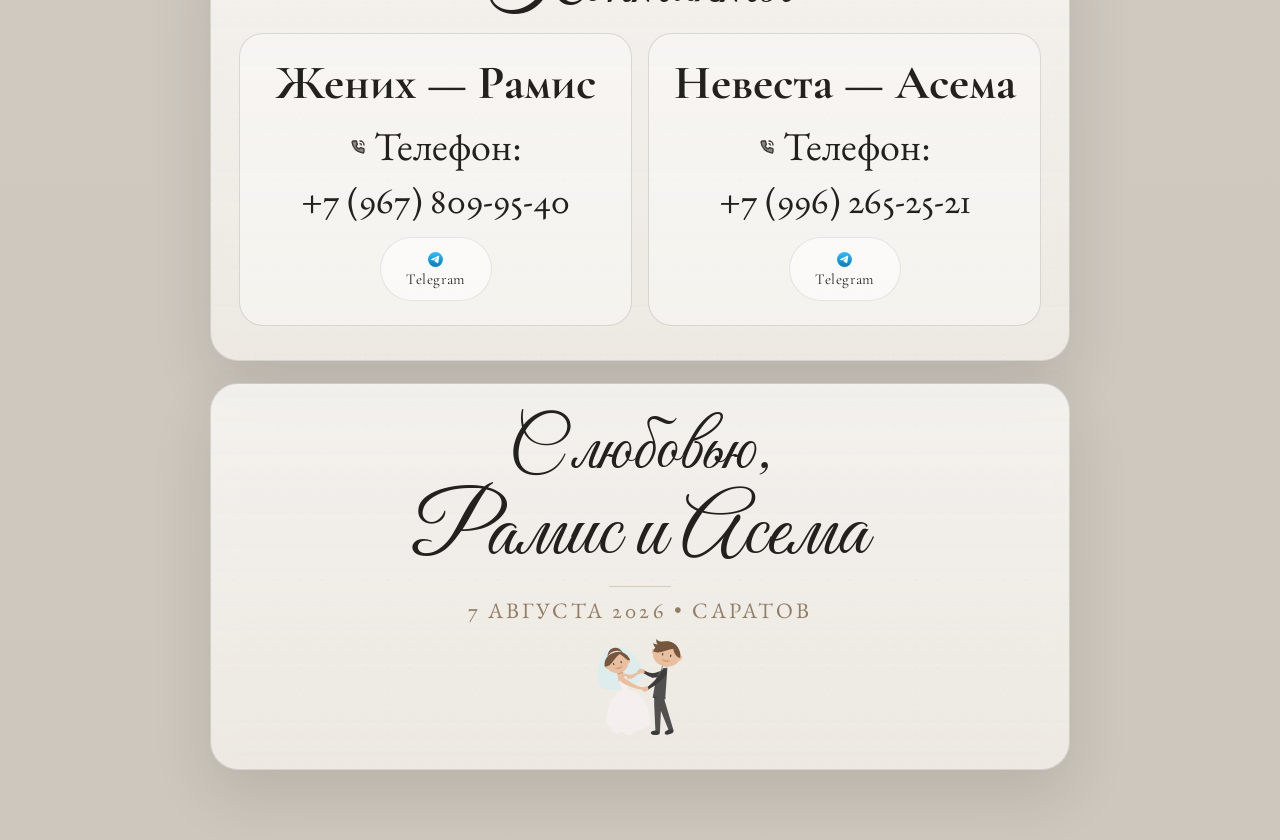
==== commit d8700a75: "вроде пока конец" ====
--- a/index.html
+++ b/index.html
@@ -275,7 +275,7 @@
       <div class="form-card">
         <h2 class="section-title" style="text-align:center;">Анкета</h2>
         <form id="rsvp-form">
-          <div class="field full">
+          <div class="field field--copy full">
             <div class="field-copy">
               <div class="field-label">Ваше имя и фамилия</div>
               <div class="hint">А также имя и фамилия Вашей пары (при наличии).</div>
@@ -292,7 +292,7 @@
             </div>
           </fieldset>
 
-          <fieldset id="childrenFieldset" class="conditional-block">
+          <fieldset id="childrenFieldset" class="conditional-block fieldset-copy">
             <legend>Будут ли с вами дети?</legend>
             <div class="hint">Если да, укажите количество и возраст</div>
             <div class="options">
@@ -306,7 +306,7 @@
             <input id="childrenNote" name="childrenNote" type="text" placeholder="Например: 1 ребёнок, 6 лет" />
           </div>
 
-          <fieldset id="drinksFieldset" class="full conditional-block">
+          <fieldset id="drinksFieldset" class="full conditional-block fieldset-copy">
             <legend>Что предпочитаете из напитков?</legend>
             <div class="hint">Можно выбрать несколько вариантов</div>
             <div class="options">
--- a/styles.css
+++ b/styles.css
@@ -927,6 +927,10 @@
   gap: 2px;
 }
 
+.field--copy {
+  gap: 2px;
+}
+
 .field-copy {
   display: grid;
   gap: 0;
@@ -1075,6 +1079,10 @@
   border: 0;
   display: grid;
   gap: 14px;
+}
+
+.fieldset-copy {
+  gap: 2px;
 }
 
 .options {
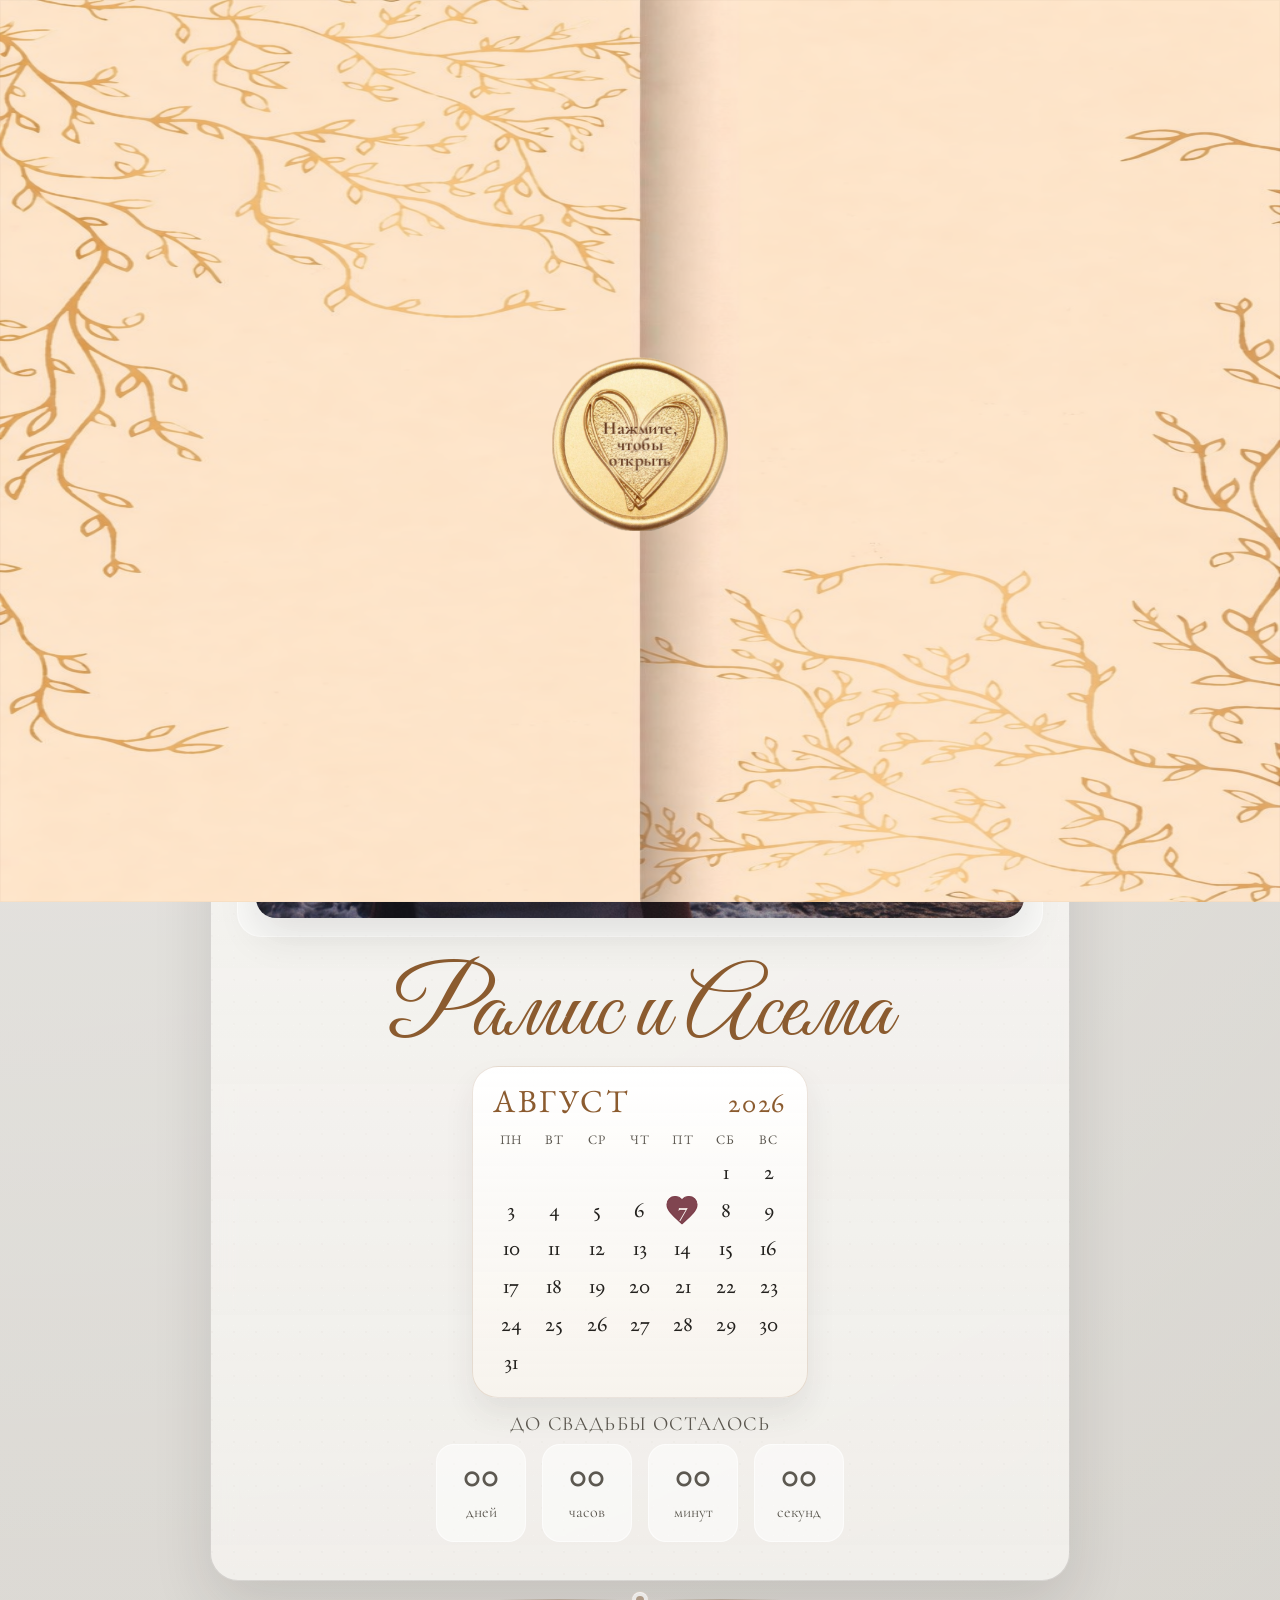
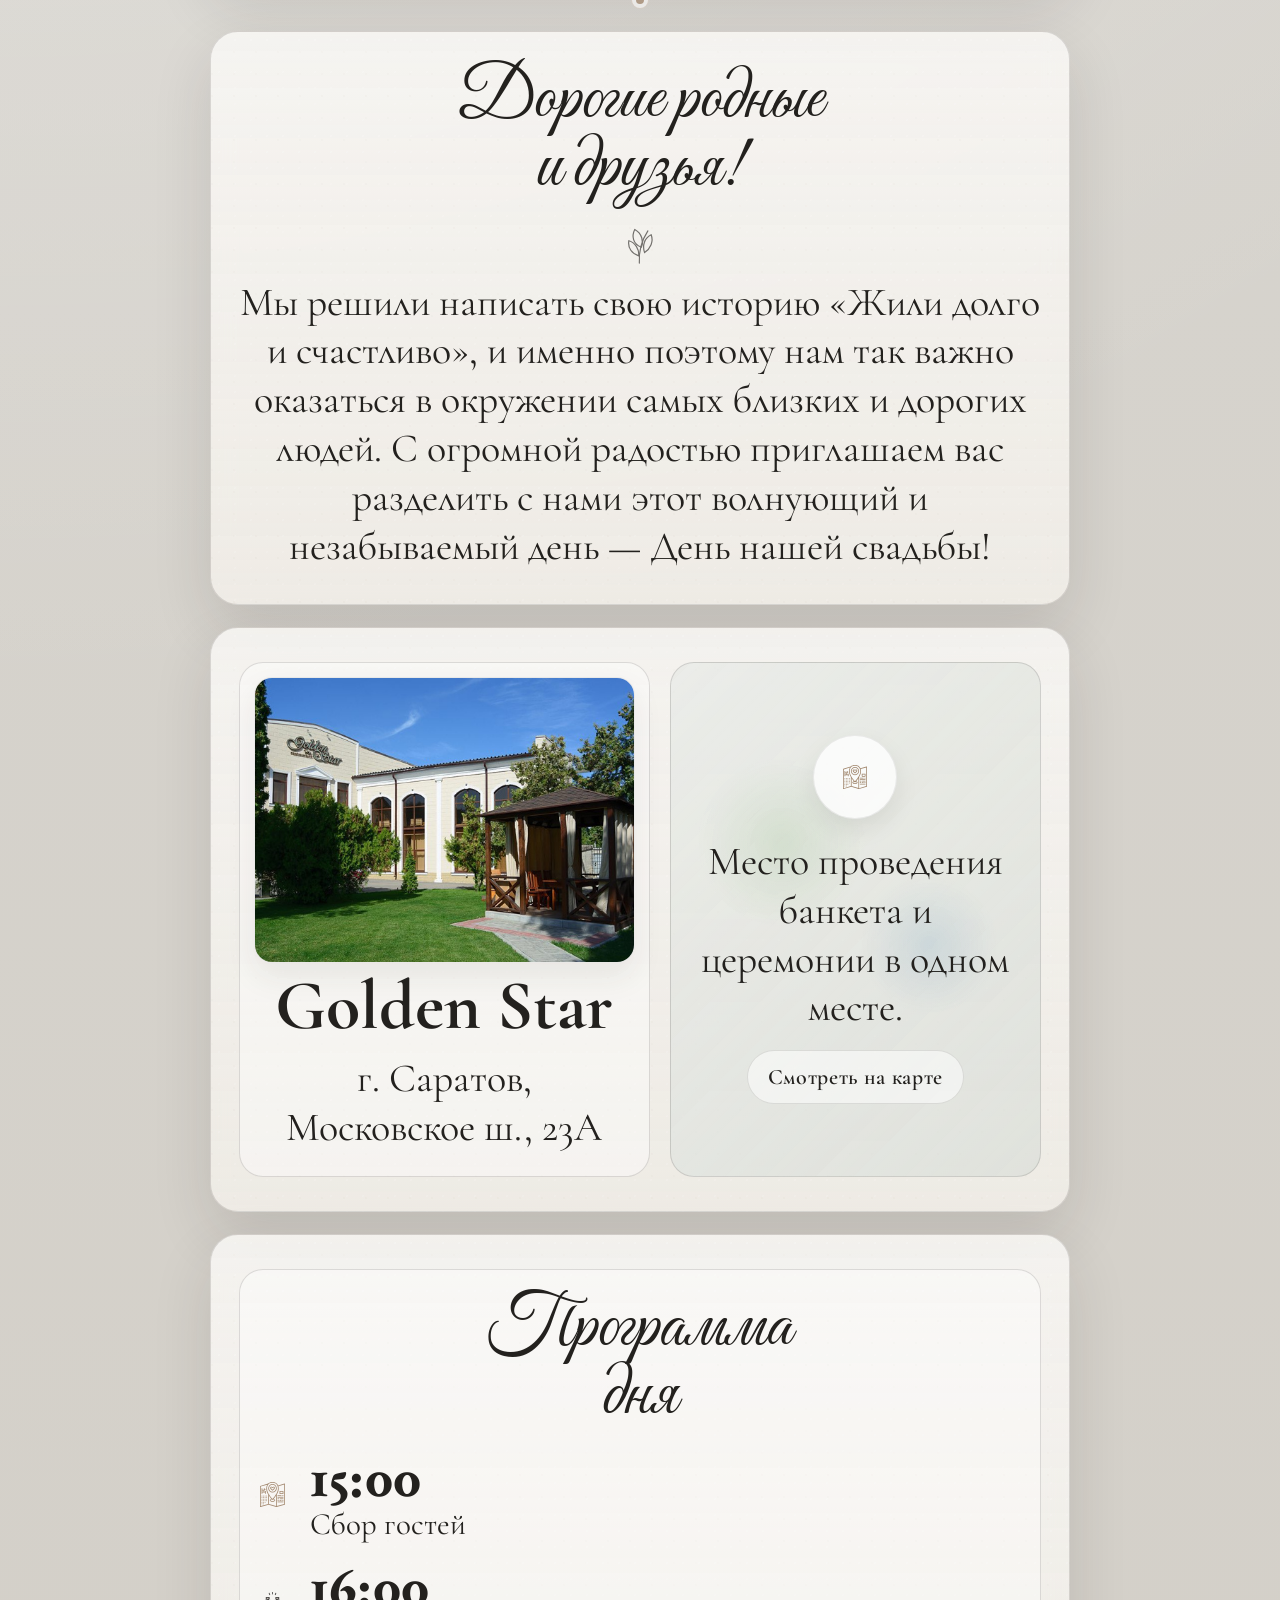
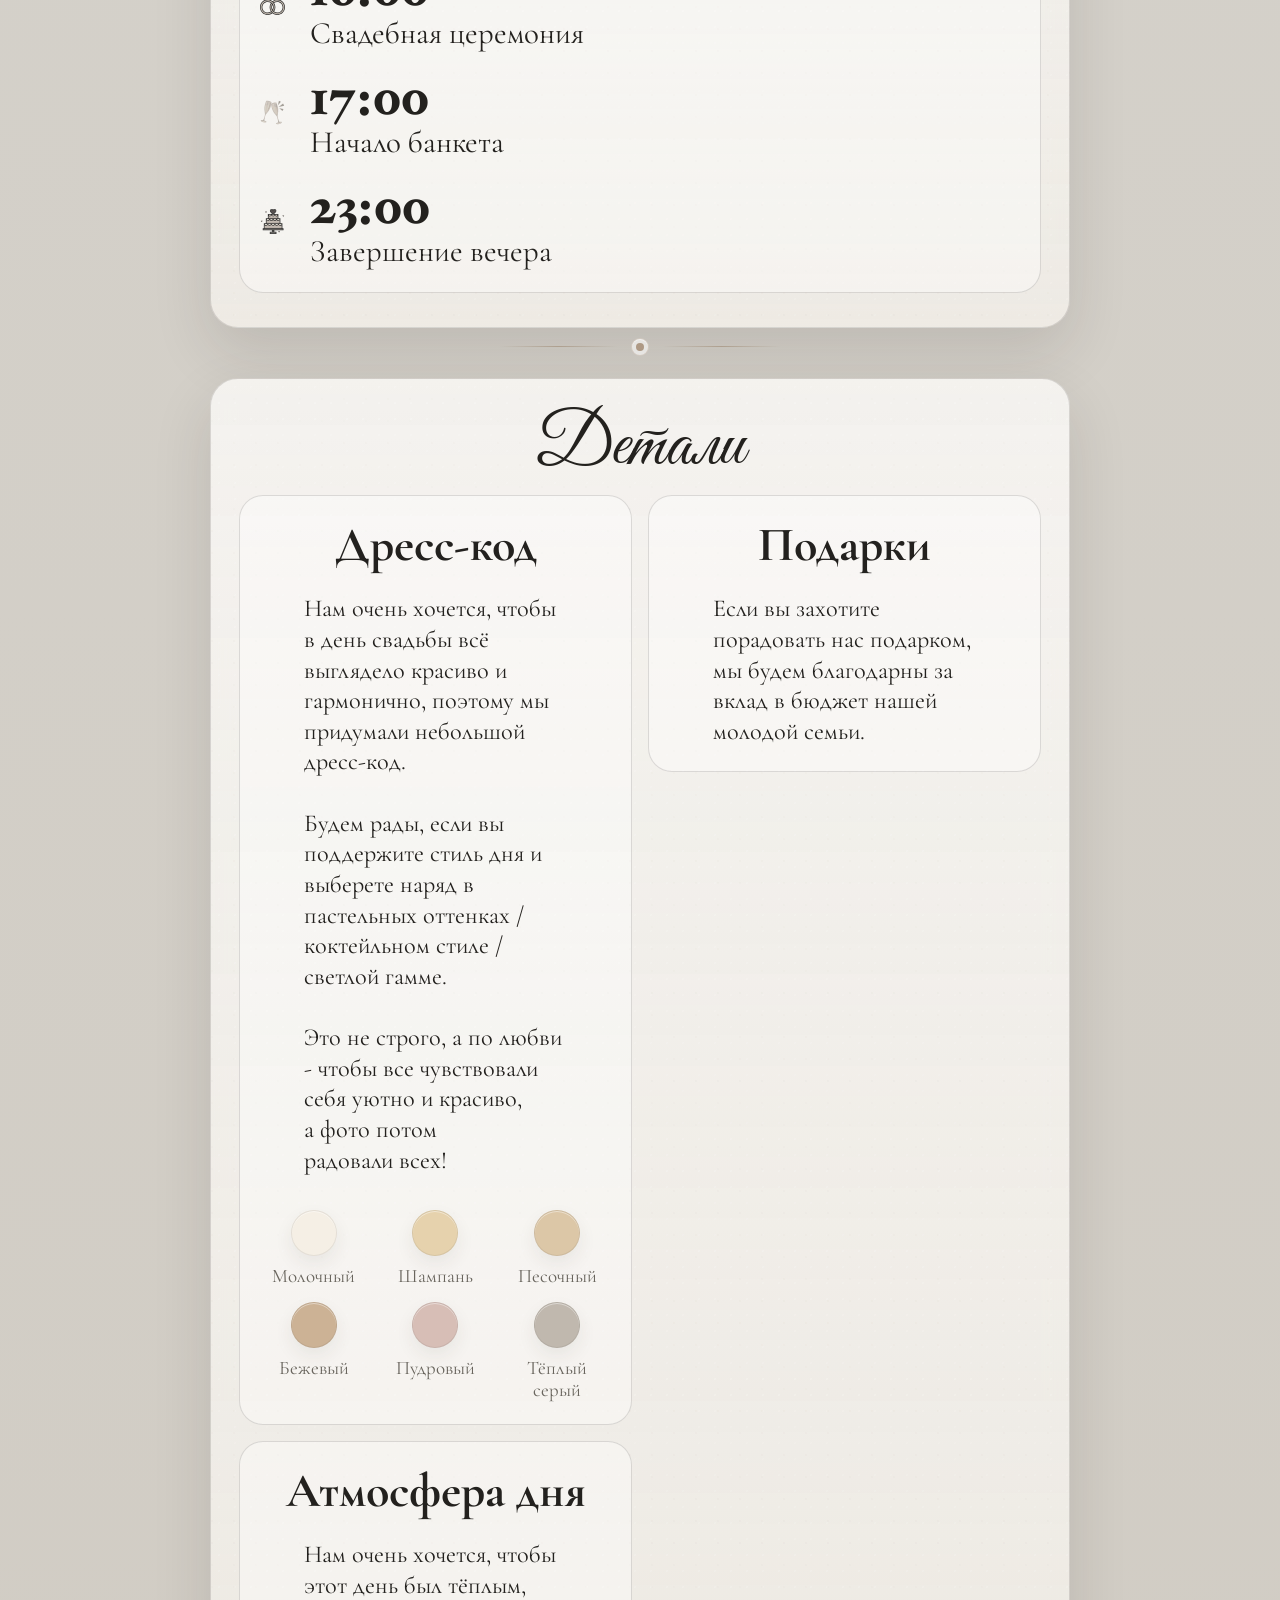
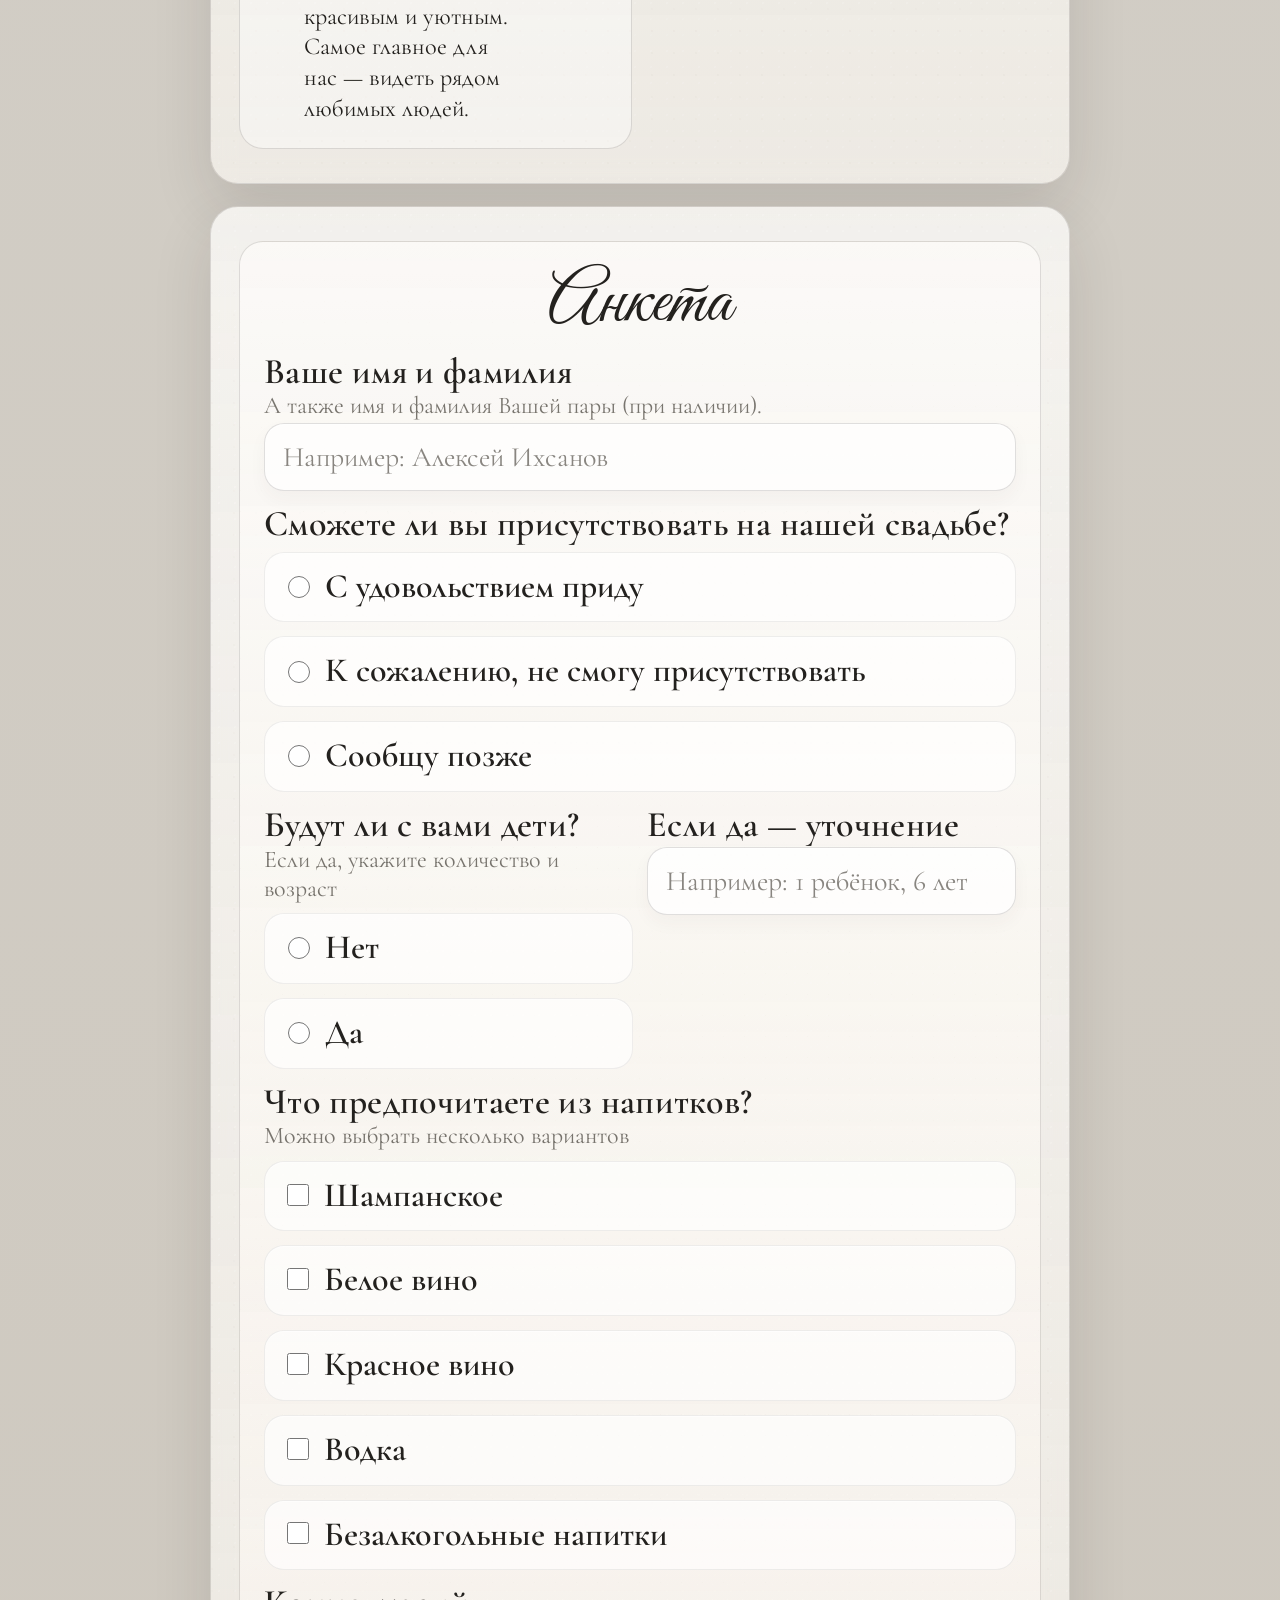
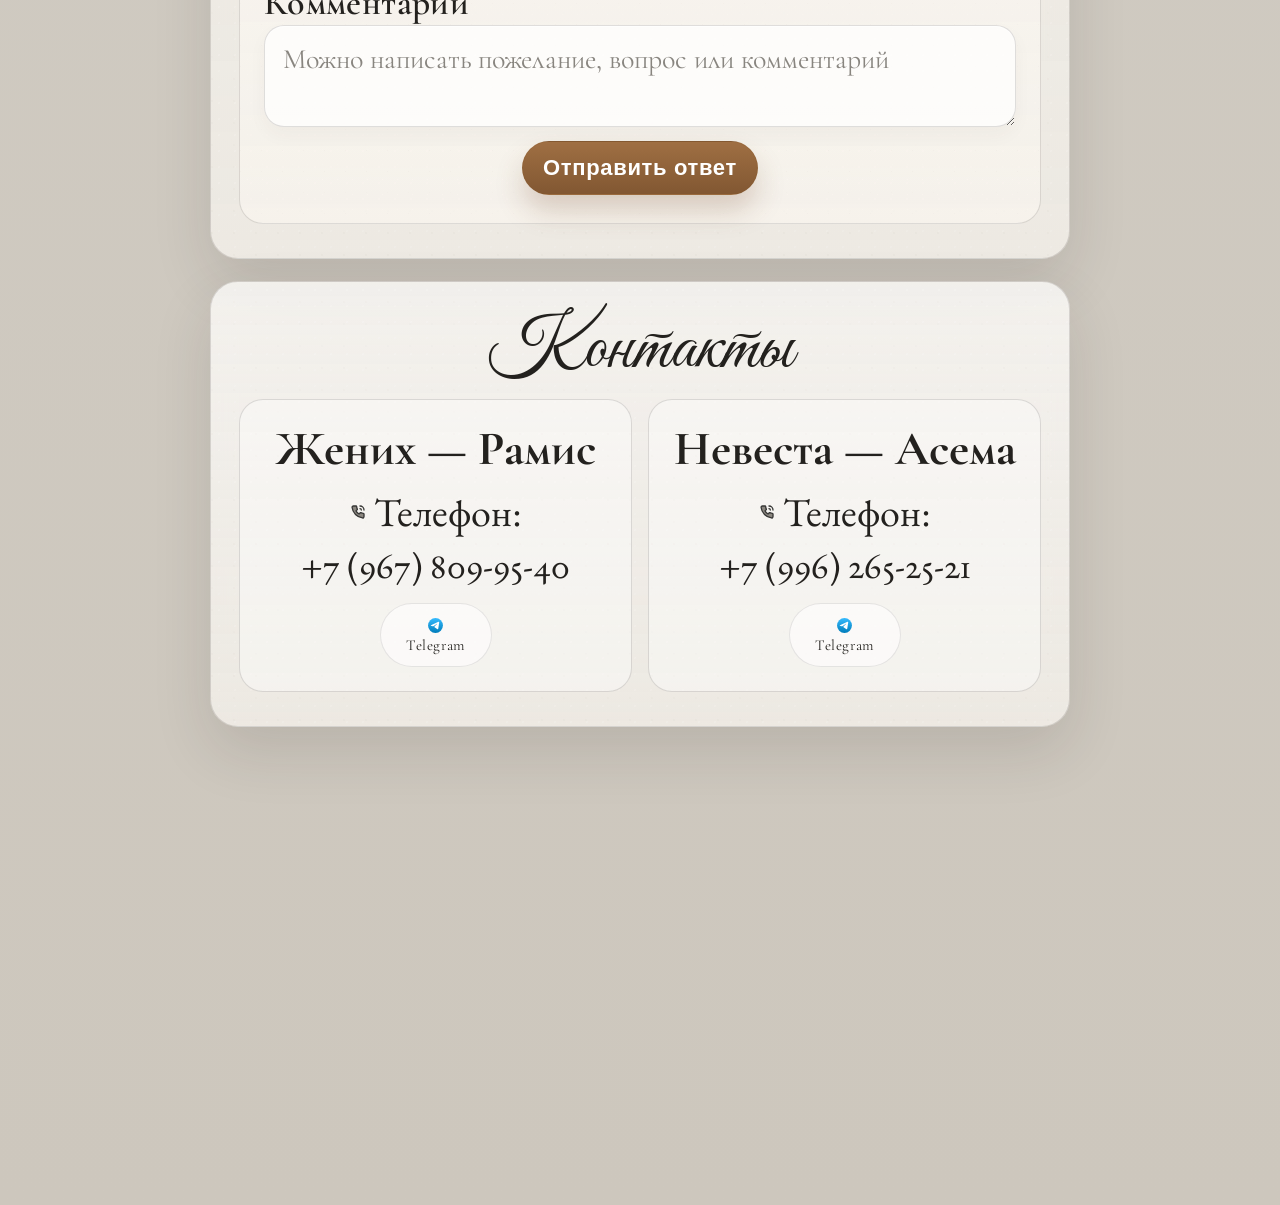
==== commit 12f5ed9f: "добавил корректировки" ====
--- a/index.html
+++ b/index.html
@@ -203,15 +203,15 @@
         <div class="program-list">
           <div class="program-item">
             <span class="icon-mark program-icon" aria-hidden="true" style="--icon-url: url('assets/icons/program/location-venue.svg');"></span>
-            <div><strong>14:30</strong><span>Сбор гостей</span></div>
+            <div><strong>15:00</strong><span>Сбор гостей</span></div>
           </div>
           <div class="program-item">
             <img class="program-icon program-icon--detailed" src="assets/icons/program/wedding-rings.svg" alt="" aria-hidden="true" />
-            <div><strong>15:00</strong><span>Свадебная церемония</span></div>
+            <div><strong>16:00</strong><span>Свадебная церемония</span></div>
           </div>
           <div class="program-item">
             <img class="program-icon program-icon--detailed" src="assets/icons/program/banquet-glasses.svg" alt="" aria-hidden="true" />
-            <div><strong>16:00</strong><span>Начало банкета</span></div>
+            <div><strong>17:00</strong><span>Начало банкета</span></div>
           </div>
           <div class="program-item">
             <img class="program-icon program-icon--detailed" src="assets/icons/program/evening-cake.svg" alt="" aria-hidden="true" />
@@ -232,13 +232,17 @@
       <div class="details-grid">
         <article class="detail-card detail-card--dress-code">
           <h3>Дресс-код</h3>
-          <p>Мы очень старались сделать праздник красивым и будем рады, если при выборе наряда вы отдадите предпочтение пастельным и спокойным оттенкам.</p>
+          <p>Нам очень хочется, чтобы в день свадьбы всё выглядело красиво и гармонично, поэтому мы придумали небольшой дресс-код.<br><br>Будем рады, если вы поддержите стиль дня и выберете наряд в пастельных оттенках / коктейльном стиле / светлой гамме.<br><br>Это не строго, а по любви - чтобы все чувствовали себя уютно и красиво, а фото потом радовали всех!</p>
           <div class="dress-code-palette" aria-label="Рекомендуемая палитра дресс-кода">
             <div class="dress-swatch">
               <span class="dress-swatch__dot is-milk"></span>
               <span class="dress-swatch__label">Молочный</span>
             </div>
             <div class="dress-swatch">
+              <span class="dress-swatch__dot is-champagne"></span>
+              <span class="dress-swatch__label">Шампань</span>
+            </div>
+            <div class="dress-swatch">
               <span class="dress-swatch__dot is-sand"></span>
               <span class="dress-swatch__label">Песочный</span>
             </div>
@@ -247,8 +251,8 @@
               <span class="dress-swatch__label">Бежевый</span>
             </div>
             <div class="dress-swatch">
-              <span class="dress-swatch__dot is-sage"></span>
-              <span class="dress-swatch__label">Дымчато-зелёный</span>
+              <span class="dress-swatch__dot is-blush"></span>
+              <span class="dress-swatch__label">Пудровый</span>
             </div>
             <div class="dress-swatch">
               <span class="dress-swatch__dot is-warm-gray"></span>
@@ -259,10 +263,6 @@
         <article class="detail-card">
           <h3>Подарки</h3>
           <p>Если вы захотите порадовать нас подарком, мы будем благодарны за вклад в бюджет нашей молодой семьи.</p>
-        </article>
-        <article class="detail-card">
-          <h3>Пожелание</h3>
-          <p>Будем благодарны, если вы воздержитесь от криков «Горько». Пусть в этот день чувства говорят сами за себя.</p>
         </article>
         <article class="detail-card">
           <h3>Атмосфера дня</h3>
@@ -290,6 +290,7 @@
               <label class="option"><input type="radio" name="attendance" value="К сожалению, не смогу присутствовать" /><span>К сожалению, не смогу присутствовать</span></label>
               <label class="option"><input type="radio" name="attendance" value="Сообщу позже" /><span>Сообщу позже</span></label>
             </div>
+            <div id="attendanceLaterHint" class="hint attendance-later-hint" hidden>Дайте, пожалуйста, свой ответ до 01.07.2026</div>
           </fieldset>
 
           <fieldset id="childrenFieldset" class="conditional-block fieldset-copy">
--- a/styles.css
+++ b/styles.css
@@ -733,7 +733,7 @@
 .program-item strong {
   display: block;
   font-family: var(--numeric-font);
-  font-size: clamp(40px, 7vw, 56px);
+  font-size: clamp(39px, 6.8vw, 55px);
   margin-bottom: 4px;
   line-height: 1;
   font-variant-numeric: oldstyle-nums proportional-nums;
@@ -742,7 +742,7 @@
 
 .program-item span {
   display: block;
-  font-size: clamp(22px, 4.2vw, 32px);
+  font-size: clamp(21px, 4.1vw, 31px);
   line-height: 1.04;
 }
 
@@ -804,15 +804,15 @@
 }
 
 .detail-card--dress-code p {
-  margin-bottom: 2px;
+  margin-bottom: 6px;
 }
 
 .dress-code-palette {
   display: grid;
-  grid-template-columns: repeat(6, minmax(0, 1fr));
-  gap: 16px 6px;
+  grid-template-columns: repeat(3, minmax(0, 1fr));
+  gap: 16px 14px;
   align-items: start;
-  margin-top: 10px;
+  margin-top: 12px;
 }
 
 .dress-swatch {
@@ -834,9 +834,10 @@
 }
 
 .dress-swatch__dot.is-milk { background: #f5efe5; }
+.dress-swatch__dot.is-champagne { background: #e6d2ad; }
 .dress-swatch__dot.is-sand { background: #dcc7a7; }
 .dress-swatch__dot.is-beige { background: #ccb295; }
-.dress-swatch__dot.is-sage { background: #b8c0b1; }
+.dress-swatch__dot.is-blush { background: #d7beb6; }
 .dress-swatch__dot.is-warm-gray { background: #c0b8ae; }
 
 .dress-swatch__label {
@@ -846,12 +847,6 @@
   color: rgba(92, 88, 80, 0.92);
   max-width: 10ch;
 }
-
-.dress-swatch:nth-child(1) { grid-column: 1 / span 2; }
-.dress-swatch:nth-child(2) { grid-column: 3 / span 2; }
-.dress-swatch:nth-child(3) { grid-column: 5 / span 2; }
-.dress-swatch:nth-child(4) { grid-column: 2 / span 2; }
-.dress-swatch:nth-child(5) { grid-column: 4 / span 2; }
 
 .contact-card a,
 .contact-line {
@@ -991,6 +986,17 @@
   font-size: clamp(20px, 3.9vw, 28px);
   line-height: 1.22;
   overflow-wrap: anywhere;
+}
+
+.attendance-later-hint {
+  margin-top: -12px;
+  font-size: clamp(19px, 3.7vw, 27px);
+  font-weight: 700;
+  color: rgba(82, 65, 48, 0.92);
+}
+
+.attendance-later-hint[hidden] {
+  display: none !important;
 }
 
 .form-card {
@@ -1345,8 +1351,8 @@
   }
 
   .dress-code-palette {
-    grid-template-columns: repeat(6, minmax(0, 1fr));
-    gap: 14px 4px;
+    grid-template-columns: repeat(3, minmax(0, 1fr));
+    gap: 14px 10px;
     margin-top: 8px;
   }
 
@@ -1579,8 +1585,8 @@
   }
 
   .dress-code-palette {
-    grid-template-columns: repeat(6, minmax(0, 1fr));
-    gap: 12px 4px;
+    grid-template-columns: repeat(3, minmax(0, 1fr));
+    gap: 12px 8px;
   }
 
   .dress-swatch__dot {
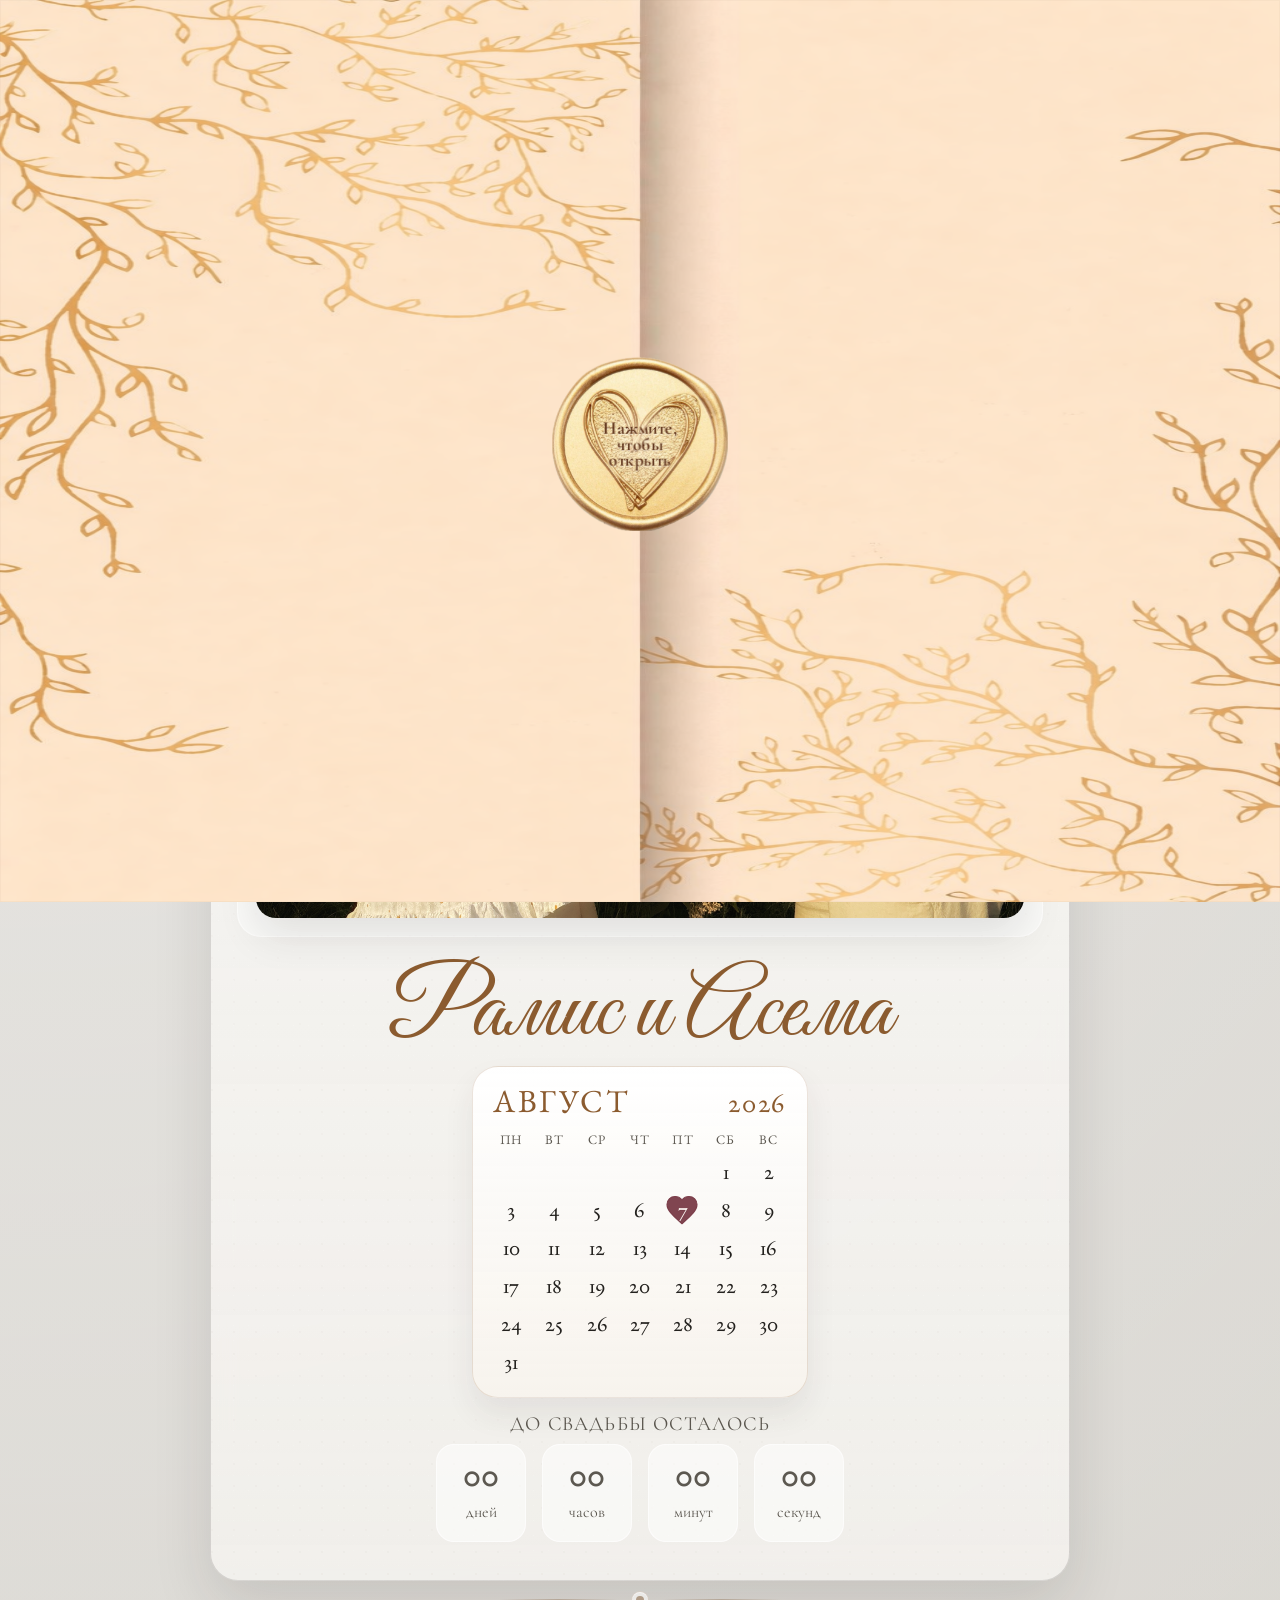
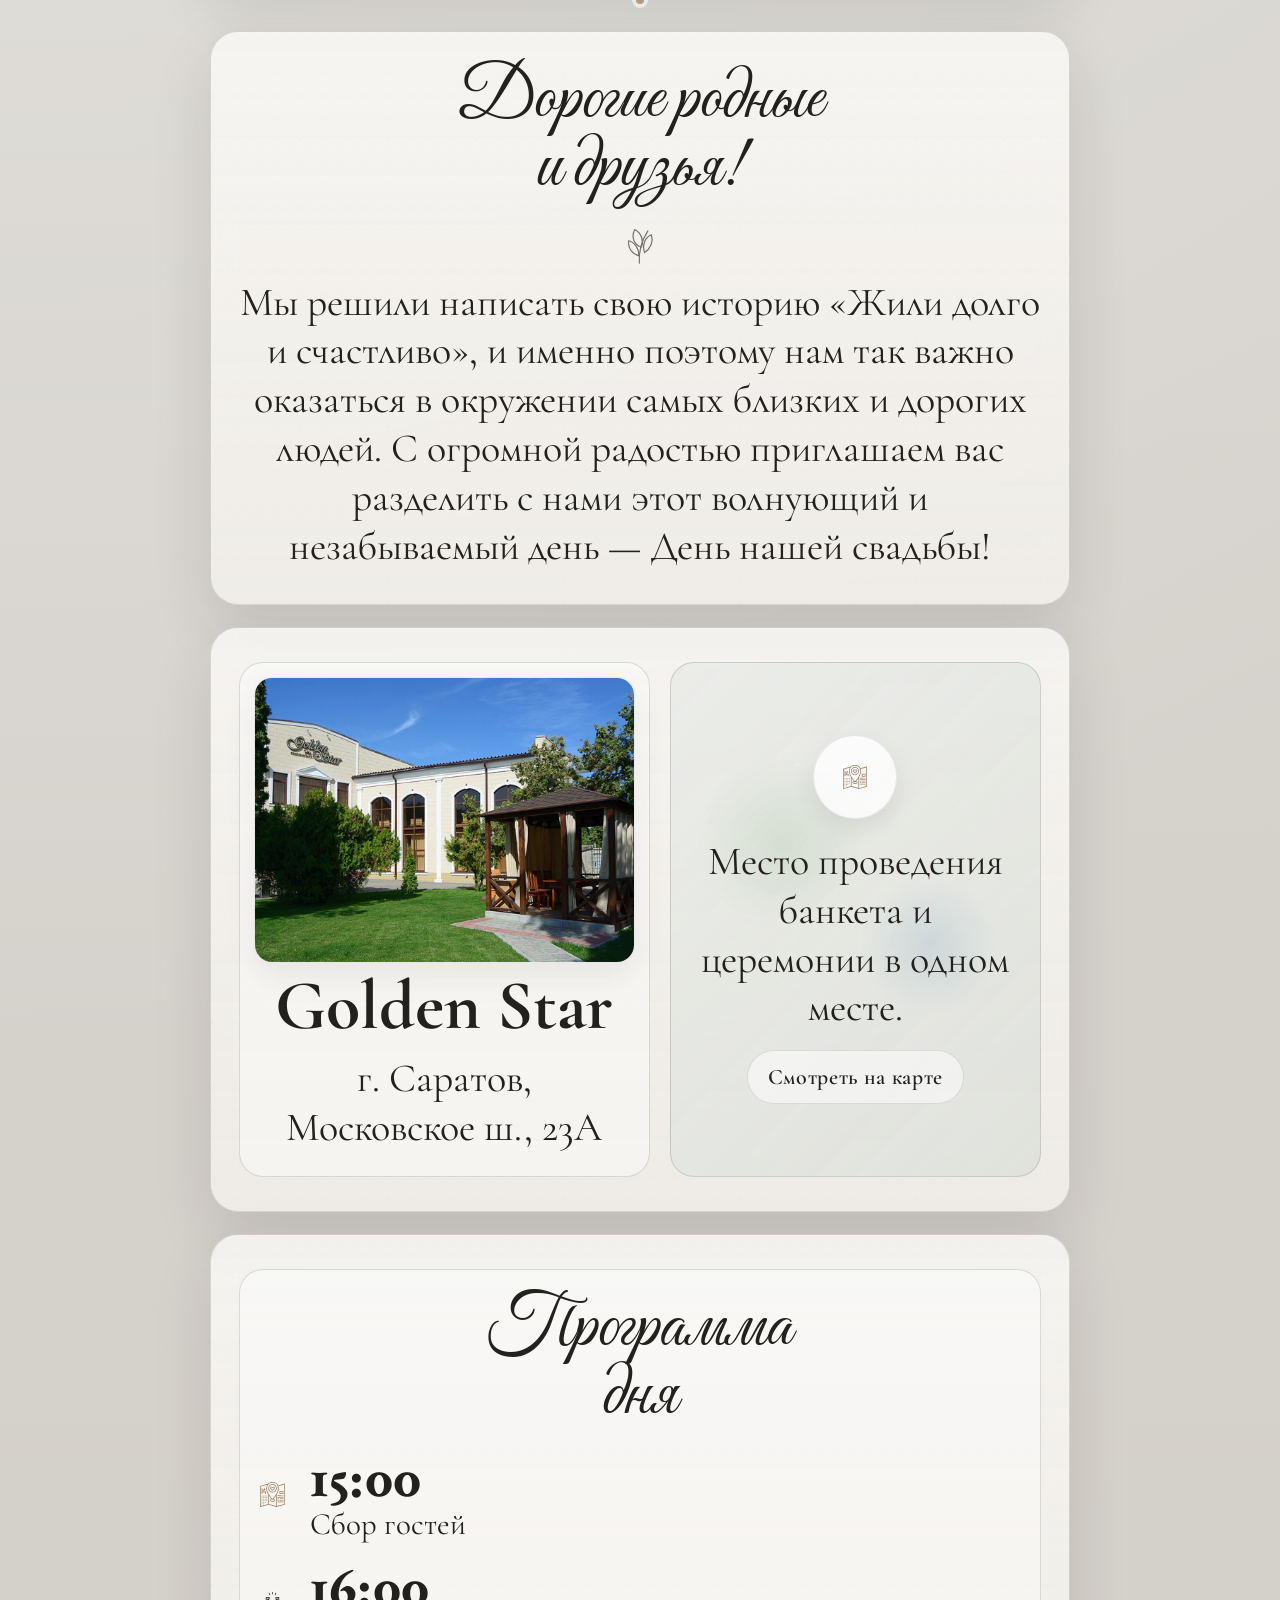
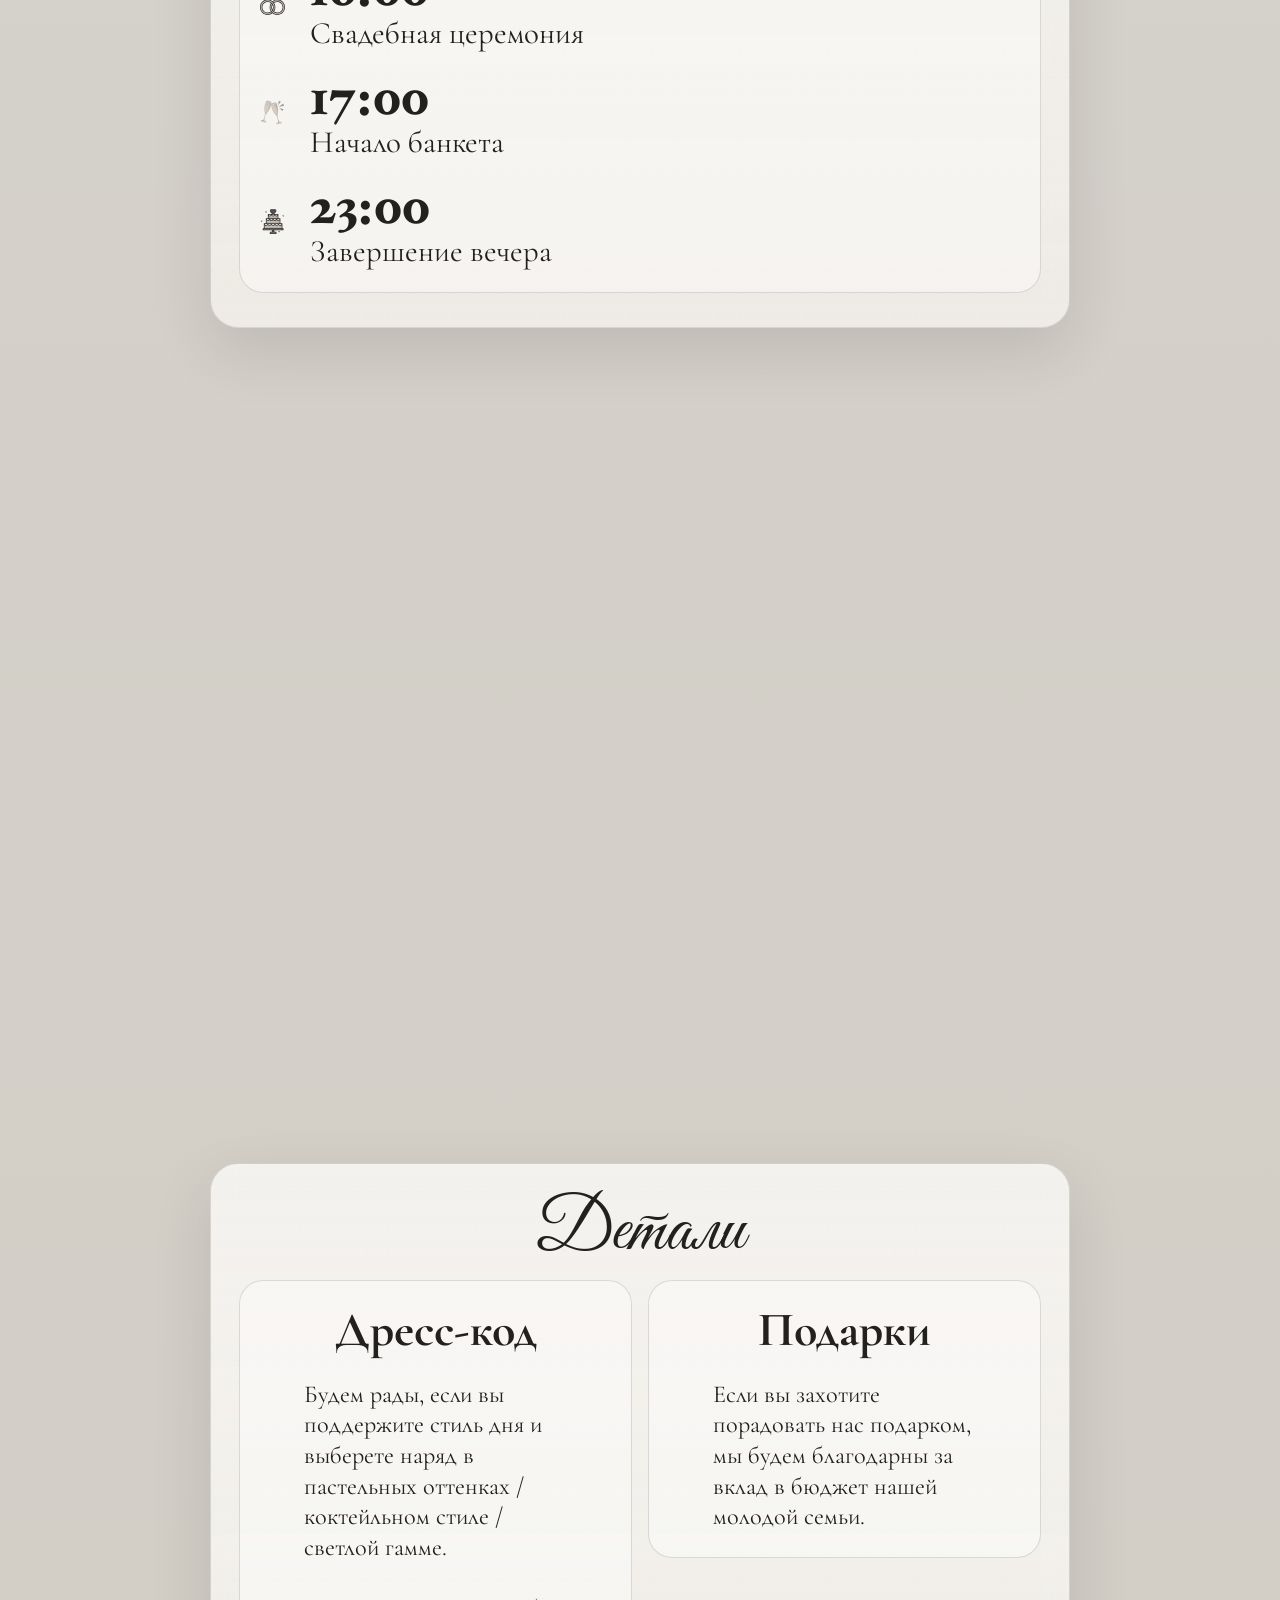
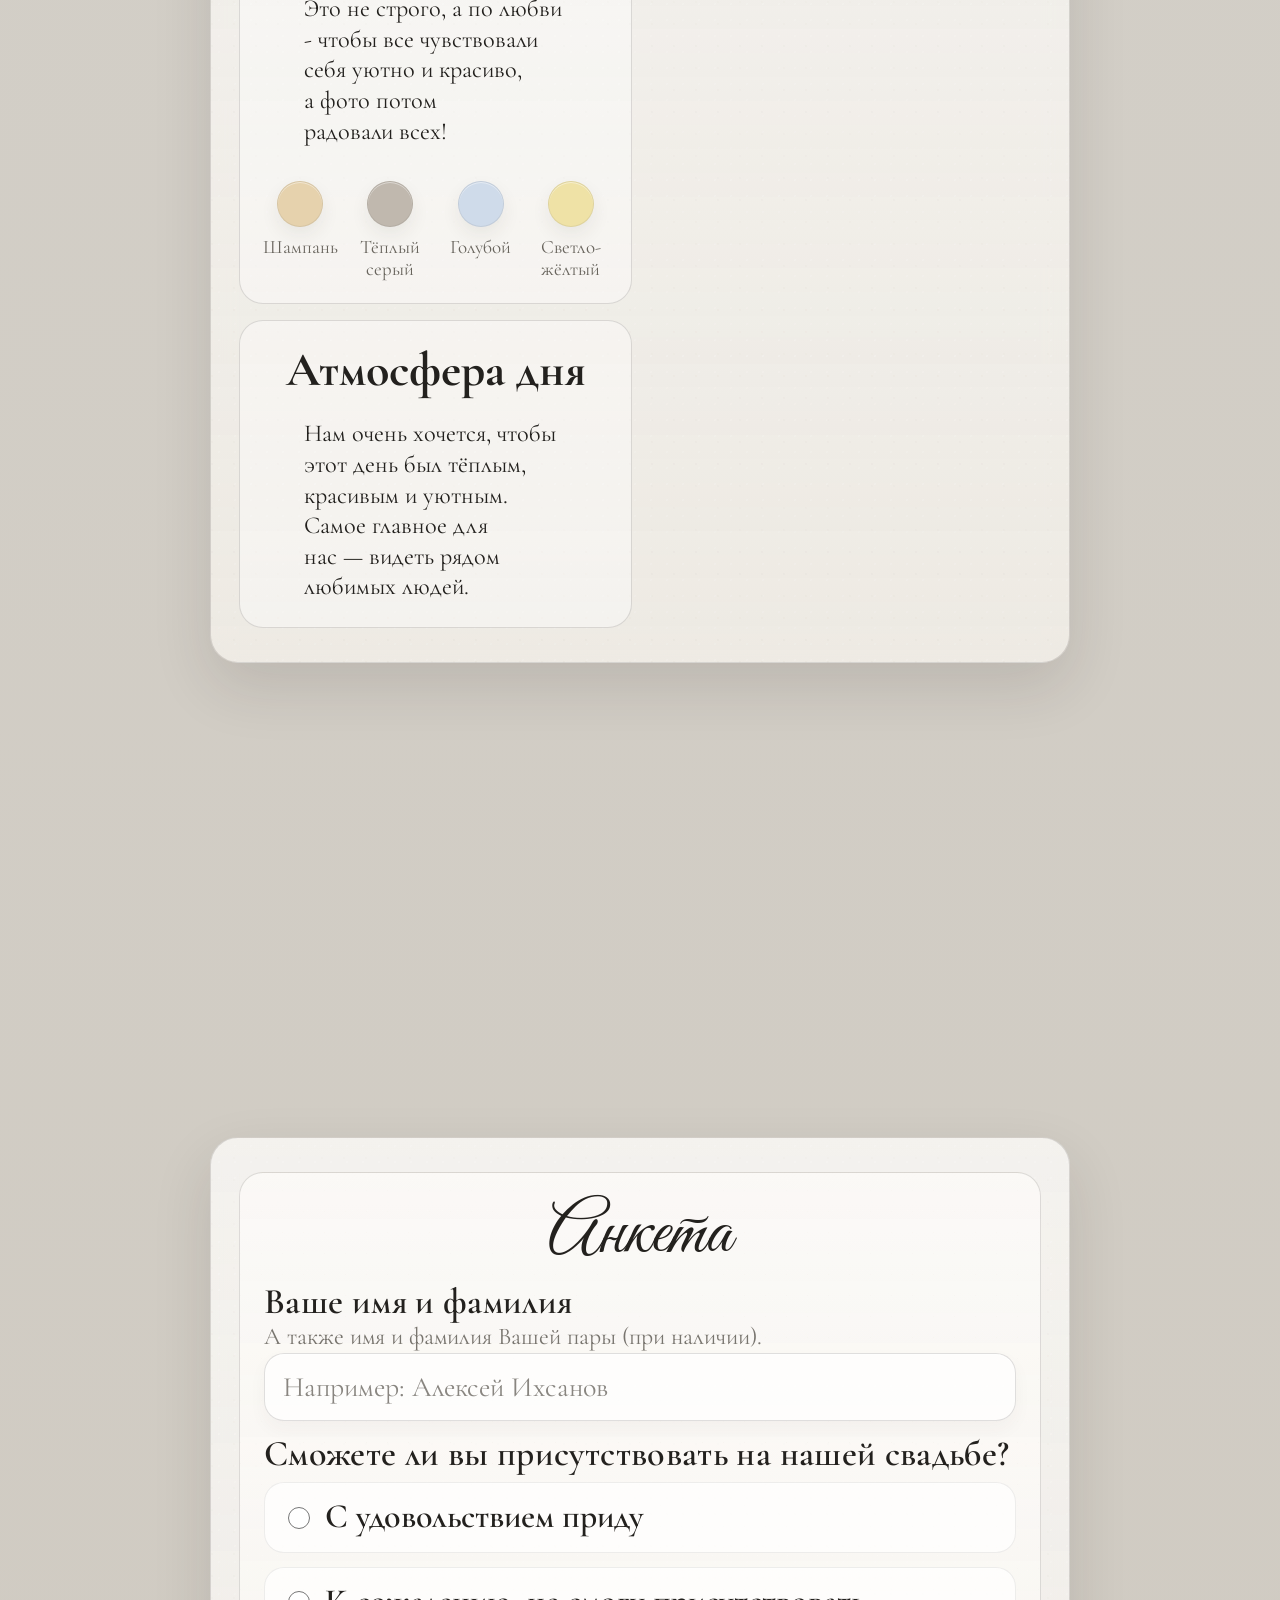
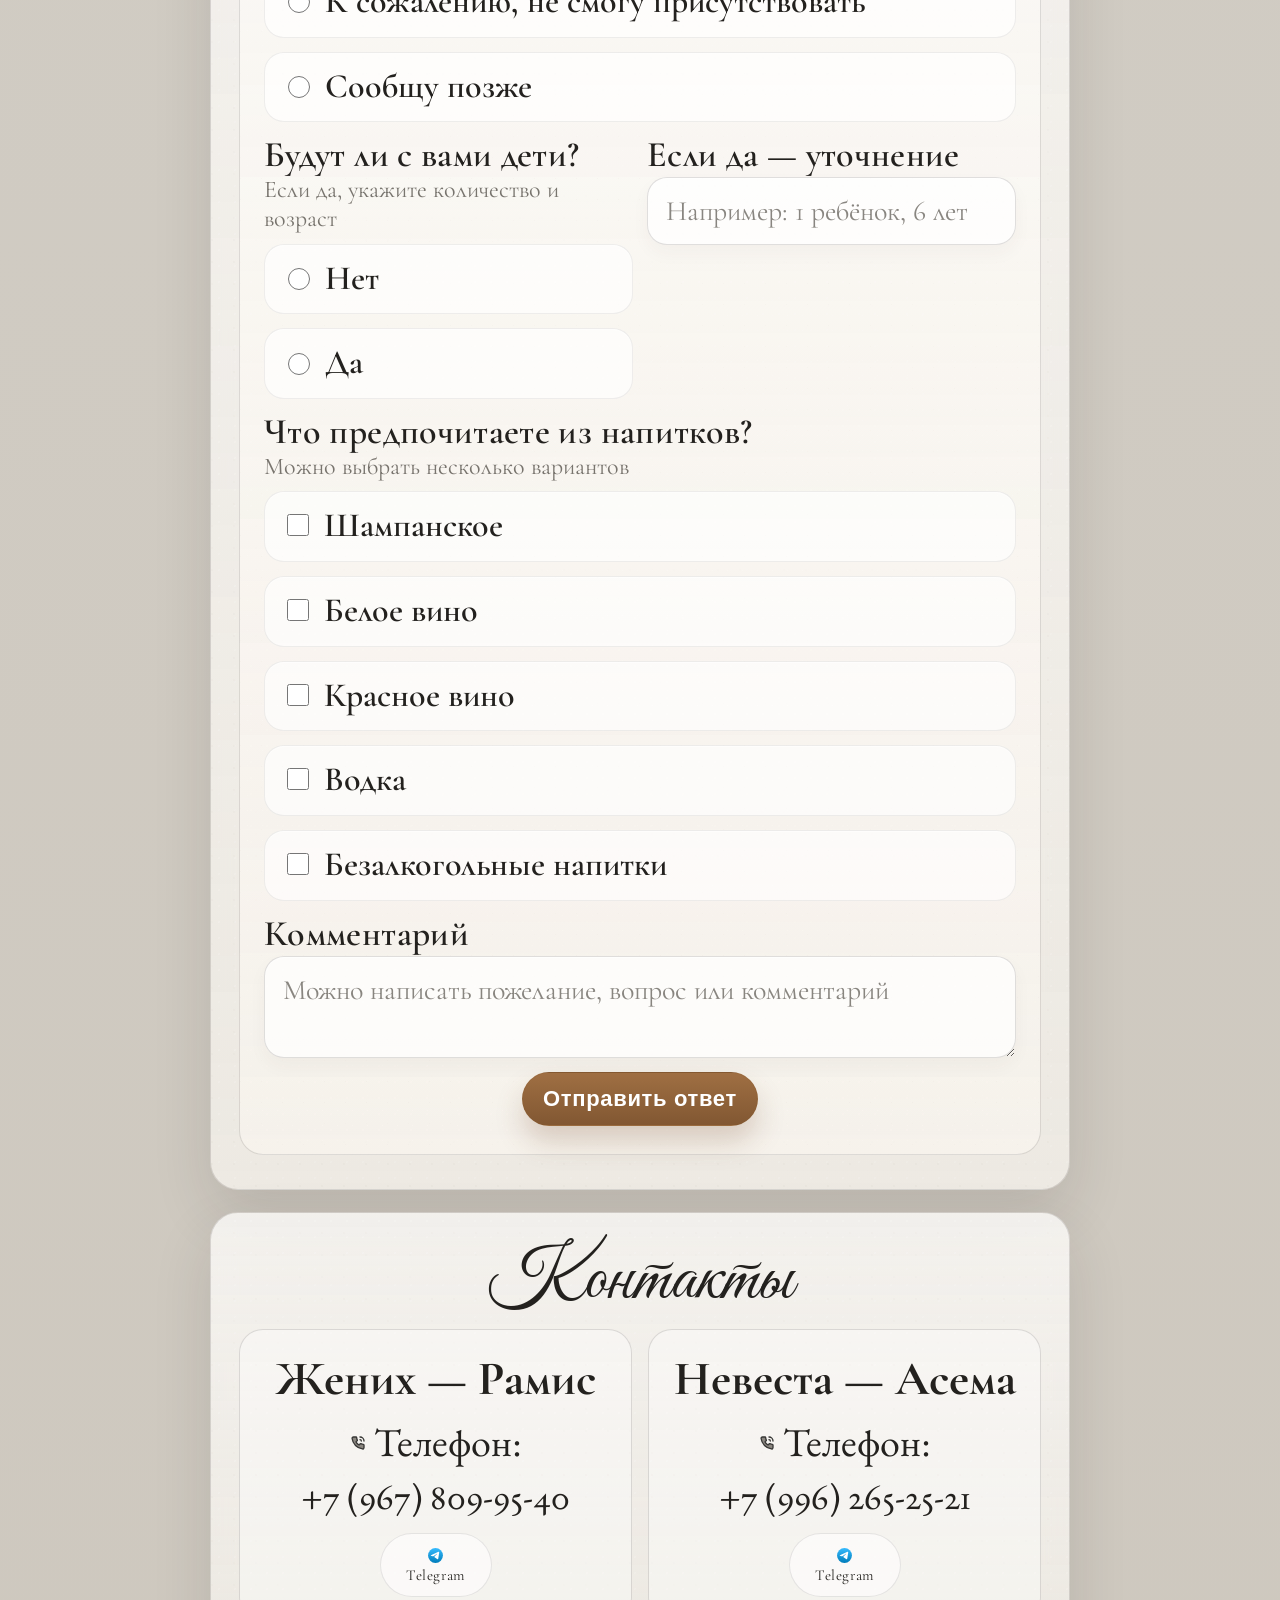
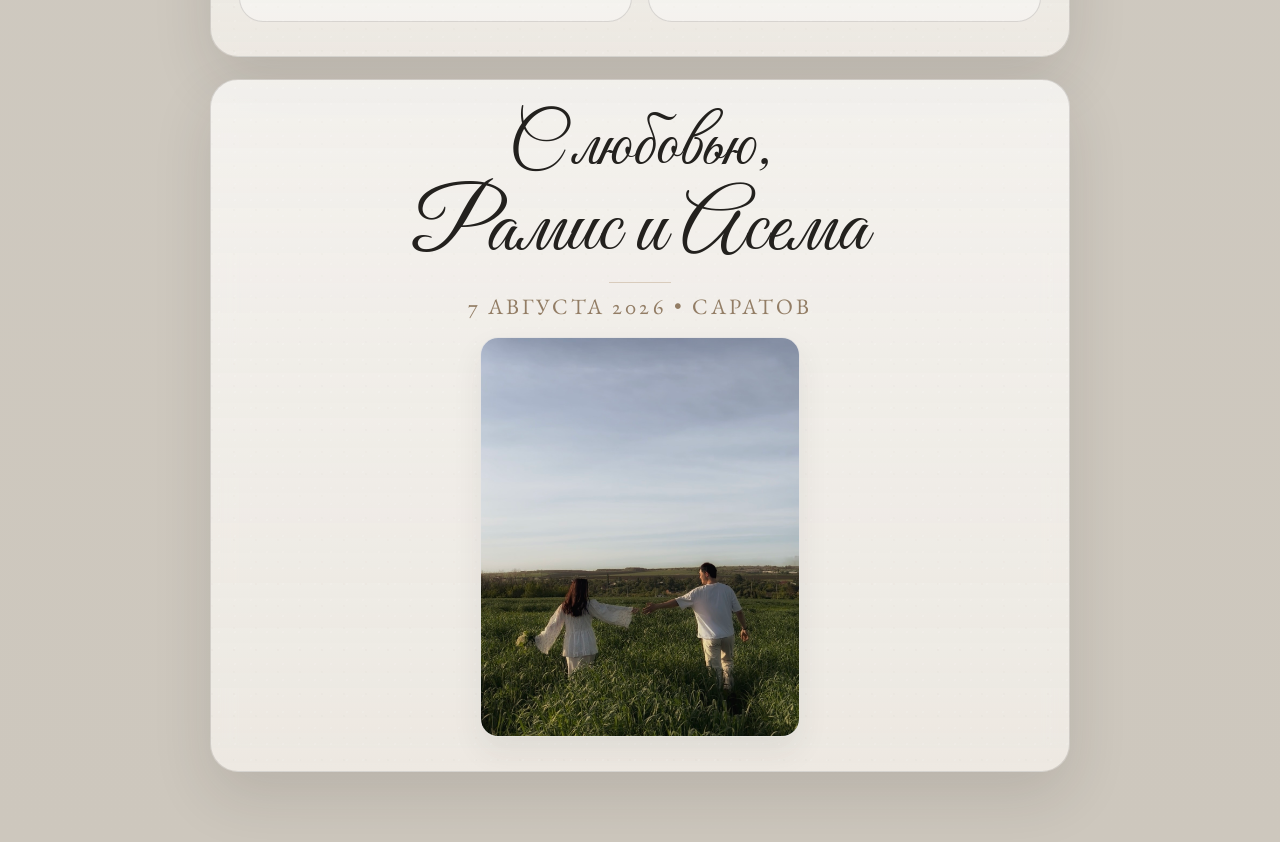
==== commit 99db047a: "окончательный вариант" ====
--- a/index.html
+++ b/index.html
@@ -10,7 +10,7 @@
   <link rel="preconnect" href="https://fonts.googleapis.com">
   <link rel="preconnect" href="https://fonts.gstatic.com" crossorigin>
   <link href="https://fonts.googleapis.com/css2?family=Cormorant+Garamond:wght@300;400;500;600;700&family=EB+Garamond:wght@400;500;600;700&family=Great+Vibes&display=swap" rel="stylesheet">
-  <link rel="preload" as="image" href="assets/images/hero/hero-couple.jpg" fetchpriority="high">
+  <link rel="preload" as="image" href="assets/images/hero/3.JPG" fetchpriority="high">
   <link rel="preload" as="image" href="assets/images/intro/envelope-closed.png">
   <link rel="preload" as="image" href="assets/images/intro/wax-seal.png">
   <script>
@@ -83,7 +83,7 @@
     <section class="hero-card reveal visible">
       <div class="hero-frame">
         <div class="hero-media">
-          <img class="hero-image" src="assets/images/hero/hero-couple.jpg" alt="Рамис и Асема" width="1280" height="1921" fetchpriority="high" loading="eager" decoding="sync" />
+          <img class="hero-image" src="assets/images/hero/3.JPG" alt="Рамис и Асема" width="3024" height="4032" fetchpriority="high" loading="eager" decoding="sync" />
         </div>
       </div>
       <h1 class="hero-names">Рамис и Асема</h1>
@@ -221,6 +221,14 @@
       </div>
     </section>
 
+    <section class="section photo-break photo-break--left reveal" aria-label="Фотография Рамиса и Асемы">
+      <figure class="photo-break__card">
+        <div class="photo-break__frame">
+          <img class="photo-break__image photo-break__image--close" src="assets/images/hero/2.JPG" alt="Портрет Рамиса и Асемы" loading="lazy" decoding="async" />
+        </div>
+      </figure>
+    </section>
+
     <div class="section-divider reveal" aria-hidden="true">
       <span class="section-divider__line"></span>
       <span class="section-divider__ornament"></span>
@@ -232,31 +240,23 @@
       <div class="details-grid">
         <article class="detail-card detail-card--dress-code">
           <h3>Дресс-код</h3>
-          <p>Нам очень хочется, чтобы в день свадьбы всё выглядело красиво и гармонично, поэтому мы придумали небольшой дресс-код.<br><br>Будем рады, если вы поддержите стиль дня и выберете наряд в пастельных оттенках / коктейльном стиле / светлой гамме.<br><br>Это не строго, а по любви - чтобы все чувствовали себя уютно и красиво, а фото потом радовали всех!</p>
+          <p>Будем рады, если вы поддержите стиль дня и выберете наряд в пастельных оттенках / коктейльном стиле / светлой гамме.<br><br>Это не строго, а по любви - чтобы все чувствовали себя уютно и красиво, а фото потом радовали всех!</p>
           <div class="dress-code-palette" aria-label="Рекомендуемая палитра дресс-кода">
-            <div class="dress-swatch">
-              <span class="dress-swatch__dot is-milk"></span>
-              <span class="dress-swatch__label">Молочный</span>
-            </div>
             <div class="dress-swatch">
               <span class="dress-swatch__dot is-champagne"></span>
               <span class="dress-swatch__label">Шампань</span>
             </div>
             <div class="dress-swatch">
-              <span class="dress-swatch__dot is-sand"></span>
-              <span class="dress-swatch__label">Песочный</span>
-            </div>
-            <div class="dress-swatch">
-              <span class="dress-swatch__dot is-beige"></span>
-              <span class="dress-swatch__label">Бежевый</span>
-            </div>
-            <div class="dress-swatch">
-              <span class="dress-swatch__dot is-blush"></span>
-              <span class="dress-swatch__label">Пудровый</span>
-            </div>
-            <div class="dress-swatch">
               <span class="dress-swatch__dot is-warm-gray"></span>
               <span class="dress-swatch__label">Тёплый серый</span>
+            </div>
+            <div class="dress-swatch">
+              <span class="dress-swatch__dot is-sky"></span>
+              <span class="dress-swatch__label">Голубой</span>
+            </div>
+            <div class="dress-swatch">
+              <span class="dress-swatch__dot is-light-yellow"></span>
+              <span class="dress-swatch__label">Светло-жёлтый</span>
             </div>
           </div>
         </article>
@@ -269,6 +269,14 @@
           <p>Нам очень хочется, чтобы этот день был тёплым, красивым и уютным. Самое главное для нас — видеть рядом любимых людей.</p>
         </article>
       </div>
+    </section>
+
+    <section class="section photo-break photo-break--center reveal" aria-label="Фотография Рамиса и Асемы">
+      <figure class="photo-break__card">
+        <div class="photo-break__frame">
+          <img class="photo-break__image photo-break__image--embrace" src="assets/images/hero/5.JPG" alt="Рамис и Асема в поле на закате" loading="lazy" decoding="async" />
+        </div>
+      </figure>
     </section>
 
     <section class="section reveal">
@@ -375,7 +383,9 @@
       <p class="with-love">С любовью,</p>
       <p class="names">Рамис и Асема</p>
       <p class="footer-sign__stamp">7 августа 2026 • Саратов</p>
-      <img class="footer-sign__icon" src="assets/icons/decor/wedding-couple.svg" alt="" aria-hidden="true" />
+      <div class="footer-sign__photo-frame">
+        <img class="footer-sign__photo" src="assets/images/hero/1.JPG" alt="Рамис и Асема" loading="lazy" decoding="async" />
+      </div>
     </section>
   </div>
 
--- a/styles.css
+++ b/styles.css
@@ -322,7 +322,7 @@
   width: 100%;
   height: 100%;
   object-fit: cover;
-  object-position: center 62%;
+  object-position: center 57%;
 }
 
 .seal {
@@ -607,6 +607,45 @@
 
 .intro .leaf {
   margin: 8px auto 6px;
+}
+
+.photo-break {
+  padding-top: 6px;
+  padding-bottom: 6px;
+}
+
+.photo-break__card {
+  margin: 0;
+  border-radius: 24px;
+  border: 1px solid var(--border);
+  background: rgba(255,255,255,0.40);
+  padding: 12px;
+}
+
+.photo-break__frame {
+  border-radius: 18px;
+  overflow: hidden;
+  background: rgba(255,255,255,0.48);
+  box-shadow: 0 14px 30px rgba(52, 42, 32, 0.08);
+}
+
+.photo-break__image {
+  display: block;
+  width: 100%;
+  aspect-ratio: 4 / 5;
+  object-fit: cover;
+}
+
+.photo-break__image--embrace {
+  object-position: center 46%;
+}
+
+.photo-break__image--close {
+  object-position: center 44%;
+}
+
+.photo-break__image--walk {
+  object-position: center 70%;
 }
 
 .venue-grid {
@@ -809,10 +848,12 @@
 
 .dress-code-palette {
   display: grid;
-  grid-template-columns: repeat(3, minmax(0, 1fr));
-  gap: 16px 14px;
+  grid-template-columns: repeat(4, minmax(0, 1fr));
+  gap: 14px 10px;
   align-items: start;
   margin-top: 12px;
+  max-width: none;
+  margin-inline: 0;
 }
 
 .dress-swatch {
@@ -839,6 +880,8 @@
 .dress-swatch__dot.is-beige { background: #ccb295; }
 .dress-swatch__dot.is-blush { background: #d7beb6; }
 .dress-swatch__dot.is-warm-gray { background: #c0b8ae; }
+.dress-swatch__dot.is-sky { background: #cfdbea; }
+.dress-swatch__dot.is-light-yellow { background: #efe2a6; }
 
 .dress-swatch__label {
   display: block;
@@ -1211,6 +1254,24 @@
   height: auto;
   margin: 16px auto 0;
   opacity: 0.84;
+}
+
+.footer-sign__photo-frame {
+  width: min(100%, 320px);
+  margin: 18px auto 0;
+  border-radius: 18px;
+  overflow: hidden;
+  border: 1px solid rgba(35, 33, 30, 0.08);
+  background: rgba(255,255,255,0.48);
+  box-shadow: 0 14px 30px rgba(52, 42, 32, 0.08);
+}
+
+.footer-sign__photo {
+  display: block;
+  width: 100%;
+  aspect-ratio: 4 / 5;
+  object-fit: cover;
+  object-position: center 70%;
 }
 
 .audio-control {
@@ -1351,8 +1412,8 @@
   }
 
   .dress-code-palette {
-    grid-template-columns: repeat(3, minmax(0, 1fr));
-    gap: 14px 10px;
+    grid-template-columns: repeat(4, minmax(0, 1fr));
+    gap: 12px 6px;
     margin-top: 8px;
   }
 
@@ -1585,8 +1646,8 @@
   }
 
   .dress-code-palette {
-    grid-template-columns: repeat(3, minmax(0, 1fr));
-    gap: 12px 8px;
+    grid-template-columns: repeat(4, minmax(0, 1fr));
+    gap: 10px 4px;
   }
 
   .dress-swatch__dot {
@@ -1670,6 +1731,22 @@
   .hero-calendar__cell { font-size: 22px; }
   .hero-calendar__cell.is-highlighted > span { --heart-size: 34px; }
   .section { padding: 34px 28px; }
+  .photo-break__card {
+    width: min(100%, 560px);
+  }
+  .photo-break--left .photo-break__card {
+    margin-right: auto;
+  }
+  .photo-break--right .photo-break__card {
+    margin-left: auto;
+  }
+  .photo-break--center .photo-break__card {
+    margin-inline: auto;
+  }
+  .photo-break__image--embrace {
+    aspect-ratio: 16 / 10;
+    object-position: center 38%;
+  }
   .venue-grid { grid-template-columns: 1.05fr .95fr; }
   .details-grid {
     grid-template-columns: repeat(2, minmax(0, 1fr));
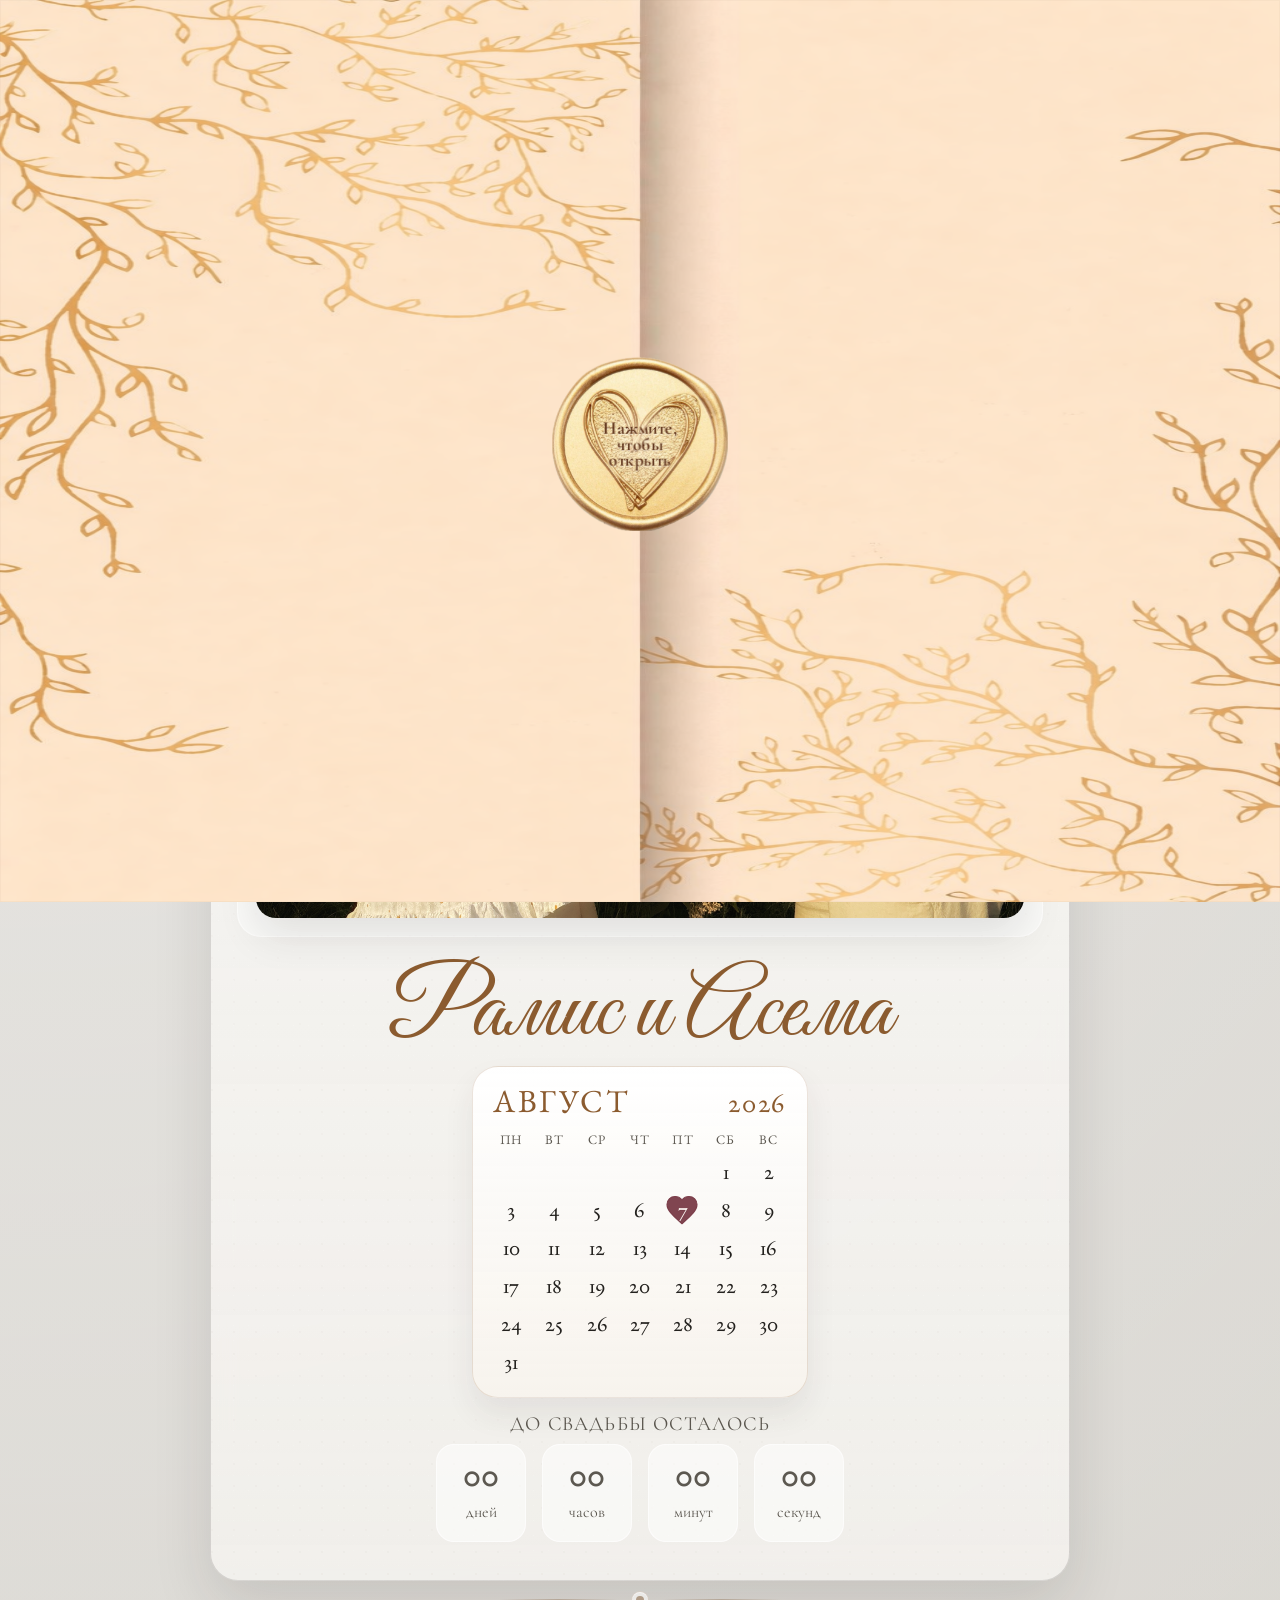
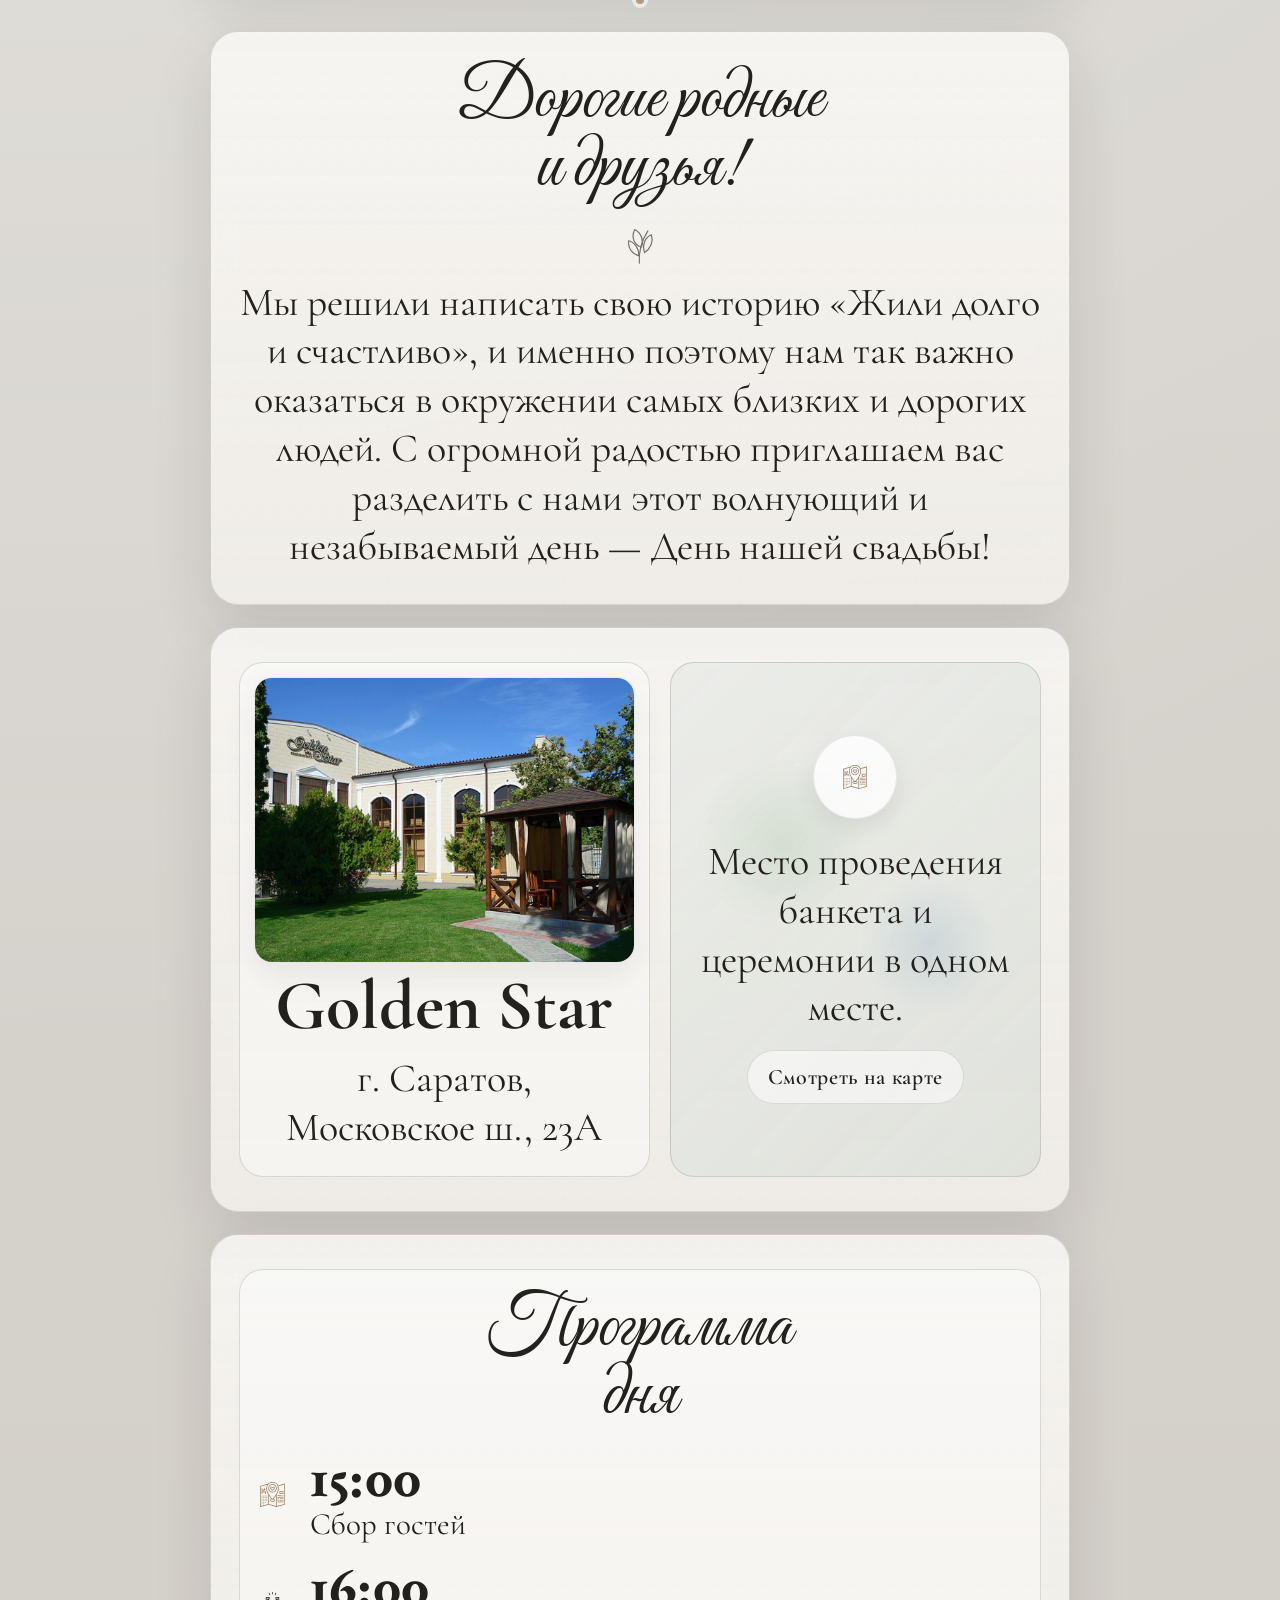
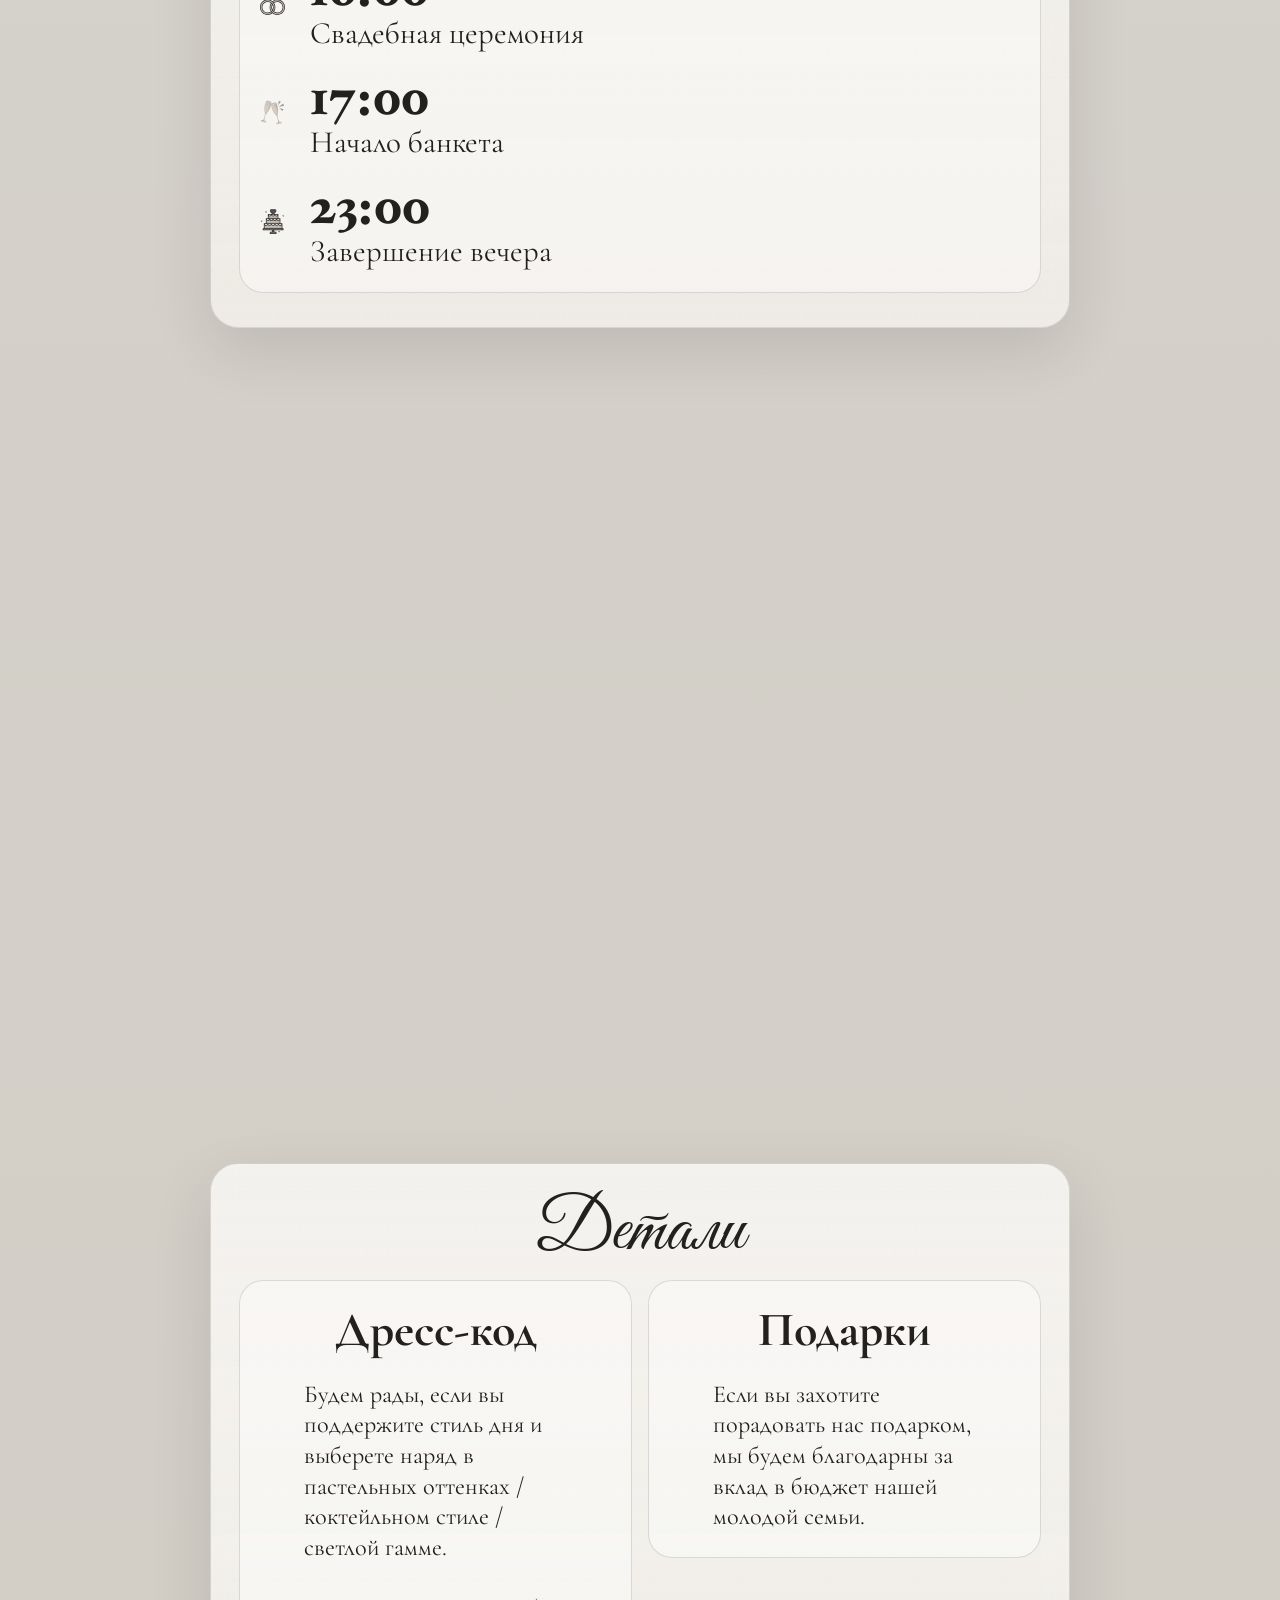
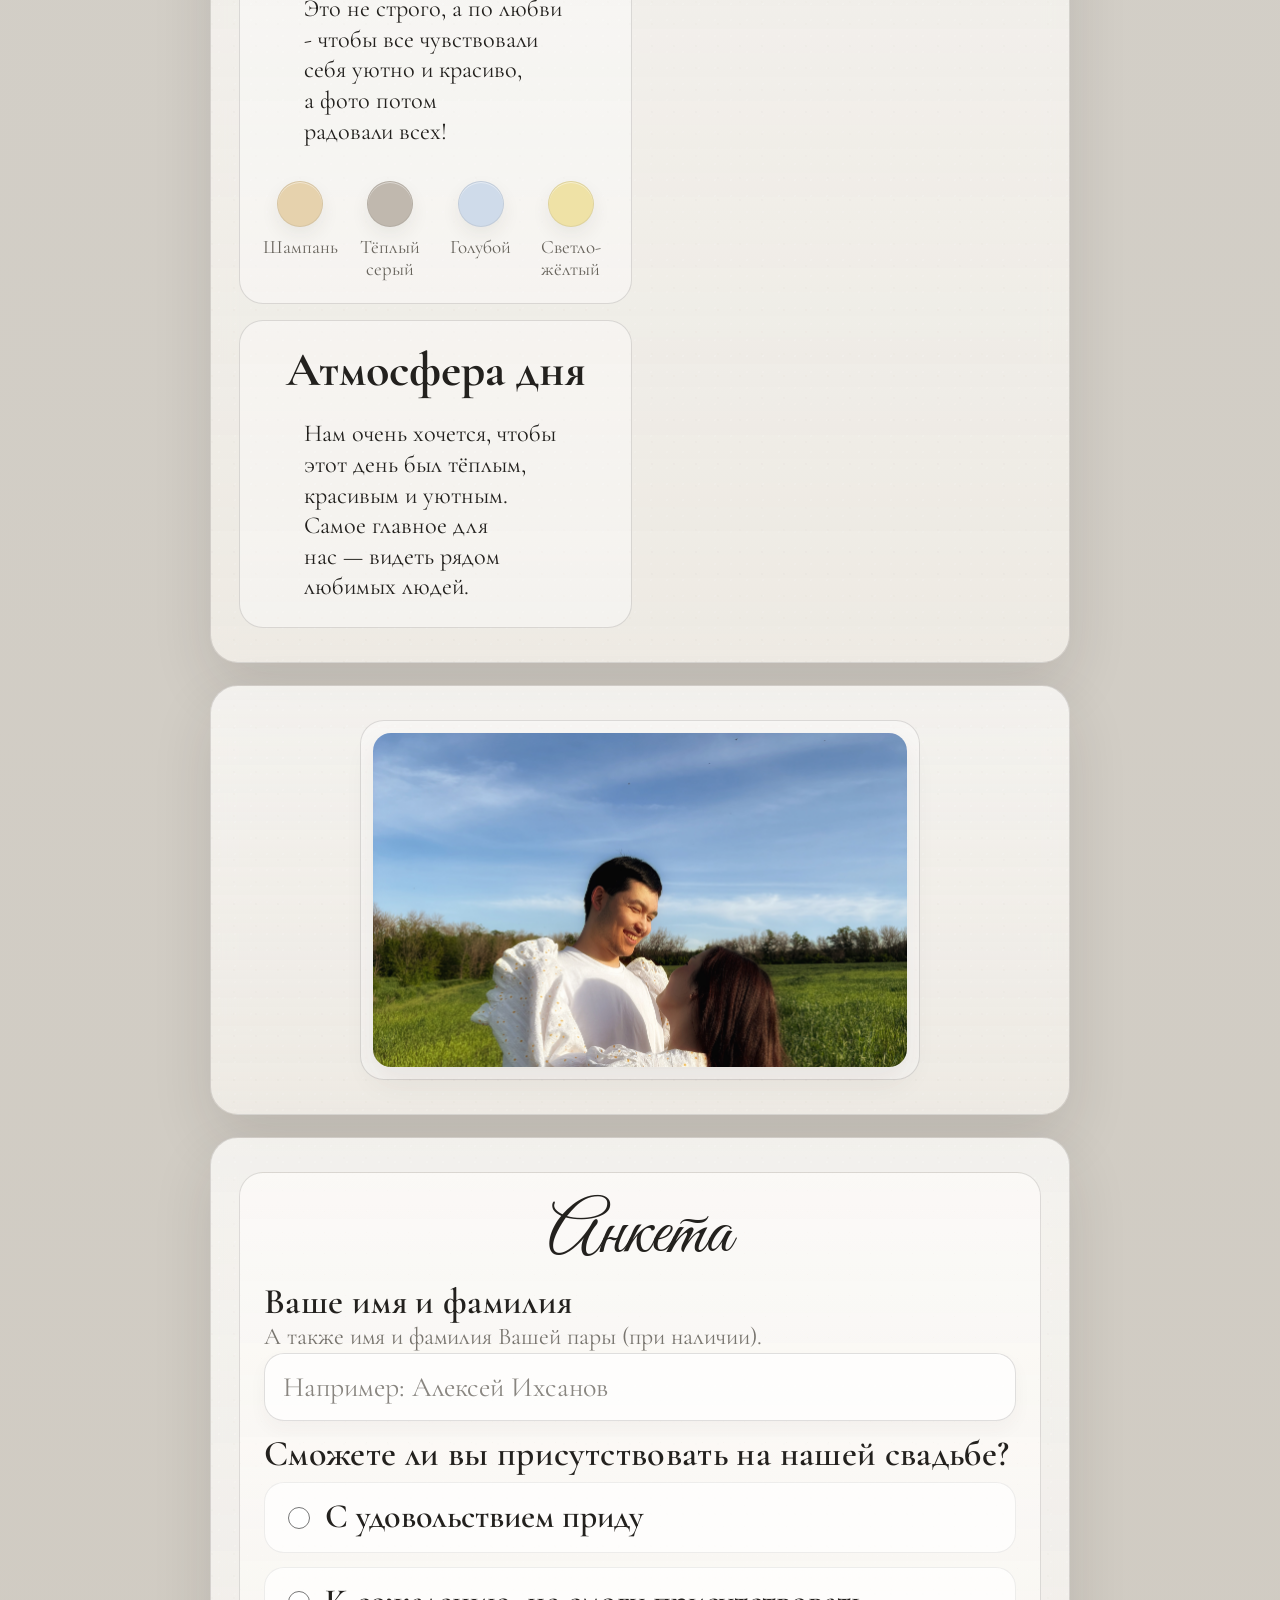
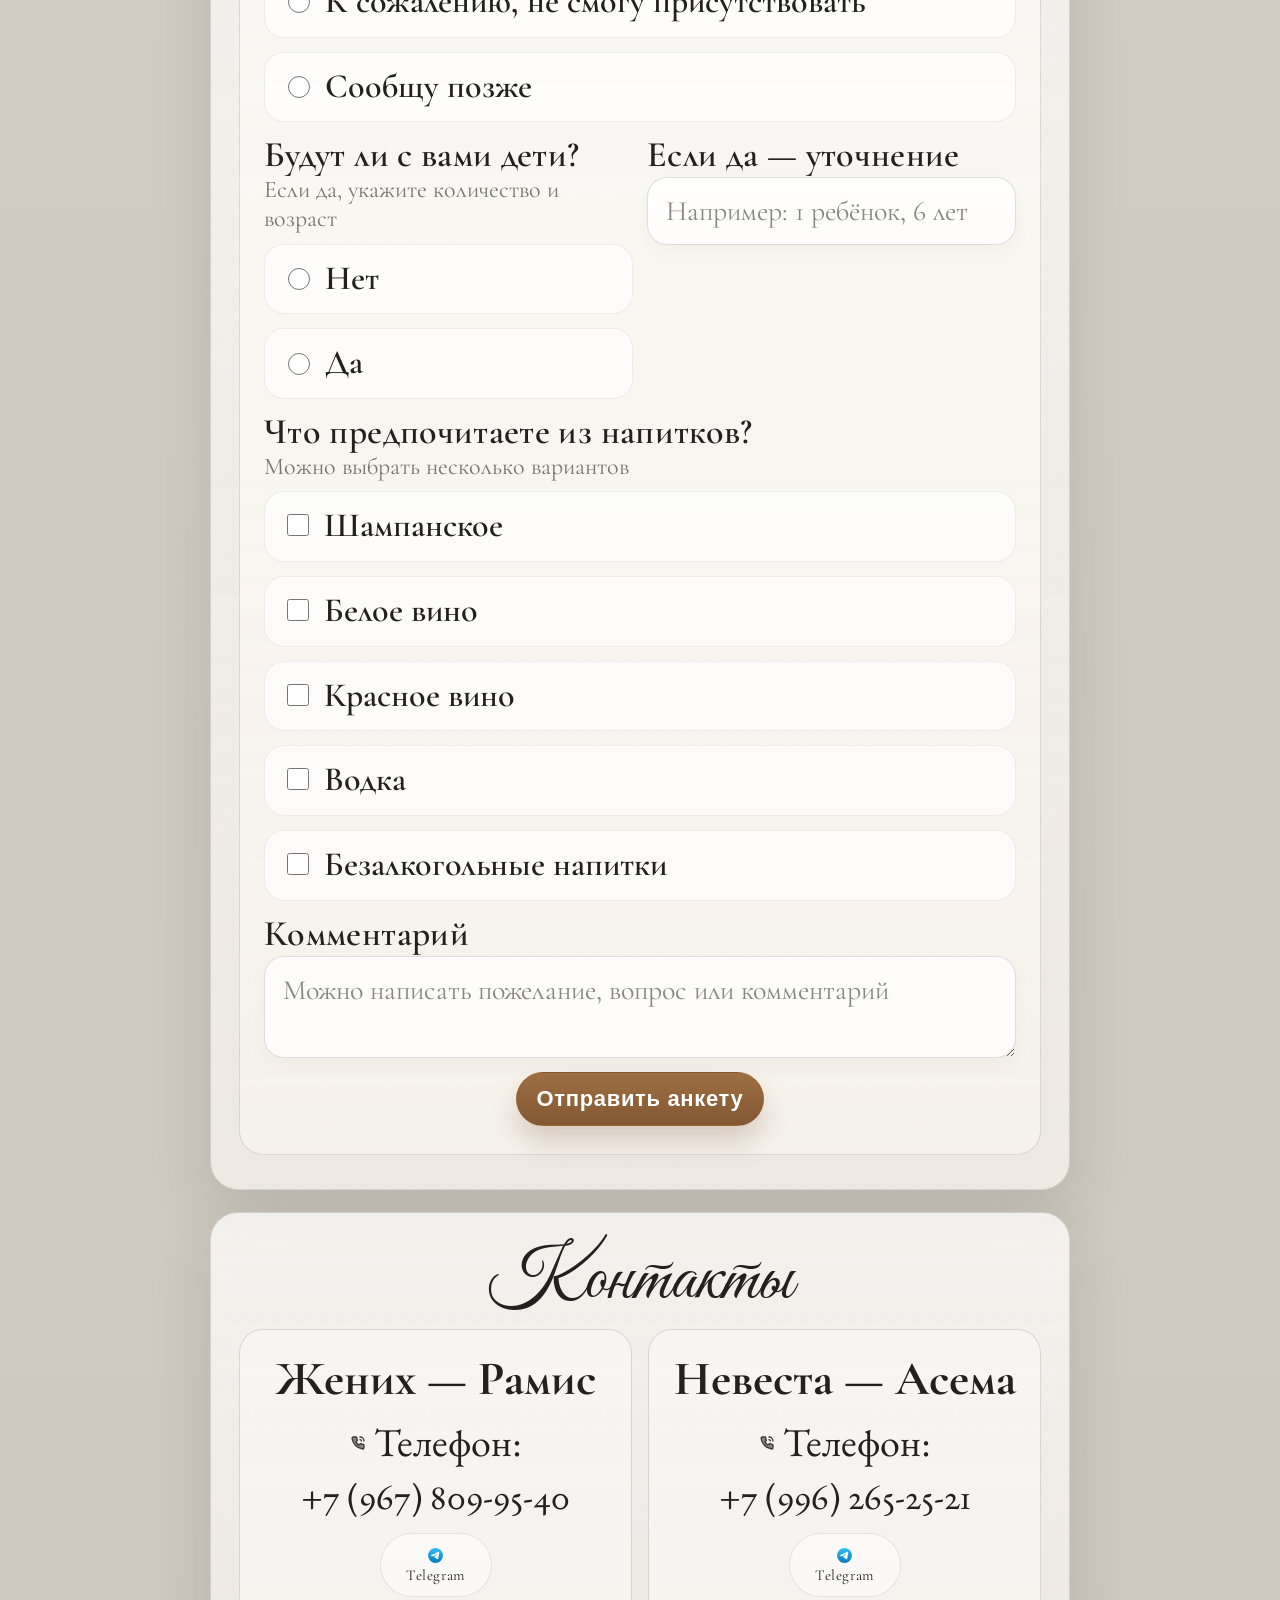
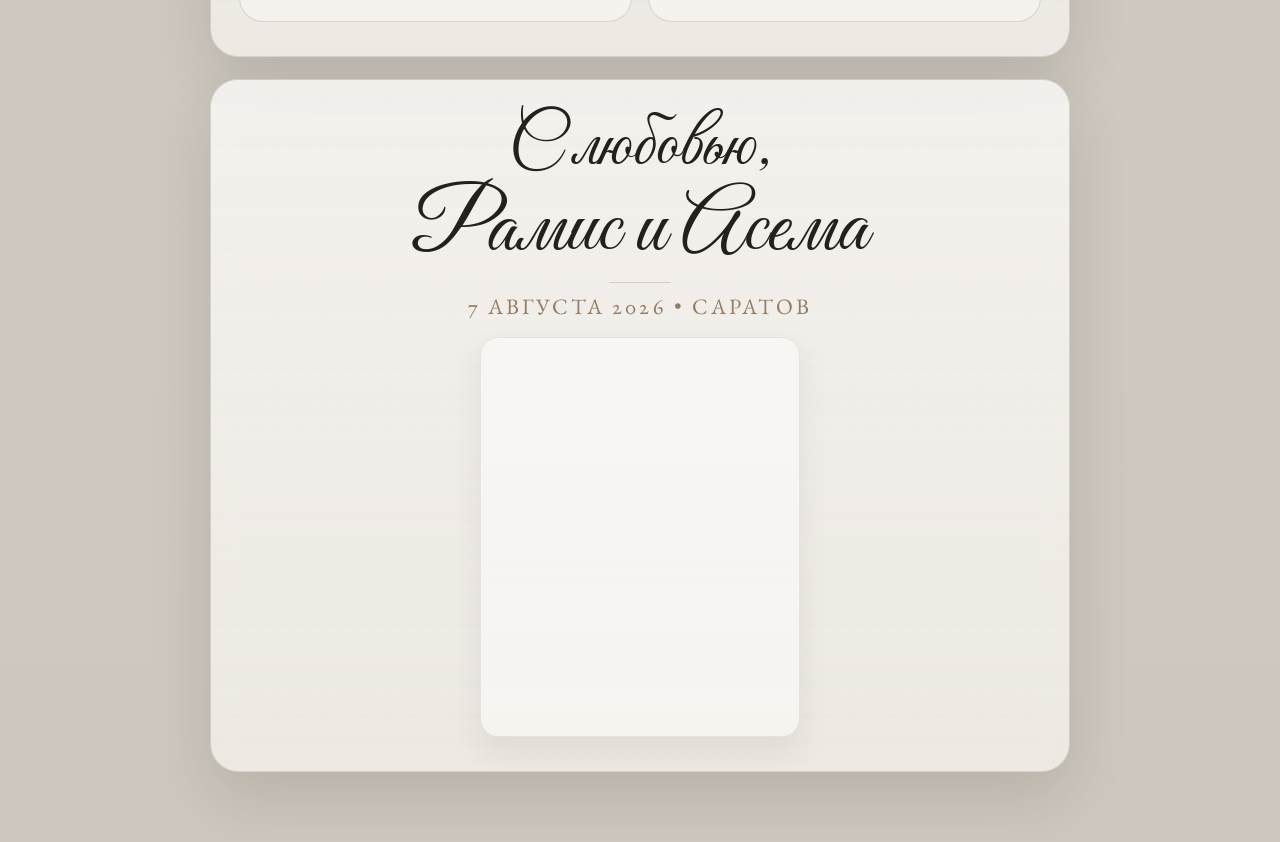
==== commit 1b1e8e8c: "поменял название кнопки" ====
--- a/index.html
+++ b/index.html
@@ -335,7 +335,7 @@
           <div class="notice" id="notice"></div>
 
           <div class="form-actions">
-            <button class="button" type="submit">Отправить ответ</button>
+            <button class="button" type="submit">Отправить анкету</button>
           </div>
         </form>
       </div>
